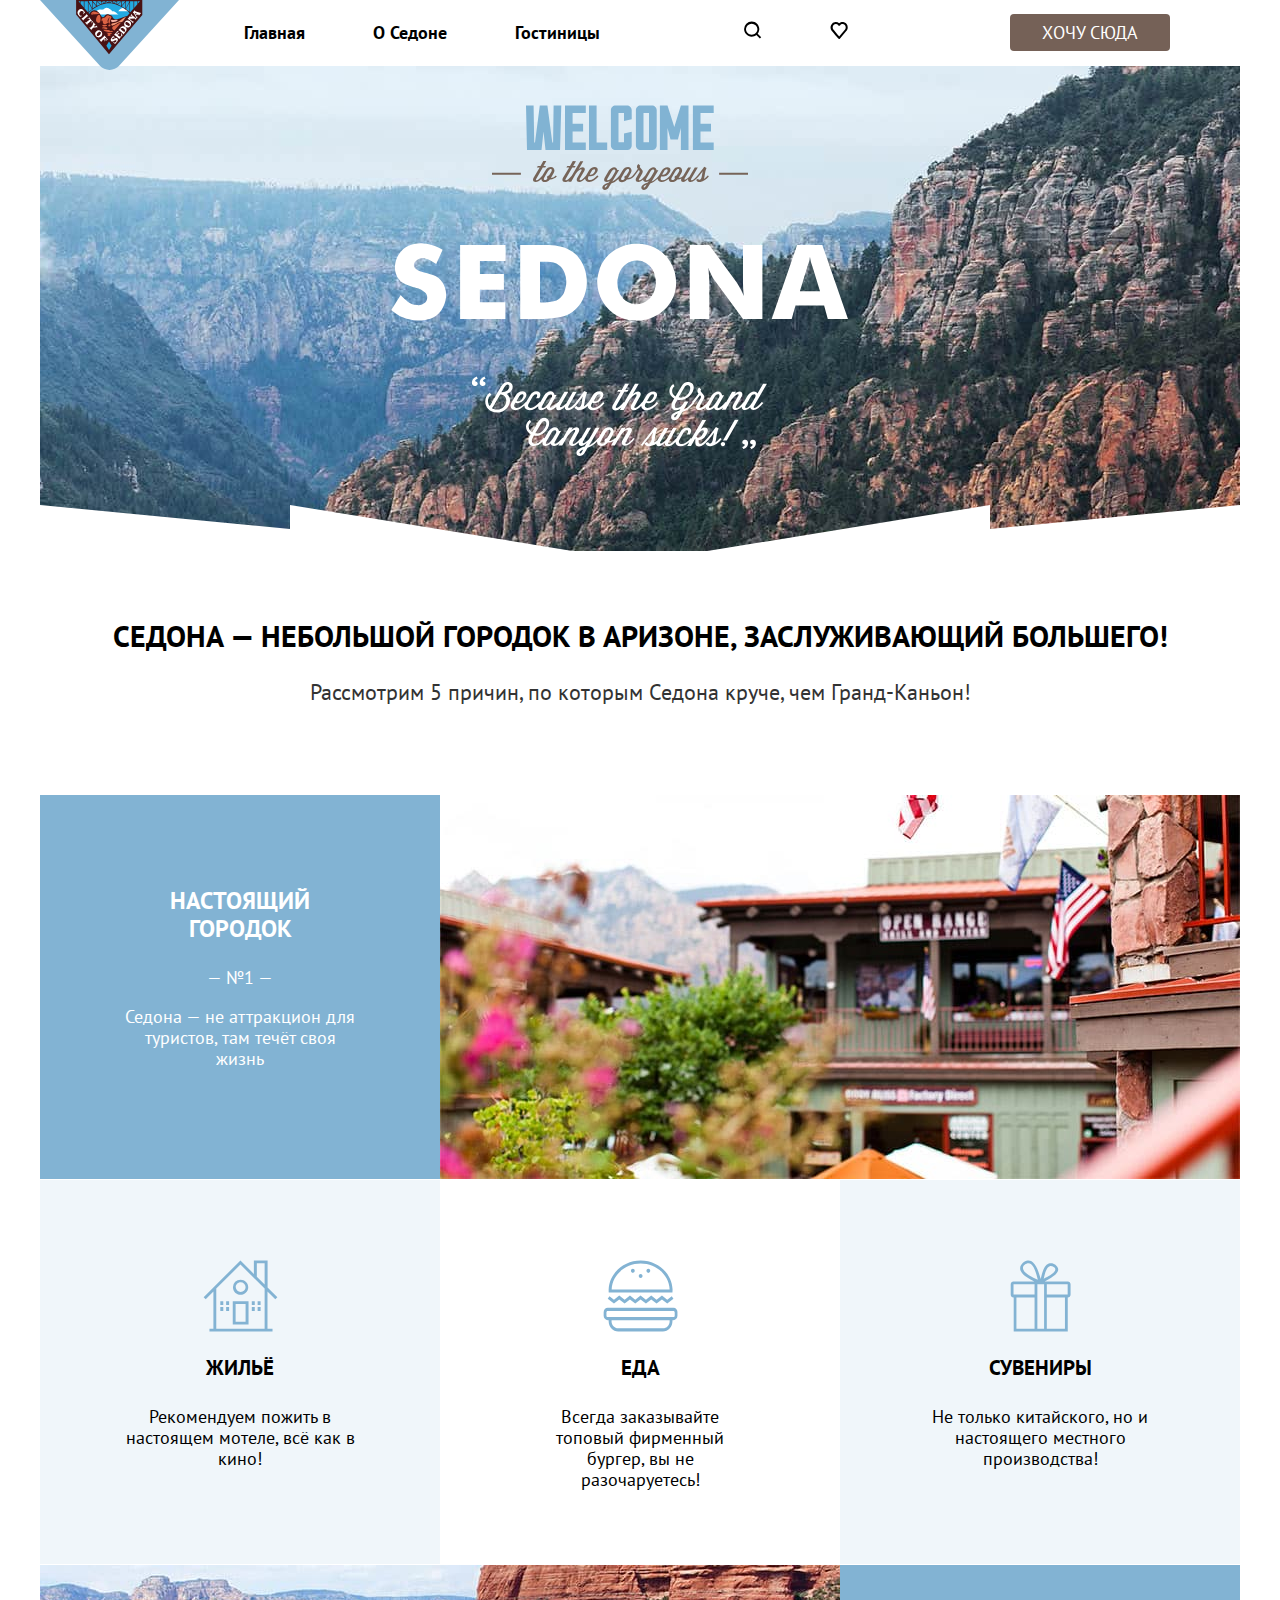
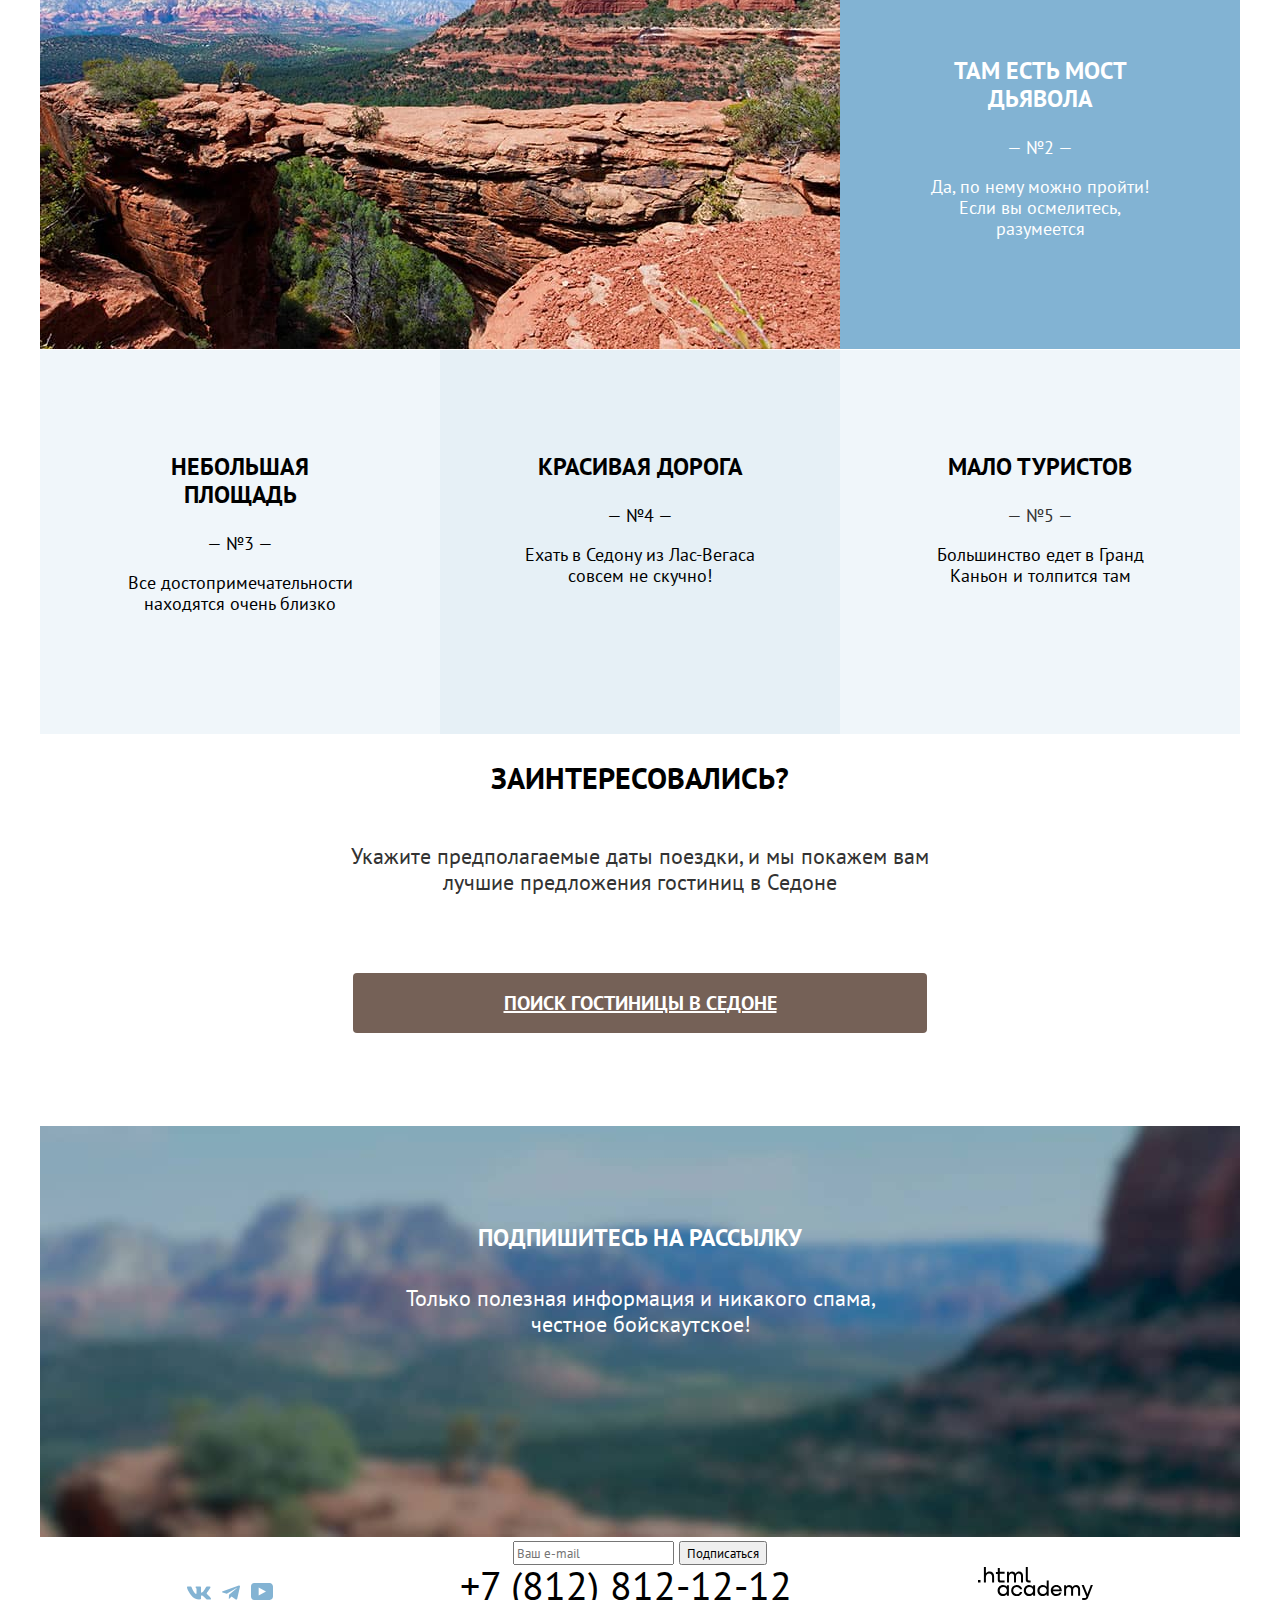
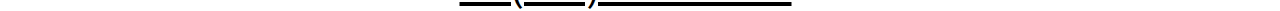
==== index.html @ 19964f7c "Добавляет недостающий alt  d index" ====
<!DOCTYPE html>
<html lang="ru">

<head>
  <meta charset="utf-8">
  <title>HTML Academy: Седона</title>

</head>
<body>
<header class="main-header">
  <link rel="stylesheet" href="./styles/styles.css">

  <nav class="navigation">
    <ul class="navigation-list">
      <li class="page-logo>"><a class="logo-link" href="./index.html">
        <img class="sedona-logo" src="./images/sedona-logo.svg" width="139"
             height="70" alt="Логотип сайта Седона">
      </a>
      </li>
      <li class="navigation-item">
        <a class=" navigation-link navigation-link-current" href="#">Главная</a>
      </li>
      <li class="navigation-item">
        <a class="navigation-link" href="#">О Седоне</a>
      </li>
      <li class="navigation-item">
        <a class="navigation-link" href="catalog.html">Гостиницы</a>
      </li>
    </ul>
    <ul class="navigation-list navigation-user">
      <li class="navigation-item">
        <a class="navigation-link" href="#">
          <span class="visually-hidden">Поиск</span>
          <img src="./images/search.svg" width="18" height="18" class="search"
               alt="Поиск">


        </a>
      </li>
      <li class="navigation-item">
        <span class="visually-hidden">Избранное</span>
        <a class="navigation-link" href="#">
          <img src="./images/favorite.svg" width="18"
               height="17" class="favorite" alt="Избранное">
          <span class="like-counter"></span>
        </a>
      </li>
    </ul>
    <a class="navigation-button" href="#"><span class="visually-hidden">Поиск гостиницы</span>
      Хочу сюда</a>


  </nav>

</header>
<div class="page-container">
  <main class="main-index">
    <h1 class="visually-hidden">Отдых в Седоне</h1>
    <section class="welcome">
      <section class="visually-hidden">Интро Hero</section>
      <img class="calltoaction" src="./images/canyon.jpg" width="1200"
           height="485" alt="Виды Седоны">
      <img class="welcome-text" src="./images/welcome.svg" width="458"
           height="352" alt="Добро пожаловать в Седону">
    </section>

    <section class="divider">
      <img src="./images/frame.svg" width="1200" height="57" alt="Вектор"
           class="frame">
    </section>

    <div class="about-sedona">
      <h2 class="heading"><strong>Седона — небольшой городок в Аризоне,
        заслуживающий большего!</strong></h2>
      <div class="text-basic"><p>Рассмотрим 5 причин, по которым Седона круче,
        чем Гранд-Каньон!</p></div>
    </div>


    <h2 class="visually-hidden">Преимущества</h2>

    <ul class="advantages-list">

      <div class="advantages-block-1">
        <li class="advantages-item-1">
          <div class="advandages-text"><h3 class="advantages-title main-title">
            Настоящий городок</h3>
            <p class="advantage-description-white">— №1 —</p>
            <p class="advantages-about">Седона — не аттракцион для туристов, там
              течёт своя жизнь</p>
          </div>
          <img class="sedona-city" src="./images/advantages/city.jpg"
               alt="Вид городка Седона">
        </li>
      </div>


      <div class="advantages-block-2">
        <li class="advantages-item-2">

          <div class="living"><img src="./images/advantages/house.svg"
                                   width="75" height="72"
                                   alt="Домик" class="advantages-house">
            <h3 class="advantages-title-square">Жильё</h3>
            <p class="advantage-description-square">Рекомендуем пожить в
              настоящем
              мотеле,
              всё как в кино!</p></div>
          <div class="eating"><img src="./images/advantages/food.svg" width="75"
                                   height="72"
                                   alt="Бургер" class="advantages-eat">
            <h3 class="advantages-title-square">Еда</h3>
            <p class="advantage-description-square">Всегда заказывайте
              топовый фирменный бургер, вы не разочаруетесь!</p></div>
          <div class="china"><img src="./images/advantages/souvenirs.svg"
                                  width="64" height="76"
                                  alt="Сувениры" class="advantages-souvenirs">
            <h3 class="advantages-title-square">Сувениры</h3>
            <p class="advantage-description-square">Не только китайского,
              но и настоящего местного производства!</p></div>
        </li>
      </div>

      <div class="advantages-block-3">
        <li class="advantages-item-3">
          <div class="canyon-view"><img class="sedona-canyon"
                                        src="./images/advantages/canyon-2.jpg"
                                        width="800" height="384"
                                        alt="Вид каньона Седона"></div>
          <div class="advandages-text">
            <h3 class="advantages-title main-title">Там есть
              мост дьявола</h3>
            <p class="advantage-description-white">— №2 —</p>
            <p class="advantages-about">Да, по нему можно пройти! Если вы
              осмелитесь, разумеется</p>
          </div>
        </li>
      </div>

      <div class="advantages-block-4">
        <li class="advantages-item-4">
          <div class="area"><h3
            class="advantages-title advantages-title-block2">Небольшая
            площадь</h3>
            <p class="advantage-description-block2">— №3 —</p>
            <p class="advantage-description-block2-about">Все
              достопримечательности находятся очень близко</p></div>

          <div class="road"><h3
            class="advantages-title advantages-title-block2">Красивая
            дорога</h3>
            <p class="advantage-description-block2">— №4 —</p>
            <p class="advantage-description-block2-about">Ехать в Седону из
              Лас-Вегаса совсем не скучно!</p></div>

          <div class="toutists"><h3
            class="advantages-title advantages-title-block2">Мало
            туристов</h3>
            <p class="advantage-description">— №5 —</p>
            <p class="advantage-description-block2-about">Большинство едет в
              Гранд Каньон и толпится там</p></div>
        </li>
      </div>

    </ul>

    <section class="visually-hidden">Поиск гостиницы</section>
    <div class="reservation-list"><h2 class="reservation-form">
      Заинтересовались?</h2>
      <div class="reservation-text"><p>Укажите предполагаемые даты поездки, и мы
        покажем вам лучшие предложения гостиниц в Седоне
      </p></div>
    </div>
    <a class="button button-all" href=" ./catalog.html"><p class="search-text">
      Поиск гостиницы в
      Седоне</p></a>


    <div class="subscribe">
      <div class="subcribtion-box"><h2 class="subscribe-email">Подпишитесь на
        рассылку</h2>
        <div class="sub-about"><p class="subscriber-text">Только полезная
          информация и никакого спама,
          честное бойскаутское!</p></div>
        <img src="./images/background.jpg" width="1200"
             height="411"
             alt="Заблюренное фото Седоны"
             class="background-down">
        <div class="sub-form">
          <form class="subsribe-form" action="https://echo.htmlacademy.ru/"
                method="post">
            <label for="subscribe-email" class="visually-hidden">Email</label>
            <input class="form-input" type="email" name="subscribe-email"
                   placeholder="Ваш e-mail" id="subscribe-email">
            <button class="form-button" type="submit">Подписаться</button>
          </form>
        </div>
      </div>
    </div>
  </main>
</div>

<footer class="page-footer">


  <div class="footer-social-list">
    <section class="visually-hidden">Соц сети</section>
    <li class="footer-social-item">
      <img src="./images/vk.svg" width="24" height="14" alt="Вконтакте">
      <a class="social-button" href="https://vk.com/htmlacademy">
        <span class="visually-hidden">Вконтакте</span>
      </a>
    </li>
    <li class="footer-social-item">
      <img src="./images/telegram.svg" width="18" height="15" alt="Телеграм">
      <a class="social-button" href="https://t.me/htmlacademy ">
        <span class="visually-hidden">Телеграм</span>
      </a>
    </li>
    <li class="footer-social-item">
      <img src="./images/youtube.svg" width="22" height="17" alt="Ютуб">
      <a class="social-button"
         href="https://www.youtube.com/user/htmlacademyru">
        <span class="visually-hidden">Ютуб</span>
      </a>
    </li>
  </div>

  <section class="visually-hidden">Телефон</section>
  <a class="contacts-phone" href="tel:+78128121212">+7 (812) 812-12-12</a>

  <section class="visually-hidden">Логотип</section>
  <a href="https://htmlacademy.ru/">
    <img class="footer-contacts-logo" src="./images/html-logo.svg" width="115"
         height="33" alt="Логотип Академии">
  </a>
</footer>
</body>
</html>
---- styles/styles.css ----
@font-face {
  font-family: "PT Sans";
  font-style: normal;
  font-weight: 400;
  src: url("../fonts/ptsans-400.woff2") format("woff2");
  font-display: swap;
}

@font-face {
  font-family: "PT Sans";
  font-style: normal;
  font-weight: 700;
  src: url("../fonts/ptsans-700.woff2") format("woff2");
  font-display: swap;
}

html {
  height: 100%;
}

body {
  margin: 0;
  display: flex;
  flex-direction: column;
  min-height: 100%;
  font-family: "PT Sans", sans-serif;
  font-size: 18px;
  line-height: 21px;
  color: #000000;
  background-color: #ffffff;
  text-align: center;
}

/* Pages */

.visually-hidden {
  display: none;
  position: absolute;
  width: 1px;
  height: 1px;
  margin: -1px;
  padding: 0;
  border: 0;
  overflow: hidden;
}

.navigation {
  display: flex;
  width: 1200px;
  margin: auto;
}

/*.page-logo {*/
/*  width: 140px;*/
/*  !*margin-left: 70px;*!*/
/*  margin-right: 30px;*/
/*  display: block;*/
/*  z-index: 1;*/
/*  position: relative;*/
/*  margin-bottom: -5px;*/
/*}*/


.sedona-logo {

  display: block;
  position: relative;
  z-index: 1;
}

.logo-link {

  display: block;
  margin-right: 30px;
  width: 140px;
  margin-bottom: -5px;
}

.navigation-list {
  display: flex;
  width: 600px;
  flex-wrap: wrap;
  margin: 0;
  padding: 0;
  list-style-type: none;
}

.navigation-user {
  max-width: 300px;
  margin-left: auto;
  min-height: 33px;
  min-width: 22px;
  padding: 0;
}

.main-header {
  color: #000000;
  background-color: #ffffff;
}

.page-container {
  width: 1200px;
  margin: 0 auto;
}

.navigation-link {
  display: block;
  padding: 20px 34px;
  font-family: "PT Sans", sans-serif;
  line-height: 26px;
  color: inherit;
  font-weight: 700;
  text-align: justify;
  background-color: #ffffff;
  text-decoration: none;
  text-transform: capitalize;
}

.main-container {
  flex-grow: 1;
  padding-top: 0;
}

.navigation-button {
  width: 160px;
  height: 37px;
  background-color: #756157;
  border-radius: 4px;
  text-decoration: none;
  color: #ffffff;
  text-transform: uppercase;
  margin-top: 14px;
  margin-right: 70px;
  line-height: 37px;
}

.main-index {
  color: #000000;
  background-color: #ffffff;
  background-image: url("../images/canyon.jpg");
  background-repeat: no-repeat;
  background-size: 100% auto;
}

.calltoaction {
  position: relative;
  text-align: center;
  background-repeat: no-repeat;
}

.welcome-text {
  position: absolute;
  display: block;
  margin-left: 351px;
  margin-top: -450px;

  /*display: inline-block;*/
  /*width: 458px;*/
  /*height: 352px;*/
  /*left: 0;*/
  /*right: 0;*/
  /*top: 0;*/
  /*bottom: 0;*/
  /*margin: auto;*/
}

.frame {
  position: absolute;
  display: block;
  margin-top: -50px;
  /*margin: auto;*/
  /*left: 0;*/
  /*right: 0;*/
  /*top: 428px;*/
  /*bottom: 0;*/

}

.about-sedona {
  margin-top: 63px;
  margin-bottom: 90px;
  display: block;
  padding: 0;

}

.heading {
  font-weight: 700;
  font-size: 30px;
  line-height: 36px;
  text-transform: uppercase;
}

.text-basic {
  font-weight: 400;
  font-size: 22px;
  line-height: 26px;
  color: #333333;
  background-color: #ffffff;
}

.advantages-list {
  margin: 0;
  padding: 0;
  list-style: none;
  display: flex;
  flex-wrap: wrap;
  flex-direction: column;
}


.advantages-title .main-title {
  color: #ffffff;
  text-align: center;
}

.advantages-block-1 {
  display: flex;
}

.advantages-item-1 {
  display: flex;
  max-width: 1200px;
  min-height: 385px;

}

.advandages-text {
  background-color: #82B3D3;
  width: 400px;
  height: 384px;
}

.advantages-block-2 {
  display: flex;
}

.advantages-item-2 {
  display: flex;
  max-width: 1200px;
  min-height: 385px;
}

.advantages-block-3 {
  display: flex;
  margin: 0;
}

.advantages-item-3 {
  display: flex;
  max-width: 1200px;
  min-height: 385px;
}

.sedona-canyon {
  width: 800px;
  height: 384px;
  margin: 0;
  padding: 0;
  display: block;
}

.sedona-city {
  width: 800px;
  height: 384px;
  margin: 0;
  padding: 0;
  display: block;
}

.living {
  width: 400px;
  height: 384px;
  background-color: rgba(131, 179, 211, 0.12)
}

.eating {
  width: 400px;
  height: 384px;
  background-color: #ffffff
}

.china {
  width: 400px;
  height: 384px;
  background-color: rgba(131, 179, 211, 0.12)
}

.advantages-block-4 {
  display: flex;
}

.advantages-item-4 {
  display: flex;
  max-width: 1200px;
  min-height: 385px;
}

.road {
  width: 400px;
  height: 384px;
  background-color: rgba(131, 179, 211, 0.2);
}

.area {
  width: 400px;
  height: 384px;
  background-color: rgba(131, 179, 211, 0.12);
}

.toutists {
  width: 400px;
  height: 384px;
  background-color: rgba(131, 179, 211, 0.12);
}

.advantages-title {
  font-size: 24px;
  font-weight: 700;
  line-height: 28px;
  text-transform: uppercase;
  /*margin-top: 102px;*/
  /*margin-bottom: 30px;*/
  width: 230px;
}

.advantages-title-square {
  width: 230px;
  height: 28px;
  text-transform: uppercase;
  margin-left: 85px;
}

.advantage-description-square {
  width: 230px;
  height: 63px;
  margin-left: 85px;
  margin-bottom: 82px;
}

.advantages-house {
  width: 75px;
  height: 72px;
  margin-top: 80px;
}

.advantages-eat {
  width: 75px;
  height: 72px;
  margin-top: 80px;
}

.advantages-souvenirs {
  width: 75px;
  height: 72px;
  margin-top: 80px;
}

.advantage-description {
  font-weight: 400;
  font-size: 18px;
  line-height: 21px;
  color: #333333;
}

.advantages-title-block2 {
  margin-left: 85px;
  margin-top: 103px;
}

.advantage-description-block2-about {
  width: 230px;
  height: 42px;
  margin-left: 85px;


}

.advantage-description-block2 {
  margin-left: auto;

}

.advantage-description-white {
  color: #ffffff;
}

.advantages-about {
  margin-bottom: 92px;
  margin-left: 85px;
  color: #ffffff;
  width: 230px;
  height: 64px;
}

.main-title {
  color: #ffffff;
  background-color: #82B3D3;
  margin-top: 92px;
  margin-left: 85px;

}

.reservation-list {
  display: flex;
  flex-direction: column;
}

.reservation-form {
  font-weight: 700;
  font-size: 30px;
  line-height: 36px;
  text-transform: uppercase;
}

.reservation-text {
  font-weight: 400;
  font-size: 22px;
  line-height: 26px;
  color: #333333;
  width: 592px;
  /*height: 52px;*/
  margin-left: 304px;

}


/* Catalog */

.catalog-products {
  display: flex;
}

.background-down {
  background-image: url("../images/background.jpg");
  background-repeat: no-repeat;
  background-size: 100% auto, cover;
}

/* Item */
.product-card {
  display: flex;
  flex-direction: column;
}

.product-card-content {
  display: flex;
  flex-direction: column;
  padding: 20px;
  flex-grow: 1;
}

.room-rate {
  display: flex;
  flex-direction: row;
  margin-bottom: 29px;
}

.subcribtion-box {
  position: relative;
  text-align: center;

}

.subscribe-email {
  color: #ffffff;
  font-size: 24px;
  font-weight: 700;
  line-height: 28px;
  text-transform: uppercase;
  margin-left: 398px;
  margin-top: 98px;
  position: absolute;
  width: 404px;
  height: 36px;
}

.subscriber-text {
  font-weight: 400;
  font-size: 22px;
  line-height: 26px;
  width: 475px;
  height: 52px;
  position: absolute;
  margin-top: 159px;
  margin-left: 363px;
  color: #ffffff;
  font-style: inherit;
}


.button-all {
  font-family: "PT Sans", sans-serif;
  font-style: normal;
  /*text-align: center;*/
  align-items: center;
  text-transform: uppercase;
  background-color: #756157;
  color: #ffffff;
  font-weight: 700;
  font-size: 20px;
  line-height: 36px;
  border-radius: 4px;
  width: 574px;
  height: 60px;
  margin-top: 56px;
  margin-bottom: 93px;
  margin-left: 313px;
  display: flex;
}

.search-text {
  text-align: center;
  margin: 0 auto;
  text-decoration: none;
  text-transform: uppercase;
}

.form-input {
  font-family: inherit;
}

.form-button {
  font-family: inherit;
}

.page-footer {
  font-style: normal;
  font-weight: 400;
  font-size: 40px;
  line-height: 40px;
  color: #000000;
  background-color: #ffffff;
  display: flex;
  flex-direction: row;
  justify-content: space-evenly;
  align-items: center;
}

.footer-social-item {
  list-style: none;
  display: inline;
}

.contacts-phone {
  font-style: normal;
  font-weight: 400;
  font-size: 40px;
  line-height: 40px;
  color: #000000;
  background-color: #ffffff;
}

/* catalog */
.image-container {
  position: relative;
  text-align: center;
}

.menu-crumbs {
  position: absolute;
  width: 111px;
  height: 21px;
  left: 2px;
  top: 88px;
  margin-left: 70px;
}

.home {
  position: absolute;
  width: 12px;
  height: 12px;
}

.reset-list {
  margin: 0;
  padding: 0;
  list-style: none;
}

.search-background {
  position: relative;
  background-repeat: no-repeat;
  text-align: center;
}

.catalog-filter {
  display: flex;
  position: absolute;
  top: 254px;
  margin-left: 70px;
}

.inner-header-title {
  font-weight: 700;
  font-size: 60px;
  line-height: 78px;
  width: 494px;
  height: 78px;
  color: #ffffff;
  position: absolute;
  margin-top: 35px;
  margin-bottom: 290px;
  margin-left: 50px;
}

.header-text {
  position: absolute;
  width: 494px;
  height: 78px;
  /*left: 0px;*/
  /*top: 0px;*/
  margin-top: 0px;
  margin-left: 70px;
}

.breadcrumbs {
  display: flex;
  position: absolute;
  margin-left: 70px;
  margin-top: 123px;
  color: #ffffff;
}

/*.breadcrumbs-item {*/
/*  margin-top: 123px;*/
/*  margin-left: 72px;*/
/*}*/

.select-area {
  display: flex;
  background-color: #ffffff;
  color: #000000;
}

.select-area .button {
  width: 48px;
  height: 48px;
  align-items: flex-start;
  padding: 0px;
  gap: 8px;
}

.pagination-container {
  display: flex;
  width: 1056px;
  height: 60px;
  margin-left: 73px;
}

.pagination {
  display: flex;
  margin: 0;
  padding: 0;
}

.pagination-item:not(:last-child) {
  margin-right: 8px;
}

.pagination-link {
  display: block;
  box-sizing: border-box;
  width: 60px;
  height: 60px;
  padding: 12px 24px;
  font-weight: 700;
  font-size: 20px;
  line-height: 36px;
  color: #ffffff;
  background-color: #82B3D3;
  text-decoration: none;
}

.pagination-current {
  background-color: #F2F2F2;
  color: #000000;

}

.item-count {
  margin-left: auto;
}


.product-list {
  display: grid;
  grid-template-columns: 340px 340px 340px;
  gap: 18px;
  padding: 0;
  margin-bottom: 60px;
}

.product-card-image {
  display: block;
}

.product-title {
  font-weight: 700;
  font-size: 24px;
  line-height: 28px;
  color: #000000;
  background-color: #ffffff;
  margin: 0;
  padding: 0;
}

.hotel-name {
  margin-top: 20px;
  margin-bottom: 20px;
}

.hotel {
  font-style: inherit;
  color: #333333;
  margin: 0;
  padding: 0;
  width: 140px;
  height: 21px;
}

.price {
  font-style: inherit;
  color: #333333;
  margin: 0;
  padding: 0;
  width: 140px;
  height: 21px;
}

.product-card-button {
  width: 140px;
  height: 37px;
  color: #F2F2F2;
  background-color: #756157;
  border-radius: 4px;
  text-decoration: none;
  text-transform: uppercase;
  padding: 9px 15px;
}

.product-card-button-like {
  width: 140px;
  height: 37px;
  color: #F2F2F2;
  background-color: #82B3D3;
  border-radius: 4px;
  text-decoration: none;
  text-transform: uppercase;
  padding: 9px 15px;
  margin-left: 20px;
}

.my-rating {
  display: flex;
  flex-direction: row;
  align-items: center;
  margin-top: 29px;
  justify-content: space-between;
}

.rating {
  font-style: inherit;
  text-transform: uppercase;
  width: 140px;
  height: 37px;
  color: #333333;
  background-color: #F2F2F2;
  border-radius: 4px;
  font-weight: 400;
  font-size: 16px;
  line-height: 37px;
  text-decoration: none;
  text-transform: uppercase;
  padding: 0 15px;
}

.item-count {
  font-style: inherit;
  color: #333333;
}
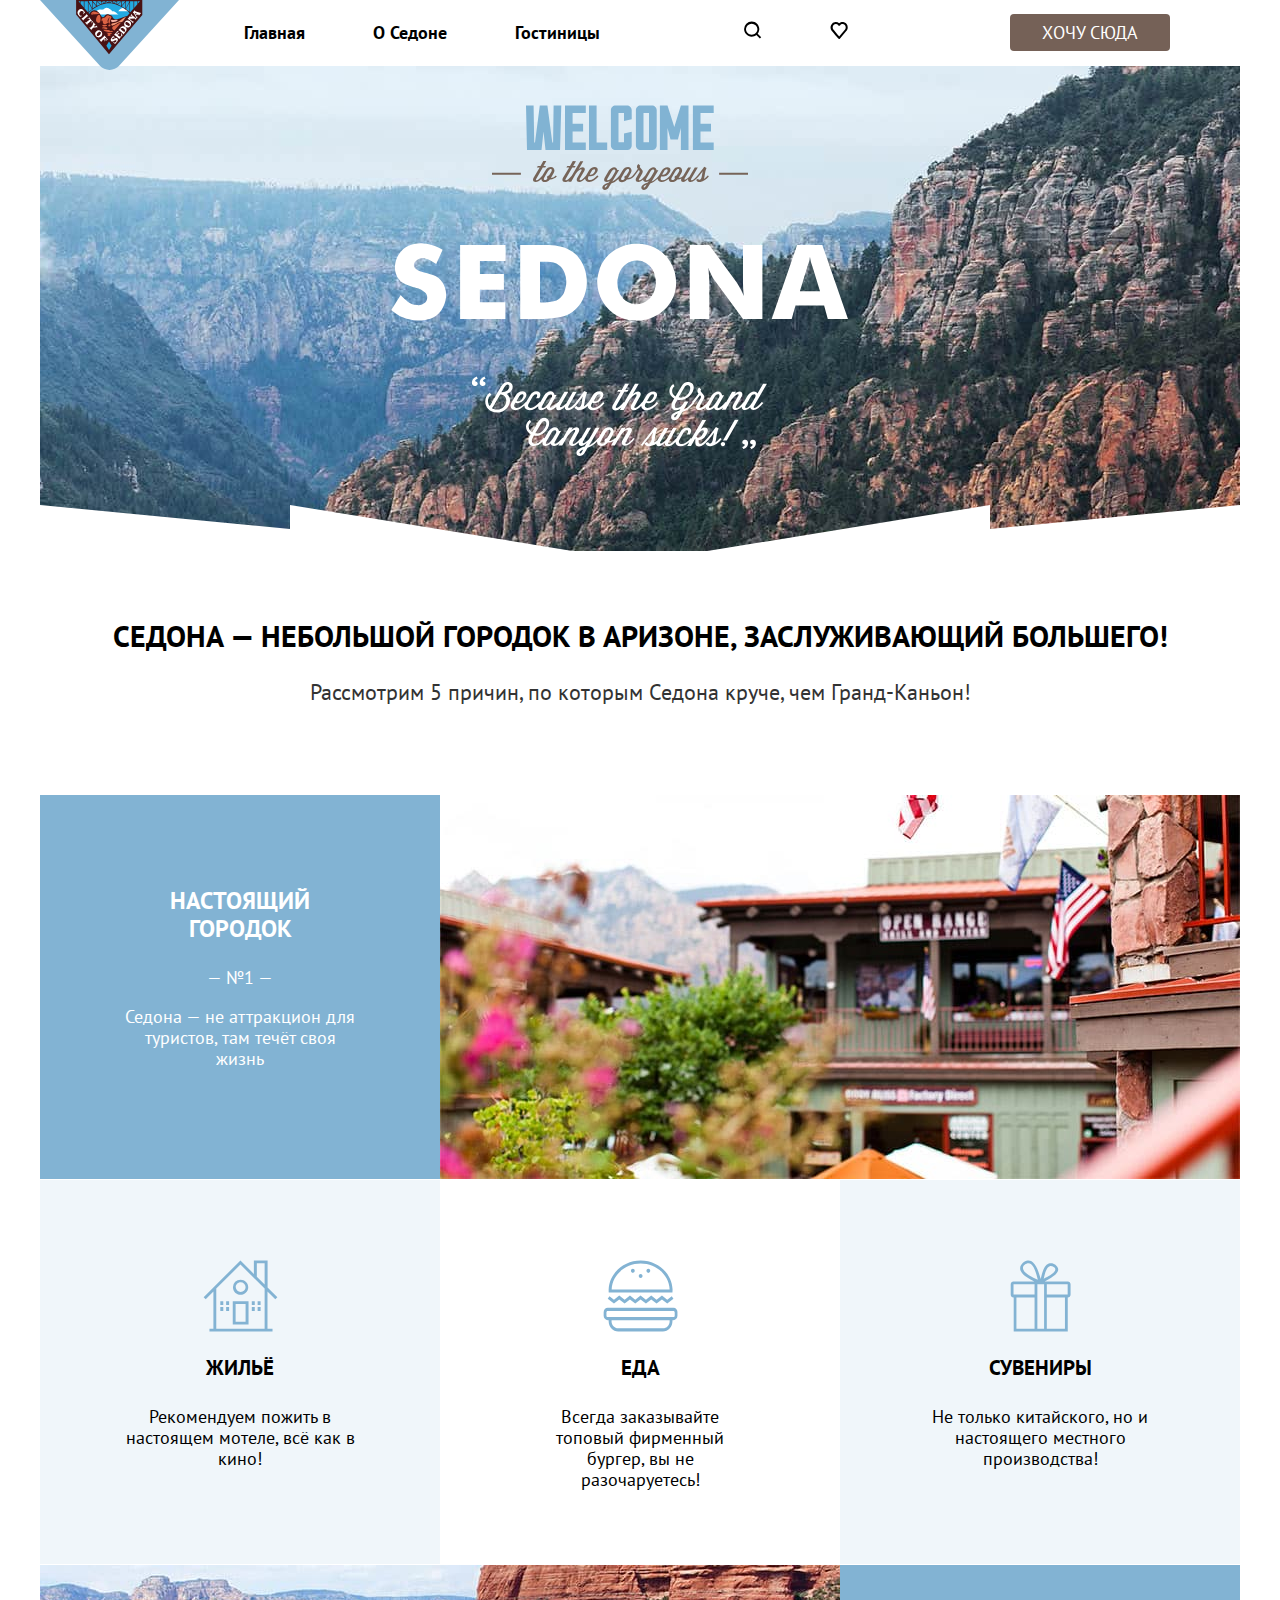
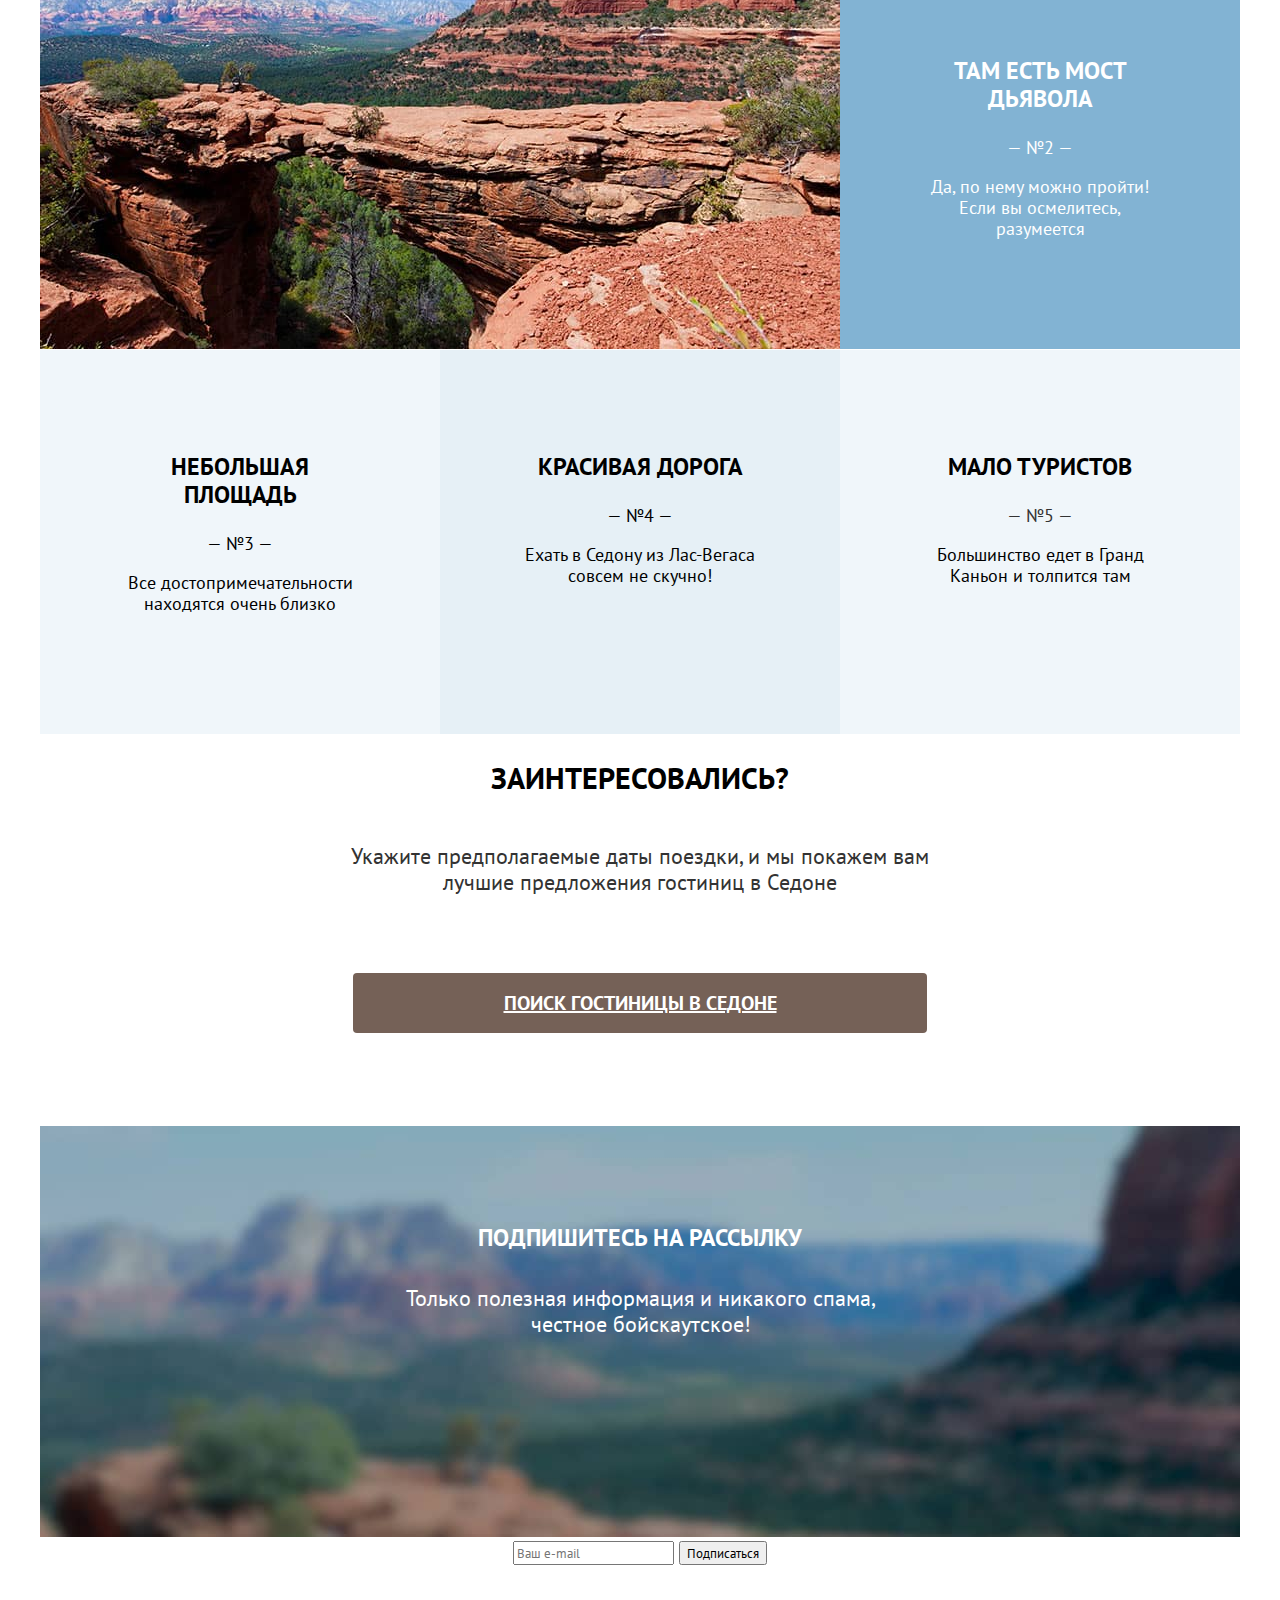
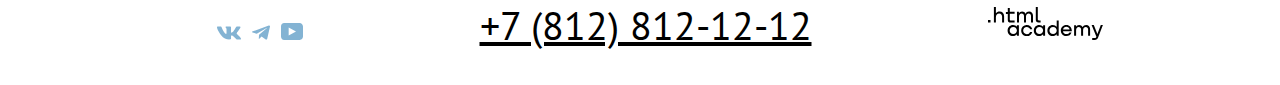
==== commit 15c37b19: "Merge pull request #7 from AnLeoLeo/master" ====
--- a/index.html
+++ b/index.html
@@ -81,7 +81,6 @@
 
     <ul class="advantages-list">
 
-      <div class="advantages-block-1">
         <li class="advantages-item-1">
           <div class="advandages-text"><h3 class="advantages-title main-title">
             Настоящий городок</h3>
@@ -92,10 +91,8 @@
           <img class="sedona-city" src="./images/advantages/city.jpg"
                alt="Вид городка Седона">
         </li>
-      </div>
-
-
-      <div class="advantages-block-2">
+
+
         <li class="advantages-item-2">
 
           <div class="living"><img src="./images/advantages/house.svg"
@@ -119,9 +116,7 @@
             <p class="advantage-description-square">Не только китайского,
               но и настоящего местного производства!</p></div>
         </li>
-      </div>
-
-      <div class="advantages-block-3">
+
         <li class="advantages-item-3">
           <div class="canyon-view"><img class="sedona-canyon"
                                         src="./images/advantages/canyon-2.jpg"
@@ -135,9 +130,7 @@
               осмелитесь, разумеется</p>
           </div>
         </li>
-      </div>
-
-      <div class="advantages-block-4">
+
         <li class="advantages-item-4">
           <div class="area"><h3
             class="advantages-title advantages-title-block2">Небольшая
@@ -160,7 +153,6 @@
             <p class="advantage-description-block2-about">Большинство едет в
               Гранд Каньон и толпится там</p></div>
         </li>
-      </div>
 
     </ul>
 
@@ -205,25 +197,27 @@
 
   <div class="footer-social-list">
     <section class="visually-hidden">Соц сети</section>
-    <li class="footer-social-item">
-      <img src="./images/vk.svg" width="24" height="14" alt="Вконтакте">
-      <a class="social-button" href="https://vk.com/htmlacademy">
-        <span class="visually-hidden">Вконтакте</span>
-      </a>
-    </li>
-    <li class="footer-social-item">
-      <img src="./images/telegram.svg" width="18" height="15" alt="Телеграм">
-      <a class="social-button" href="https://t.me/htmlacademy ">
-        <span class="visually-hidden">Телеграм</span>
-      </a>
-    </li>
-    <li class="footer-social-item">
-      <img src="./images/youtube.svg" width="22" height="17" alt="Ютуб">
-      <a class="social-button"
-         href="https://www.youtube.com/user/htmlacademyru">
-        <span class="visually-hidden">Ютуб</span>
-      </a>
-    </li>
+    <ul>
+      <li class="footer-social-item">
+        <img src="./images/vk.svg" width="24" height="14" alt="Вконтакте">
+        <a class="social-button" href="https://vk.com/htmlacademy">
+          <span class="visually-hidden">Вконтакте</span>
+        </a>
+      </li>
+      <li class="footer-social-item">
+        <img src="./images/telegram.svg" width="18" height="15" alt="Телеграм">
+        <a class="social-button" href="https://t.me/htmlacademy ">
+          <span class="visually-hidden">Телеграм</span>
+        </a>
+      </li>
+      <li class="footer-social-item">
+        <img src="./images/youtube.svg" width="22" height="17" alt="Ютуб">
+        <a class="social-button"
+           href="https://www.youtube.com/user/htmlacademyru">
+          <span class="visually-hidden">Ютуб</span>
+        </a>
+      </li>
+    </ul>
   </div>
 
   <section class="visually-hidden">Телефон</section>
--- a/styles/styles.css
+++ b/styles/styles.css
@@ -231,8 +231,8 @@
   height: 384px;
 }
 
-.advantages-block-2 {
-  display: flex;
+.advantages-block {
+  /*display: flex;*/
 }
 
 .advantages-item-2 {
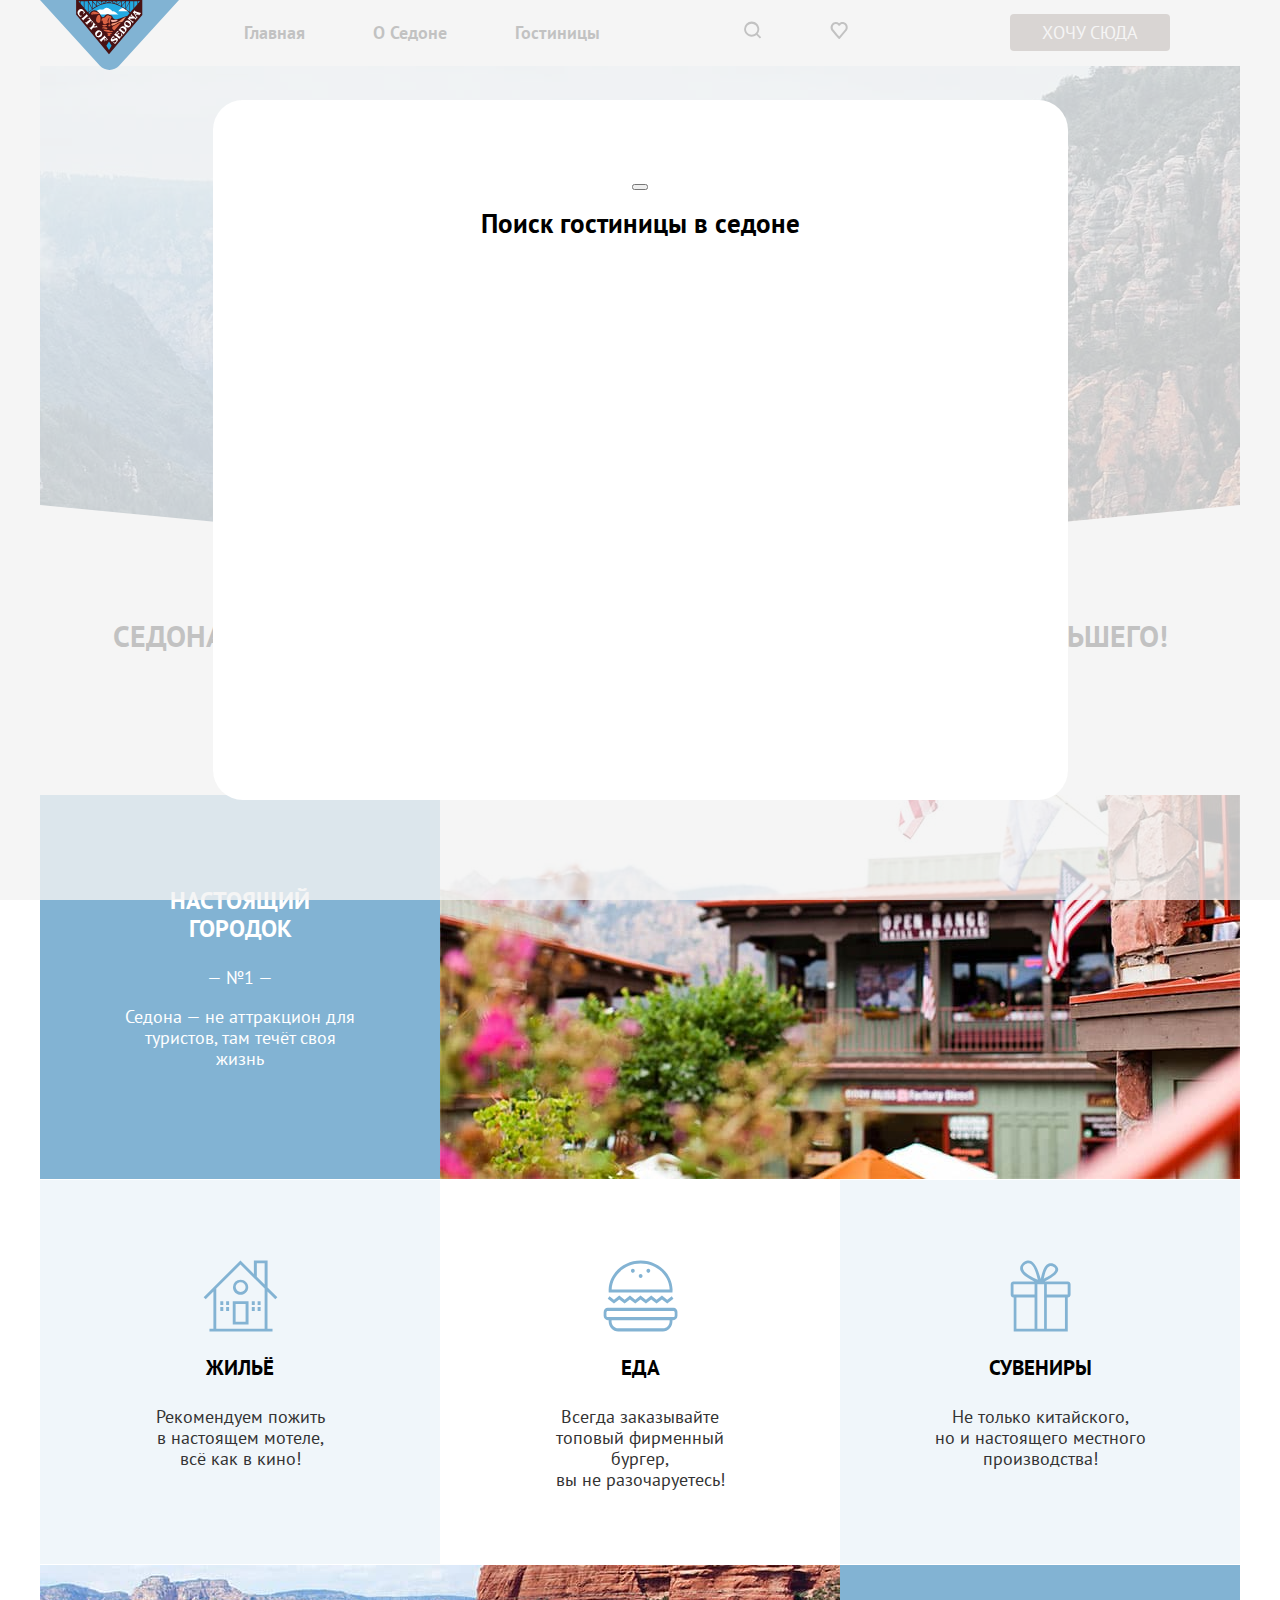
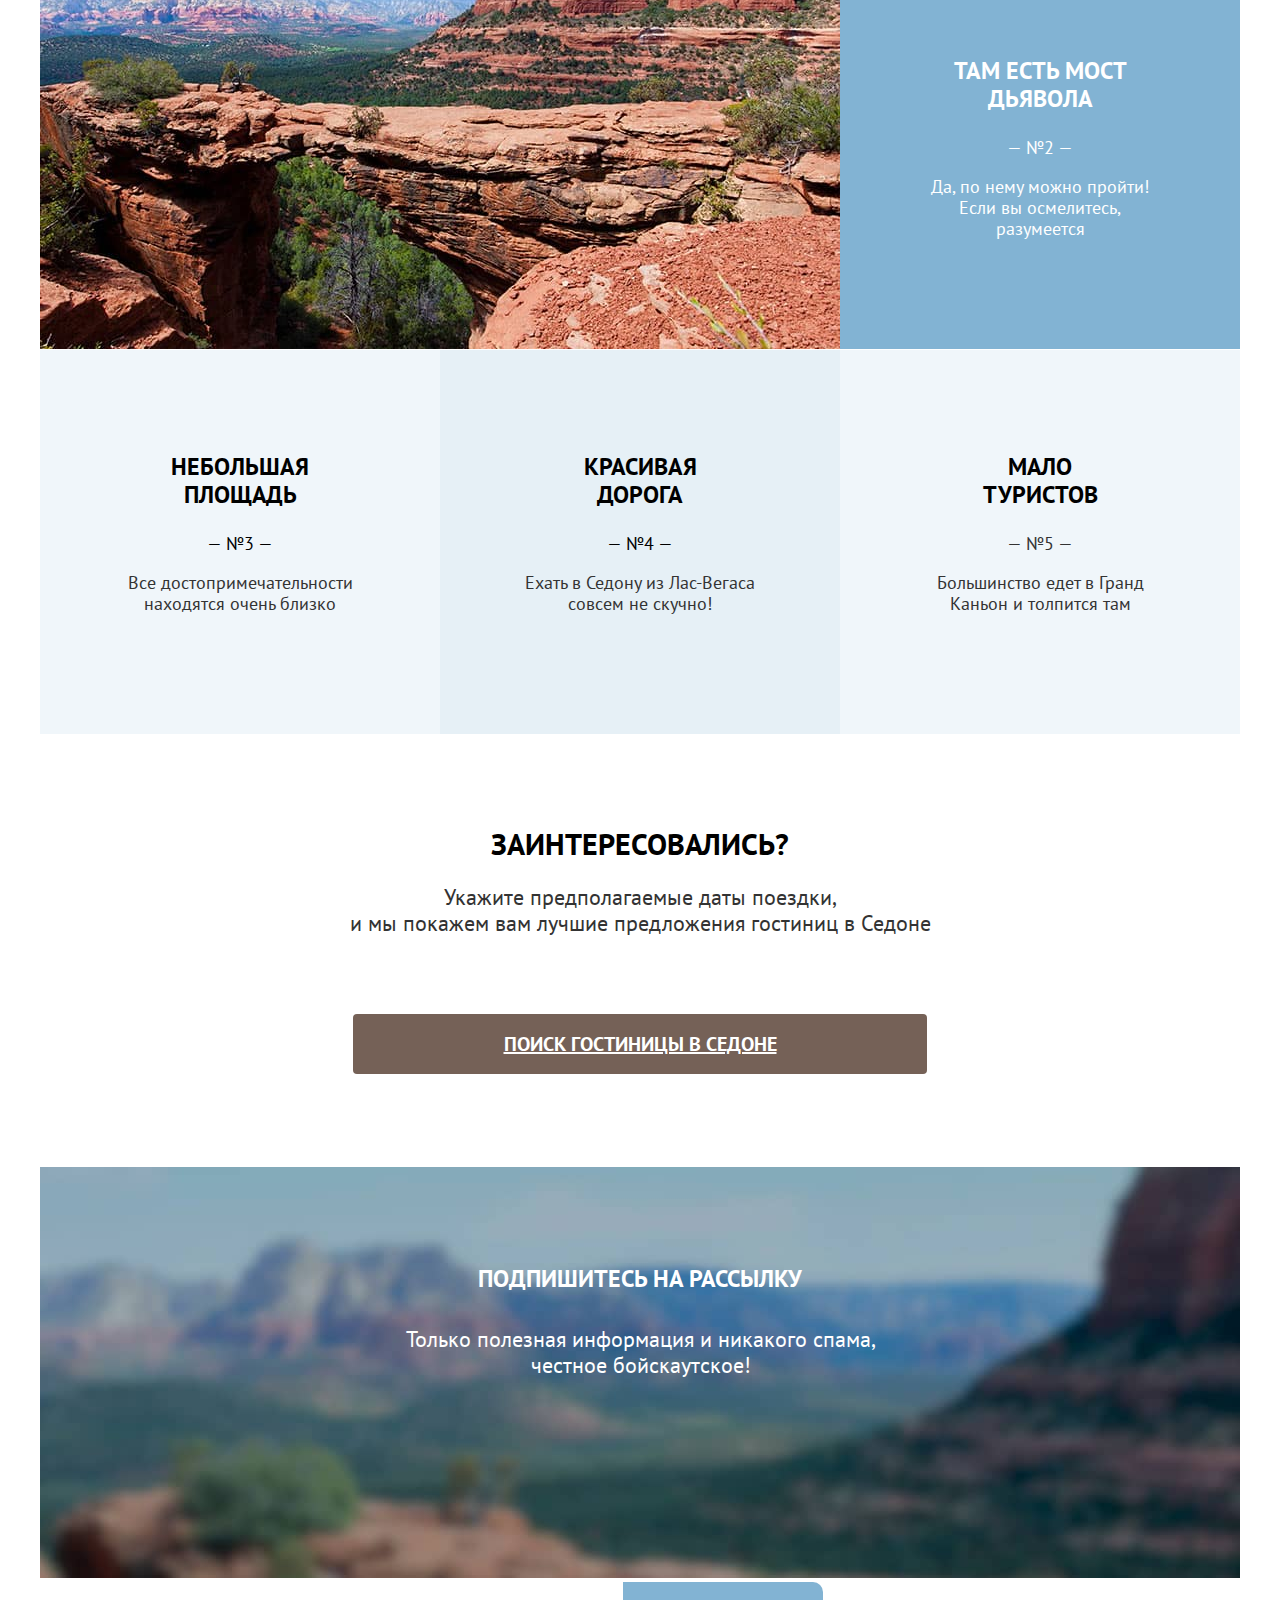
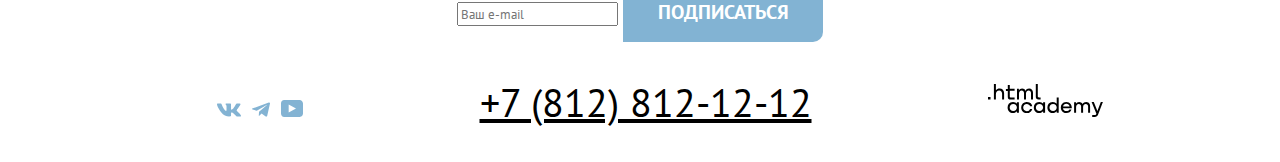
==== commit 343293ca: "Добавляет модальноеокно - 1" ====
--- a/index.html
+++ b/index.html
@@ -4,13 +4,16 @@
 <head>
   <meta charset="utf-8">
   <title>HTML Academy: Седона</title>
+  <link rel="icon" href="favicon.ico">
+  <link rel="icon" type="image/png" href="images/favicon.png">
+  <link rel="stylesheet" href="./styles/styles.css">
 
 </head>
 <body>
 <header class="main-header">
-  <link rel="stylesheet" href="./styles/styles.css">
-
-  <nav class="navigation">
+
+
+<nav class="navigation">
     <ul class="navigation-list">
       <li class="page-logo>"><a class="logo-link" href="./index.html">
         <img class="sedona-logo" src="./images/sedona-logo.svg" width="139"
@@ -89,6 +92,7 @@
               течёт своя жизнь</p>
           </div>
           <img class="sedona-city" src="./images/advantages/city.jpg"
+               width="800" height="384"
                alt="Вид городка Седона">
         </li>
 
@@ -99,22 +103,22 @@
                                    width="75" height="72"
                                    alt="Домик" class="advantages-house">
             <h3 class="advantages-title-square">Жильё</h3>
-            <p class="advantage-description-square">Рекомендуем пожить в
+            <p class="advantage-description-square">Рекомендуем пожить<br> в
               настоящем
-              мотеле,
+              мотеле,<br>
               всё как в кино!</p></div>
           <div class="eating"><img src="./images/advantages/food.svg" width="75"
                                    height="72"
                                    alt="Бургер" class="advantages-eat">
             <h3 class="advantages-title-square">Еда</h3>
-            <p class="advantage-description-square">Всегда заказывайте
-              топовый фирменный бургер, вы не разочаруетесь!</p></div>
+            <p class="advantage-description-square">Всегда заказывайте<br>
+              топовый фирменный бургер,<br> вы не разочаруетесь!</p></div>
           <div class="china"><img src="./images/advantages/souvenirs.svg"
                                   width="64" height="76"
                                   alt="Сувениры" class="advantages-souvenirs">
             <h3 class="advantages-title-square">Сувениры</h3>
-            <p class="advantage-description-square">Не только китайского,
-              но и настоящего местного производства!</p></div>
+            <p class="advantage-description-square">Не только китайского,<br>
+              но и настоящего местного<br> производства!</p></div>
         </li>
 
         <li class="advantages-item-3">
@@ -140,14 +144,14 @@
               достопримечательности находятся очень близко</p></div>
 
           <div class="road"><h3
-            class="advantages-title advantages-title-block2">Красивая
+            class="advantages-title advantages-title-block2">Красивая<br>
             дорога</h3>
             <p class="advantage-description-block2">— №4 —</p>
             <p class="advantage-description-block2-about">Ехать в Седону из
               Лас-Вегаса совсем не скучно!</p></div>
 
           <div class="toutists"><h3
-            class="advantages-title advantages-title-block2">Мало
+            class="advantages-title advantages-title-block2">Мало<br>
             туристов</h3>
             <p class="advantage-description">— №5 —</p>
             <p class="advantage-description-block2-about">Большинство едет в
@@ -159,7 +163,8 @@
     <section class="visually-hidden">Поиск гостиницы</section>
     <div class="reservation-list"><h2 class="reservation-form">
       Заинтересовались?</h2>
-      <div class="reservation-text"><p>Укажите предполагаемые даты поездки, и мы
+      <div class="reservation-text"><p>Укажите предполагаемые даты поездки,<br>
+        и мы
         покажем вам лучшие предложения гостиниц в Седоне
       </p></div>
     </div>
@@ -229,5 +234,15 @@
          height="33" alt="Логотип Академии">
   </a>
 </footer>
+
+<div class="modal-container">
+  <div class="modal modal-auth">
+    <button class="modal-class-button">
+      <span class="visually-hidden" Закрыть></span></button>
+    <section class="modal-content">
+      <h2 class="modal-title">Поиск гостиницы в седоне</h2>
+    </section>
+  </div>
+</div>
 </body>
 </html>
--- a/styles/styles.css
+++ b/styles/styles.css
@@ -336,6 +336,7 @@
   height: 63px;
   margin-left: 85px;
   margin-bottom: 82px;
+  color: #333333;
 }
 
 .advantages-house {
@@ -372,8 +373,7 @@
   width: 230px;
   height: 42px;
   margin-left: 85px;
-
-
+  color: #333333;
 }
 
 .advantage-description-block2 {
@@ -411,6 +411,8 @@
   font-size: 30px;
   line-height: 36px;
   text-transform: uppercase;
+  margin-top: 91px;
+  margin-bottom: 0;
 }
 
 .reservation-text {
@@ -419,7 +421,6 @@
   line-height: 26px;
   color: #333333;
   width: 592px;
-  /*height: 52px;*/
   margin-left: 304px;
 
 }
@@ -521,7 +522,22 @@
 }
 
 .form-button {
-  font-family: inherit;
+  background-color: #82B3D3;
+  border-radius: 0 10px 10px 0;
+  font-family: PT Sans, sans-serif;
+  font-weight: 700;
+  font-size: 20px;
+  line-height: 36px;
+  text-align: center;
+  color: #ffffff;
+  text-transform: uppercase;
+  text-decoration: none;
+  cursor: pointer;
+  display: inline-block;
+  border: none;
+  width: 200px;
+  height: 60px;
+
 }
 
 .page-footer {
@@ -551,6 +567,30 @@
   background-color: #ffffff;
 }
 
+.modal-container {
+  position: fixed;
+  top: 0;
+  left: 0;
+  display: flex;
+  width: 100%;
+  height: 100%;
+  background-color: rgba(242, 242, 242, 0.8);
+}
+
+.modal {
+  position: relative;
+  margin: auto;
+  padding: 70px;
+  background-color: #ffffff;
+}
+
+.modal-auth {
+  width: 715px;
+  height: 560px;
+  border-radius: 30px;
+
+}
+
 /* catalog */
 .image-container {
   position: relative;
@@ -584,6 +624,12 @@
   text-align: center;
 }
 
+.catalog-container {
+  margin: 0 auto;
+  width: 1200px;
+}
+
+
 .catalog-filter {
   display: flex;
   position: absolute;
@@ -610,7 +656,7 @@
   height: 78px;
   /*left: 0px;*/
   /*top: 0px;*/
-  margin-top: 0px;
+  margin-top: 0;
   margin-left: 70px;
 }
 
@@ -637,7 +683,7 @@
   width: 48px;
   height: 48px;
   align-items: flex-start;
-  padding: 0px;
+  padding: 0;
   gap: 8px;
 }
 
@@ -771,7 +817,6 @@
   font-size: 16px;
   line-height: 37px;
   text-decoration: none;
-  text-transform: uppercase;
   padding: 0 15px;
 }
 
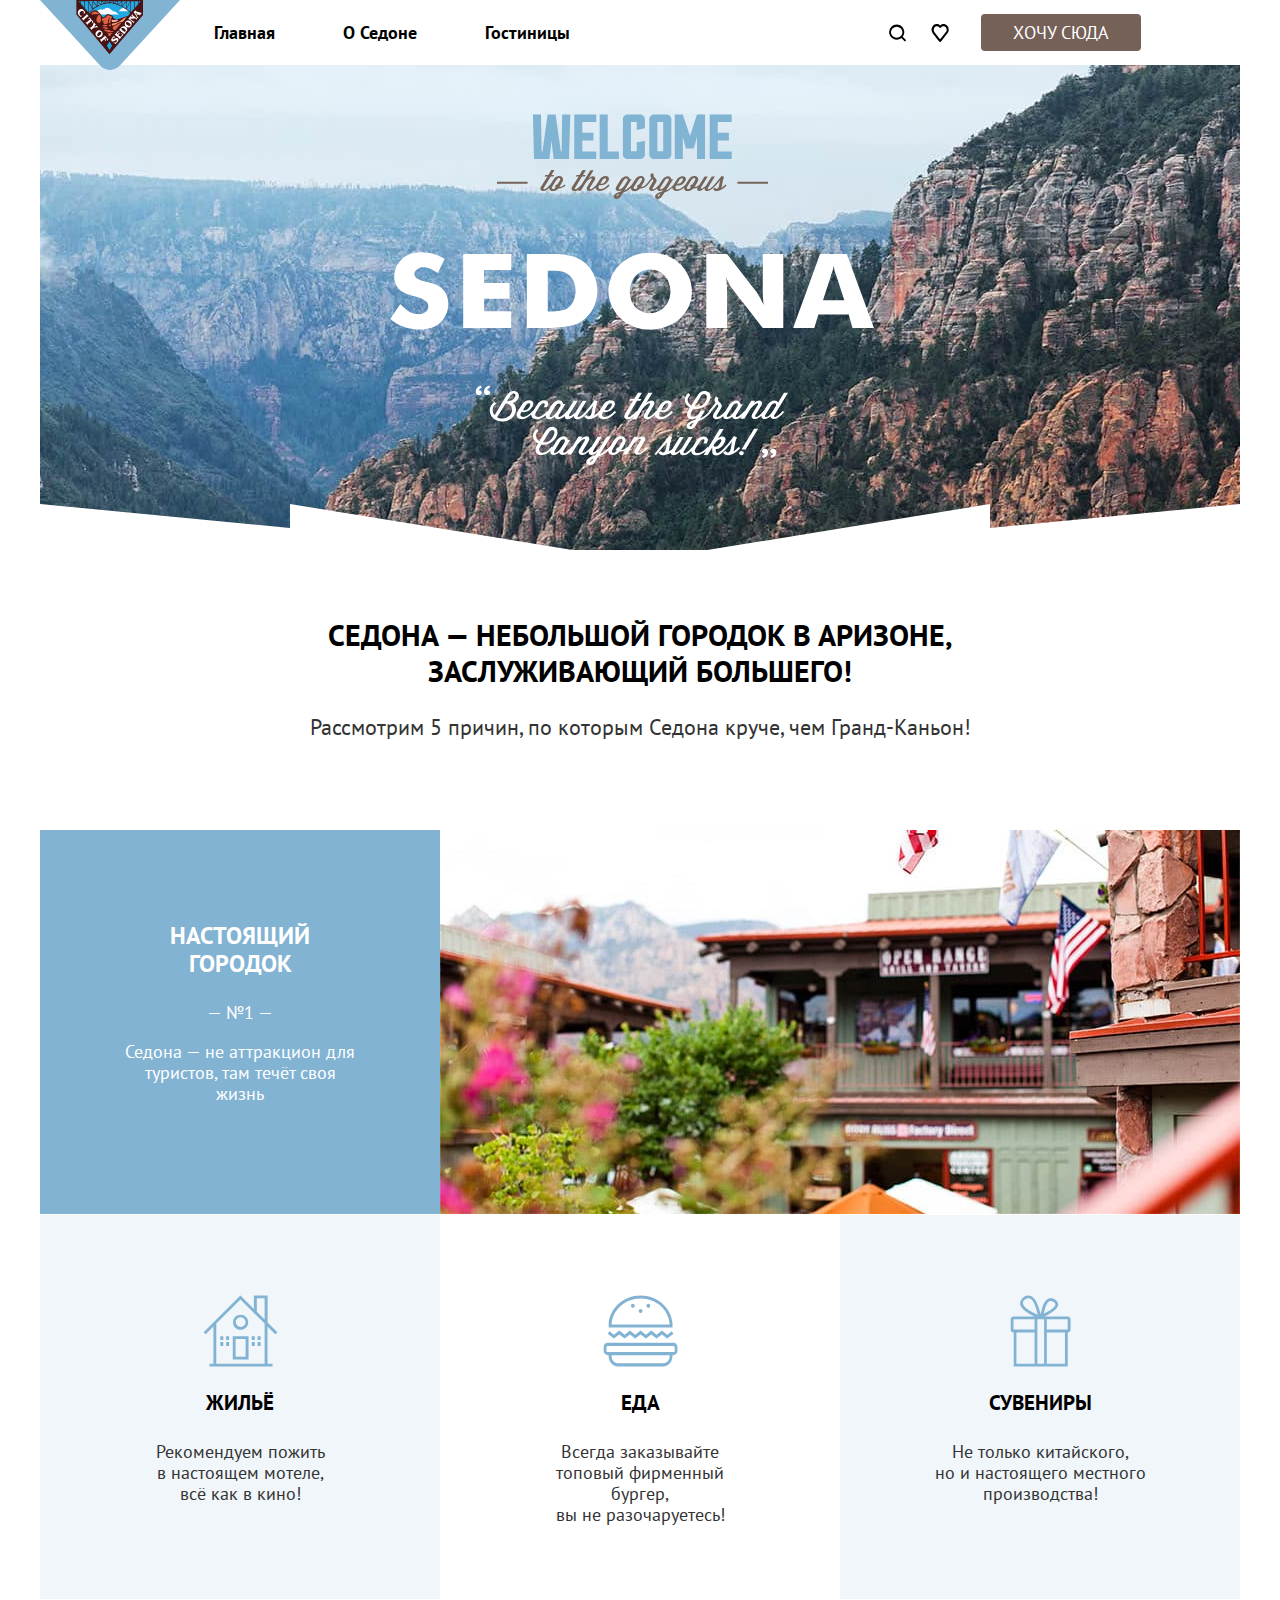
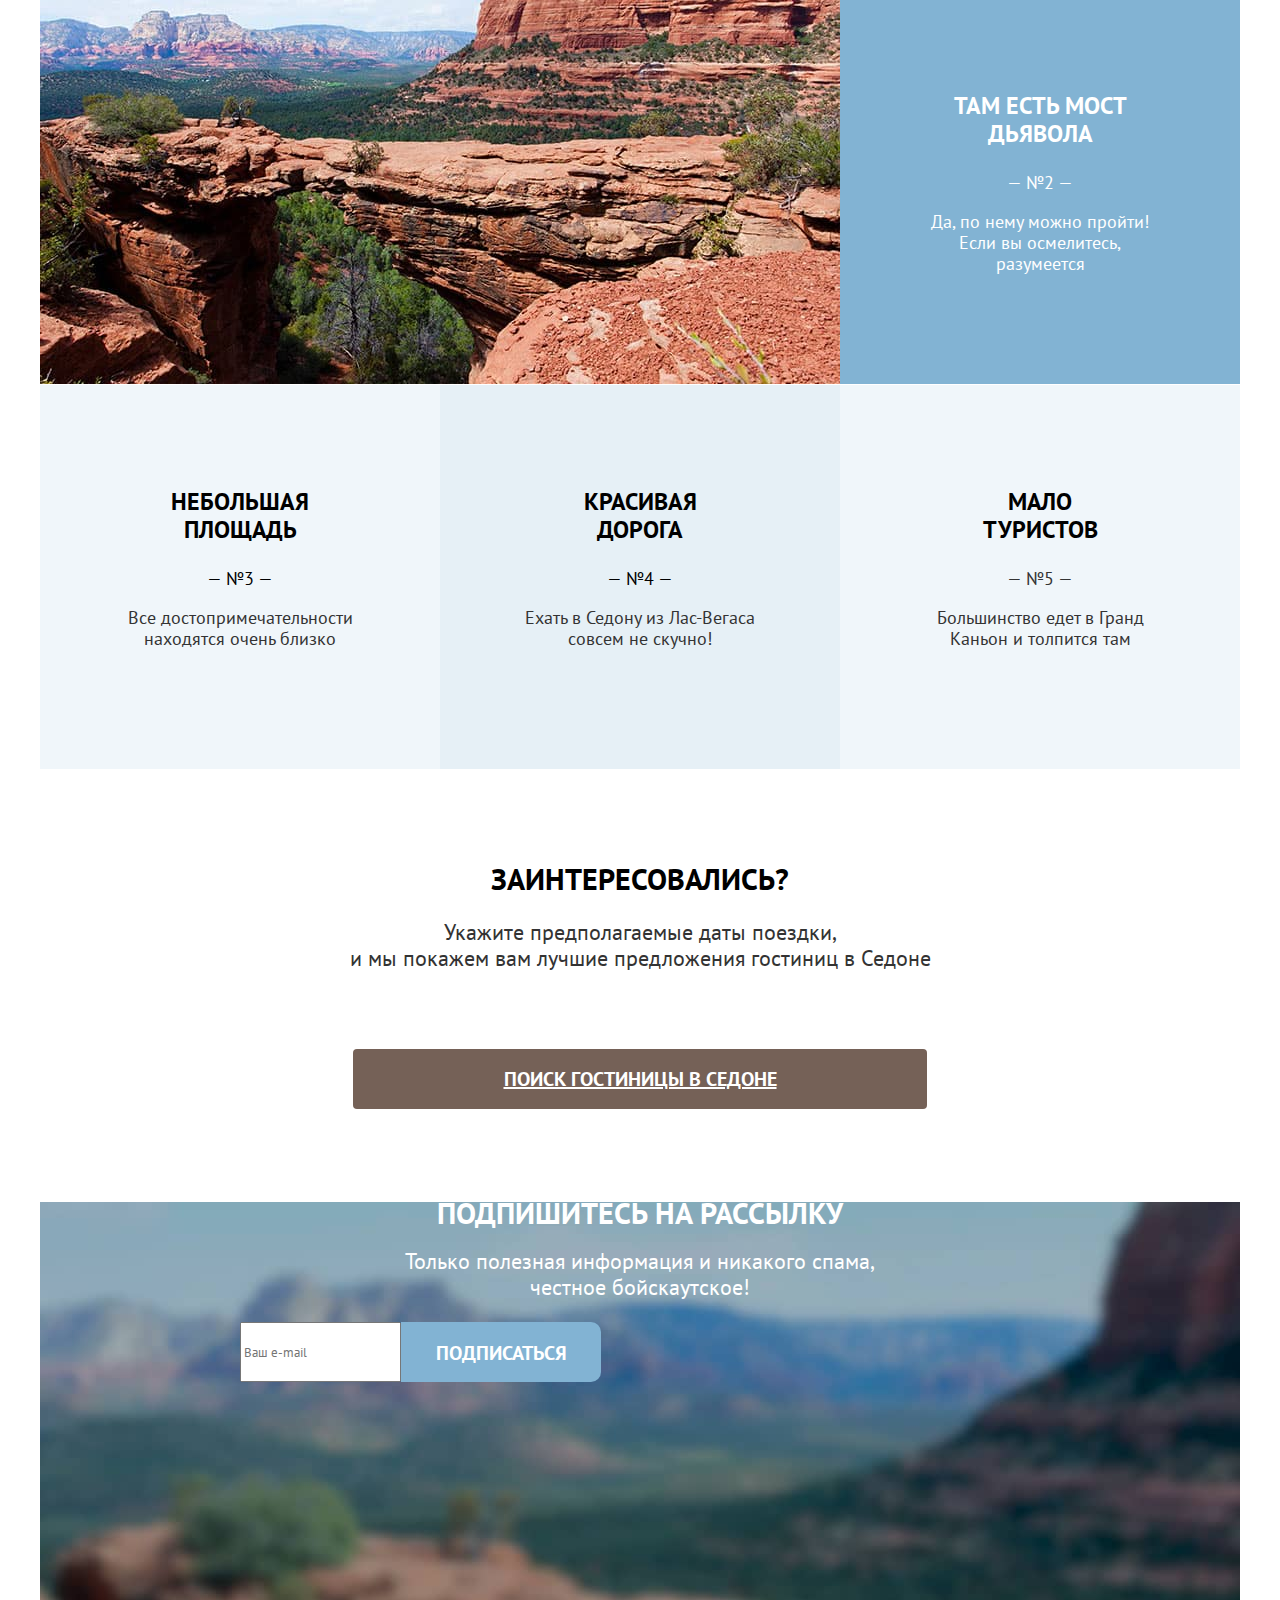
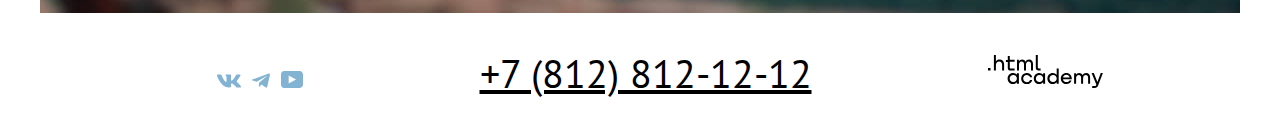
==== commit cc235861: "Исппавляет нижний блок с подпиской" ====
--- a/index.html
+++ b/index.html
@@ -15,8 +15,8 @@
 
 <nav class="navigation">
     <ul class="navigation-list">
-      <li class="page-logo>"><a class="logo-link" href="./index.html">
-        <img class="sedona-logo" src="./images/sedona-logo.svg" width="139"
+      <li class="page-logo"><a class="logo-link" href="./index.html">
+        <img class="sedona-logo" src="./images/sedona-logo.svg" width="140"
              height="70" alt="Логотип сайта Седона">
       </a>
       </li>
@@ -30,30 +30,29 @@
         <a class="navigation-link" href="catalog.html">Гостиницы</a>
       </li>
     </ul>
-    <ul class="navigation-list navigation-user">
-      <li class="navigation-item">
-        <a class="navigation-link" href="#">
-          <span class="visually-hidden">Поиск</span>
-          <img src="./images/search.svg" width="18" height="18" class="search"
-               alt="Поиск">
-
-
-        </a>
-      </li>
-      <li class="navigation-item">
-        <span class="visually-hidden">Избранное</span>
-        <a class="navigation-link" href="#">
-          <img src="./images/favorite.svg" width="18"
-               height="17" class="favorite" alt="Избранное">
-          <span class="like-counter"></span>
-        </a>
-      </li>
-    </ul>
-    <a class="navigation-button" href="#"><span class="visually-hidden">Поиск гостиницы</span>
-      Хочу сюда</a>
-
-
-  </nav>
+  <ul class="navigation-user-right">
+    <li class="navigation-item">
+      <a class="navigation-user-link" href="#">
+        <span class="visually-hidden">Поиск</span>
+        <img src="./images/search.svg" width="18" height="18" class="search"
+             alt="Поиск" class="search-icon">
+      </a>
+    </li>
+
+    <li class="navigation-item">
+      <span class="visually-hidden">Избранное</span>
+      <a class="navigation-user-link" href="#">
+        <img src="./images/favorite.svg" width="18"
+             height="18" class="favorite" alt="Избранное">
+        <span class="like-counter"></span>
+      </a>
+    </li>
+  </ul>
+  <a class="navigation-button" href="#"><span class="visually-hidden">Поиск гостиницы</span>
+    Хочу сюда</a>
+
+
+</nav>
 
 </header>
 <div class="page-container">
@@ -63,7 +62,7 @@
       <section class="visually-hidden">Интро Hero</section>
       <img class="calltoaction" src="./images/canyon.jpg" width="1200"
            height="485" alt="Виды Седоны">
-      <img class="welcome-text" src="./images/welcome.svg" width="458"
+      <img class="welcome-text" src="./images/welcome.svg" width="485"
            height="352" alt="Добро пожаловать в Седону">
     </section>
 
@@ -73,7 +72,7 @@
     </section>
 
     <div class="about-sedona">
-      <h2 class="heading"><strong>Седона — небольшой городок в Аризоне,
+      <h2 class="heading"><strong>Седона — небольшой городок в Аризоне,<br>
         заслуживающий большего!</strong></h2>
       <div class="text-basic"><p>Рассмотрим 5 причин, по которым Седона круче,
         чем Гранд-Каньон!</p></div>
@@ -173,27 +172,22 @@
       Седоне</p></a>
 
 
-    <div class="subscribe">
-      <div class="subcribtion-box"><h2 class="subscribe-email">Подпишитесь на
-        рассылку</h2>
-        <div class="sub-about"><p class="subscriber-text">Только полезная
-          информация и никакого спама,
-          честное бойскаутское!</p></div>
-        <img src="./images/background.jpg" width="1200"
-             height="411"
-             alt="Заблюренное фото Седоны"
-             class="background-down">
-        <div class="sub-form">
-          <form class="subsribe-form" action="https://echo.htmlacademy.ru/"
-                method="post">
-            <label for="subscribe-email" class="visually-hidden">Email</label>
-            <input class="form-input" type="email" name="subscribe-email"
-                   placeholder="Ваш e-mail" id="subscribe-email">
-            <button class="form-button" type="submit">Подписаться</button>
-          </form>
-        </div>
+    <div class="subscribe background-down">
+      <div class="subscription-box">
+        <h2 class="subscribe-email">Подпишитесь на рассылку</h2>
+        <p class="subscriber-text">Только полезная информация и никакого спама,
+          <br>честное бойскаутское!</p>
+        <form class="subscribe-form" action="https://echo.htmlacademy.ru/"
+              method="post">
+          <label for="subscribe-email" class="visually-hidden">Email</label>
+          <input class="form-input" type="email" name="subscribe-email"
+                 placeholder="Ваш e-mail" id="subscribe-email">
+          <button class="form-button" type="submit">Подписаться</button>
+        </form>
       </div>
     </div>
+
+
   </main>
 </div>
 
@@ -235,14 +229,14 @@
   </a>
 </footer>
 
-<div class="modal-container">
-  <div class="modal modal-auth">
-    <button class="modal-class-button">
-      <span class="visually-hidden" Закрыть></span></button>
-    <section class="modal-content">
-      <h2 class="modal-title">Поиск гостиницы в седоне</h2>
-    </section>
-  </div>
-</div>
+<!--<div class="modal-container">-->
+<!--  <div class="modal modal-auth">-->
+<!--    <button class="modal-close-button">-->
+<!--      <span class="visually-hidden" Закрыть></span></button>-->
+<!--    <section class="modal-content">-->
+<!--      <h2 class="modal-title">Поиск гостиницы в седоне</h2>-->
+<!--    </section>-->
+<!--  </div>-->
+<!--</div>-->
 </body>
 </html>
--- a/styles/styles.css
+++ b/styles/styles.css
@@ -47,6 +47,7 @@
 .navigation {
   display: flex;
   width: 1200px;
+  height: 65px;
   margin: auto;
 }
 
@@ -62,10 +63,15 @@
 
 
 .sedona-logo {
-
   display: block;
   position: relative;
   z-index: 1;
+}
+
+.page-logo {
+  width: 140px;
+  height: 70px;
+
 }
 
 .logo-link {
@@ -79,23 +85,47 @@
 .navigation-list {
   display: flex;
   width: 600px;
-  flex-wrap: wrap;
+  flex-wrap: nowrap;
   margin: 0;
   padding: 0;
   list-style-type: none;
 }
 
 .navigation-user {
-  max-width: 300px;
-  margin-left: auto;
+  display: flex;
+  justify-content: end;
+  flex-wrap: nowrap;
+  max-width: 100px;
   min-height: 33px;
   min-width: 22px;
   padding: 0;
+  margin-left: 291px;
+  margin-right: 20px;
+  height: 66px;
+  /*margin-top: auto;*/
+  list-style-type: none;
+}
+
+.navigation-user-right {
+  display: flex;
+  justify-content: end;
+  flex-wrap: nowrap;
+  max-width: 100px;
+  min-height: 33px;
+  min-width: 22px;
+  padding: 0;
+  list-style-type: none;
+  margin-left: 237px;
+  margin-right: 20px;
+  margin-top: 24px;
 }
 
 .main-header {
   color: #000000;
   background-color: #ffffff;
+  width: 1200px;
+  height: 65px;
+  margin: 0 auto;
 }
 
 .page-container {
@@ -119,6 +149,17 @@
 .main-container {
   flex-grow: 1;
   padding-top: 0;
+}
+
+.navigation-user-link {
+  width: 18px;
+  height: 18px;
+  padding: 24px 12px;
+
+}
+
+.search-icon {
+  padding: 0;
 }
 
 .navigation-button {
@@ -151,8 +192,8 @@
 .welcome-text {
   position: absolute;
   display: block;
-  margin-left: 351px;
-  margin-top: -450px;
+  margin-left: 350px;
+  margin-top: -440px;
 
   /*display: inline-block;*/
   /*width: 458px;*/
@@ -425,6 +466,14 @@
 
 }
 
+.subscribe-form {
+  display: flex;
+  flex-grow: 1;
+  /*position: absolute;*/
+  /*margin-bottom: 94px;*/
+
+
+}
 
 /* Catalog */
 
@@ -433,9 +482,12 @@
 }
 
 .background-down {
+  width: 1200px;
+  height: 411px;
   background-image: url("../images/background.jpg");
   background-repeat: no-repeat;
   background-size: 100% auto, cover;
+  background-position: center;
 }
 
 /* Item */
@@ -457,38 +509,27 @@
   margin-bottom: 29px;
 }
 
-.subcribtion-box {
-  position: relative;
+.subscription-box {
+  width: 800px;
+  height: 223px;
+  margin: auto;
   text-align: center;
-
 }
 
 .subscribe-email {
   color: #ffffff;
-  font-size: 24px;
-  font-weight: 700;
-  line-height: 28px;
-  text-transform: uppercase;
-  margin-left: 398px;
-  margin-top: 98px;
-  position: absolute;
-  width: 404px;
-  height: 36px;
+  font-size: 30px;
+  font-weight: 700;
+  text-transform: uppercase;
 }
 
 .subscriber-text {
   font-weight: 400;
   font-size: 22px;
   line-height: 26px;
-  width: 475px;
-  height: 52px;
-  position: absolute;
-  margin-top: 159px;
-  margin-left: 363px;
   color: #ffffff;
   font-style: inherit;
 }
-
 
 .button-all {
   font-family: "PT Sans", sans-serif;
@@ -514,7 +555,9 @@
   text-align: center;
   margin: 0 auto;
   text-decoration: none;
-  text-transform: uppercase;
+  text-decoration-line: none;
+  text-transform: uppercase;
+  line-height: 36px;
 }
 
 .form-input {
@@ -527,13 +570,12 @@
   font-family: PT Sans, sans-serif;
   font-weight: 700;
   font-size: 20px;
-  line-height: 36px;
+  line-height: 60px;
   text-align: center;
   color: #ffffff;
   text-transform: uppercase;
   text-decoration: none;
   cursor: pointer;
-  display: inline-block;
   border: none;
   width: 200px;
   height: 60px;
@@ -588,6 +630,24 @@
   width: 715px;
   height: 560px;
   border-radius: 30px;
+}
+
+.modal-close-button {
+  position: absolute;
+  padding: 0;
+  top: 0;
+  right: 0;
+  width: 53px;
+  height: 53px;
+  background-color: #F2F2F2;
+  border: none;
+  background-repeat: no-repeat;
+  background-position: center;
+  cursor: pointer;
+  background-image: url("../images/close.svg");
+  border-radius: 50%;
+  margin-right: 70px;
+  margin-top: 54px;
 
 }
 
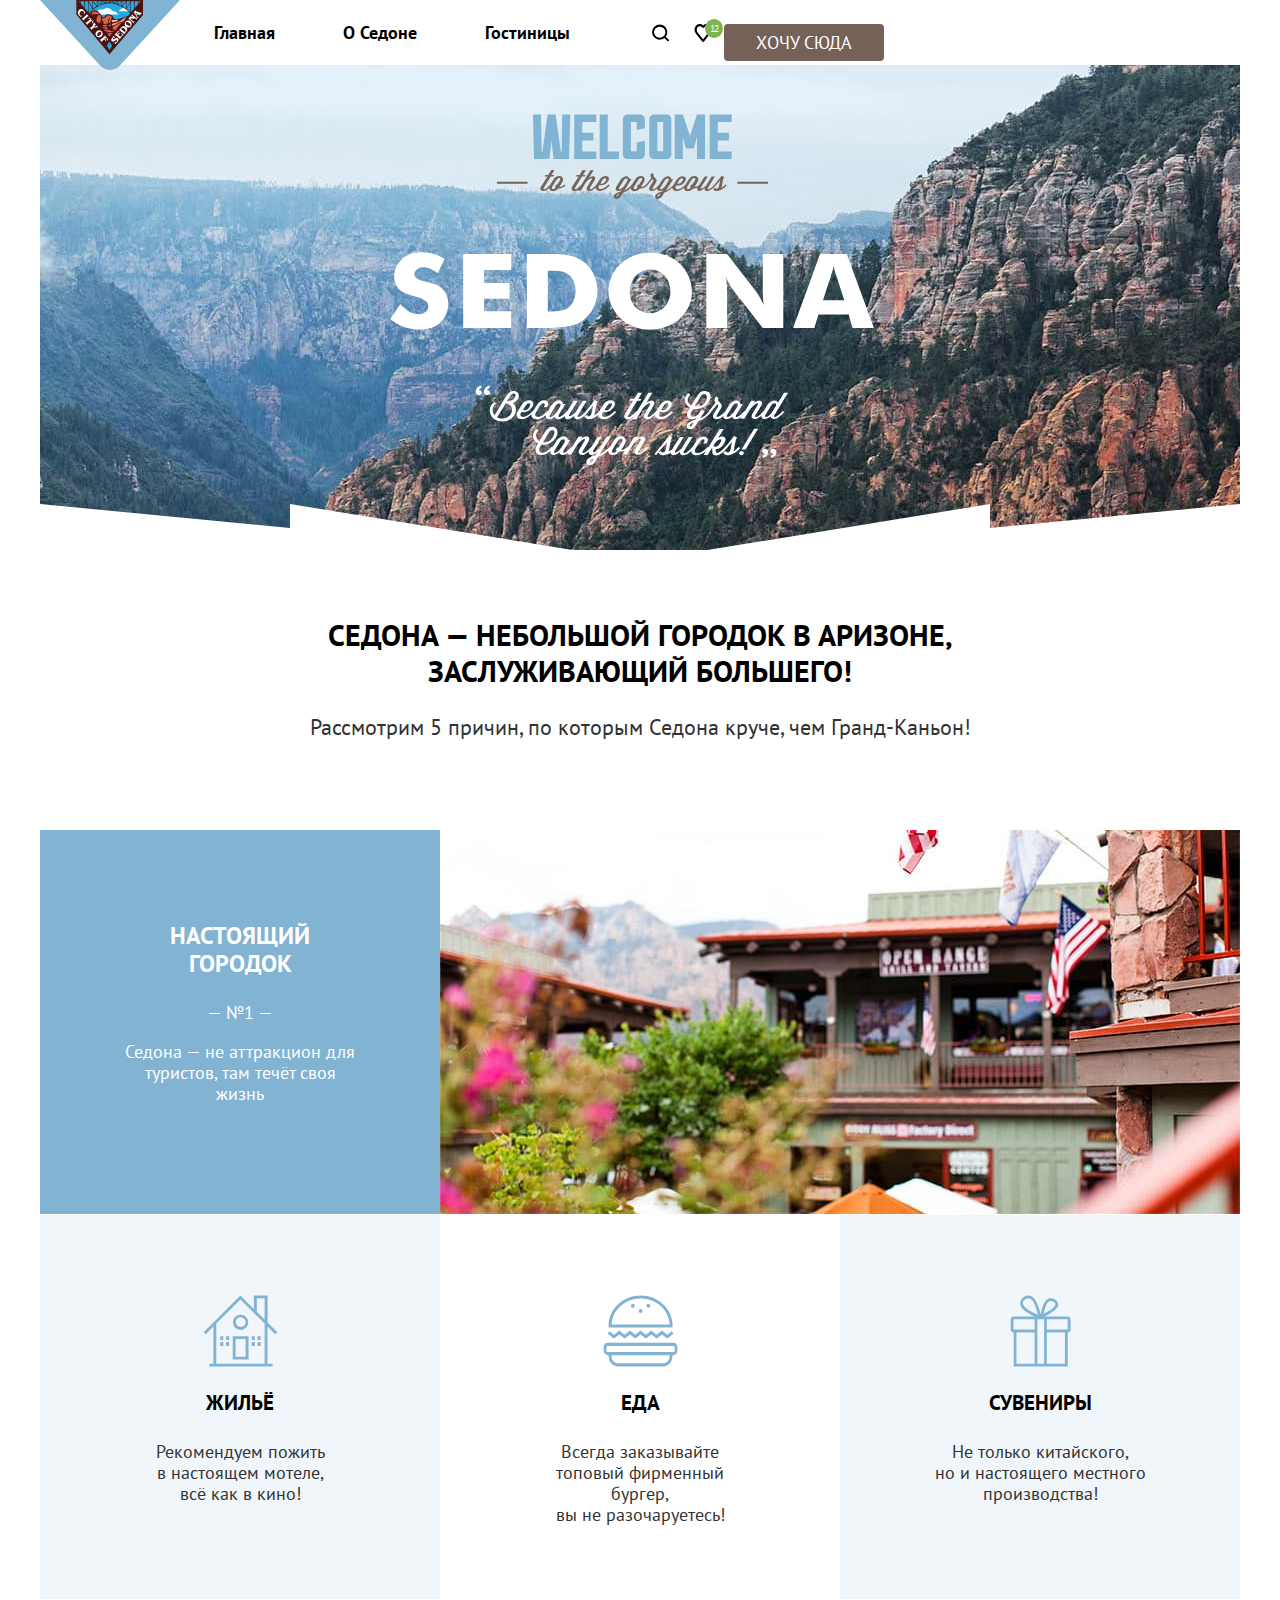
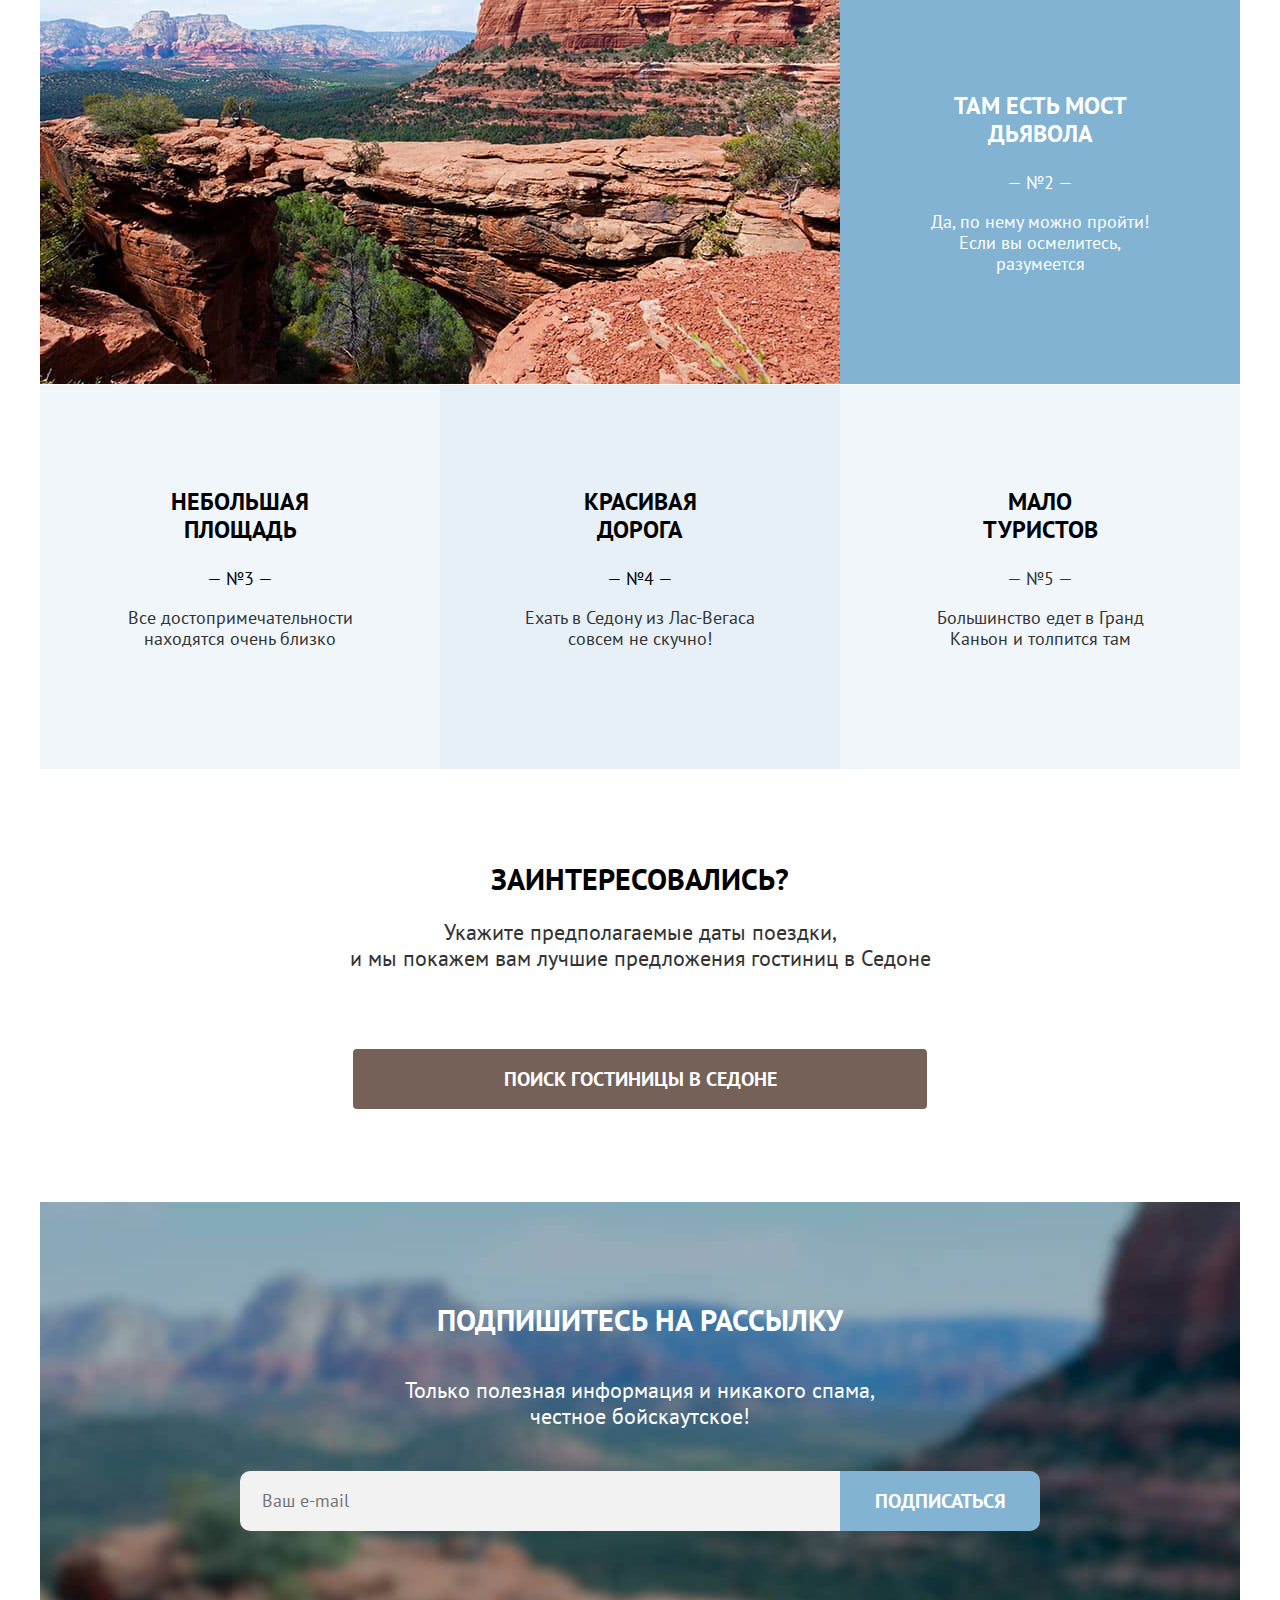
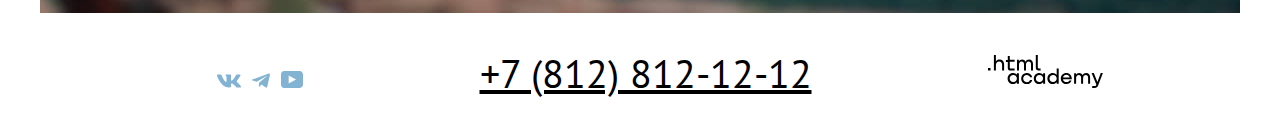
==== commit 5b7ff6f2: "ставит счетчик избранного" ====
--- a/index.html
+++ b/index.html
@@ -30,6 +30,7 @@
         <a class="navigation-link" href="catalog.html">Гостиницы</a>
       </li>
     </ul>
+
   <ul class="navigation-user-right">
     <li class="navigation-item">
       <a class="navigation-user-link" href="#">
@@ -44,12 +45,13 @@
       <a class="navigation-user-link" href="#">
         <img src="./images/favorite.svg" width="18"
              height="18" class="favorite" alt="Избранное">
-        <span class="like-counter"></span>
+        <span class="like-counter">12</span>
       </a>
     </li>
+
+    <a class="navigation-button" href="#"><span class="visually-hidden">Поиск гостиницы</span>Хочу
+      сюда</a>
   </ul>
-  <a class="navigation-button" href="#"><span class="visually-hidden">Поиск гостиницы</span>
-    Хочу сюда</a>
 
 
 </nav>
--- a/styles/styles.css
+++ b/styles/styles.css
@@ -51,17 +51,6 @@
   margin: auto;
 }
 
-/*.page-logo {*/
-/*  width: 140px;*/
-/*  !*margin-left: 70px;*!*/
-/*  margin-right: 30px;*/
-/*  display: block;*/
-/*  z-index: 1;*/
-/*  position: relative;*/
-/*  margin-bottom: -5px;*/
-/*}*/
-
-
 .sedona-logo {
   display: block;
   position: relative;
@@ -71,11 +60,9 @@
 .page-logo {
   width: 140px;
   height: 70px;
-
 }
 
 .logo-link {
-
   display: block;
   margin-right: 30px;
   width: 140px;
@@ -95,29 +82,47 @@
   display: flex;
   justify-content: end;
   flex-wrap: nowrap;
-  max-width: 100px;
+  /*max-width: 100px;*/
   min-height: 33px;
   min-width: 22px;
   padding: 0;
-  margin-left: 291px;
+  /*margin-left: 291px;*/
   margin-right: 20px;
   height: 66px;
-  /*margin-top: auto;*/
   list-style-type: none;
+  align-items: baseline;
 }
 
 .navigation-user-right {
   display: flex;
   justify-content: end;
   flex-wrap: nowrap;
-  max-width: 100px;
+  /*max-width: 100px;*/
   min-height: 33px;
   min-width: 22px;
   padding: 0;
   list-style-type: none;
-  margin-left: 237px;
+  /*margin-left: 237px;*/
   margin-right: 20px;
   margin-top: 24px;
+}
+
+.favorite {
+  position: relative;
+}
+
+.like-counter {
+  position: absolute;
+  font-weight: 400;
+  font-size: 10px;
+  line-height: 13px;
+  border-radius: 50%;
+  background-color: #7DB54F;
+  color: #ffffff;
+  letter-spacing: -0.1em;
+  margin-top: -5px;
+  margin-left: -7px;
+  padding: 3px 5px;
 }
 
 .main-header {
@@ -151,11 +156,11 @@
   padding-top: 0;
 }
 
+
 .navigation-user-link {
   width: 18px;
   height: 18px;
   padding: 24px 12px;
-
 }
 
 .search-icon {
@@ -170,7 +175,7 @@
   text-decoration: none;
   color: #ffffff;
   text-transform: uppercase;
-  margin-top: 14px;
+  margin-bottom: 14px;
   margin-right: 70px;
   line-height: 37px;
 }
@@ -195,26 +200,12 @@
   margin-left: 350px;
   margin-top: -440px;
 
-  /*display: inline-block;*/
-  /*width: 458px;*/
-  /*height: 352px;*/
-  /*left: 0;*/
-  /*right: 0;*/
-  /*top: 0;*/
-  /*bottom: 0;*/
-  /*margin: auto;*/
 }
 
 .frame {
   position: absolute;
   display: block;
   margin-top: -50px;
-  /*margin: auto;*/
-  /*left: 0;*/
-  /*right: 0;*/
-  /*top: 428px;*/
-  /*bottom: 0;*/
-
 }
 
 .about-sedona {
@@ -468,11 +459,7 @@
 
 .subscribe-form {
   display: flex;
-  flex-grow: 1;
-  /*position: absolute;*/
-  /*margin-bottom: 94px;*/
-
-
+  margin-top: 20px;
 }
 
 /* Catalog */
@@ -488,6 +475,9 @@
   background-repeat: no-repeat;
   background-size: 100% auto, cover;
   background-position: center;
+  display: flex;
+  align-items: center;
+  justify-content: center;
 }
 
 /* Item */
@@ -512,8 +502,10 @@
 .subscription-box {
   width: 800px;
   height: 223px;
-  margin: auto;
-  text-align: center;
+  display: flex;
+  flex-direction: column;
+  justify-content: center;
+  align-items: center;
 }
 
 .subscribe-email {
@@ -524,19 +516,17 @@
 }
 
 .subscriber-text {
-  font-weight: 400;
   font-size: 22px;
   line-height: 26px;
   color: #ffffff;
-  font-style: inherit;
 }
 
 .button-all {
   font-family: "PT Sans", sans-serif;
   font-style: normal;
-  /*text-align: center;*/
   align-items: center;
   text-transform: uppercase;
+  text-decoration: none;
   background-color: #756157;
   color: #ffffff;
   font-weight: 700;
@@ -562,6 +552,14 @@
 
 .form-input {
   font-family: inherit;
+  border-radius: 10px 0 0 10px;
+  width: 576px;
+  padding-left: 22px;
+  font-size: 18px;
+  font-weight: 400;
+  line-height: 21px;
+  border: none;
+  background-color: #F2F2F2;
 }
 
 .form-button {
@@ -579,7 +577,7 @@
   border: none;
   width: 200px;
   height: 60px;
-
+  padding: 0;
 }
 
 .page-footer {
@@ -653,23 +651,31 @@
 
 /* catalog */
 .image-container {
-  position: relative;
+  background-image: url("../images/catalog-background.jpg");
+  background-repeat: no-repeat;
+  background-size: 100% auto, cover;
+  background-position: center;
   text-align: center;
-}
-
-.menu-crumbs {
-  position: absolute;
-  width: 111px;
-  height: 21px;
-  left: 2px;
-  top: 88px;
-  margin-left: 70px;
-}
+  width: 1200px;
+  height: 408px;
+  display: flex;
+  flex-direction: column;
+
+}
+
+/*.menu-crumbs {*/
+/*  position: absolute;*/
+/*  width: 111px;*/
+/*  height: 21px;*/
+/*  left: 2px;*/
+/*  top: 88px;*/
+/*  margin-left: 70px;*/
+/*}*/
 
 .home {
-  position: absolute;
   width: 12px;
   height: 12px;
+  color: #ffffff;
 }
 
 .reset-list {
@@ -704,10 +710,8 @@
   width: 494px;
   height: 78px;
   color: #ffffff;
-  position: absolute;
-  margin-top: 35px;
-  margin-bottom: 290px;
-  margin-left: 50px;
+  margin-left: 70px;
+  margin-bottom: 10px;
 }
 
 .header-text {
@@ -720,18 +724,33 @@
   margin-left: 70px;
 }
 
-.breadcrumbs {
-  display: flex;
-  position: absolute;
+.breadcrumbs-item-list {
+  display: flex;
   margin-left: 70px;
-  margin-top: 123px;
-  color: #ffffff;
-}
-
-/*.breadcrumbs-item {*/
-/*  margin-top: 123px;*/
-/*  margin-left: 72px;*/
-/*}*/
+}
+
+.breadcrumbs-item {
+  margin-right: 10px;
+}
+
+.after {
+  margin-right: 10px;
+}
+
+.breadcrumbs-link {
+  color: #ffffff;
+
+}
+
+.breadcrumbs-item li {
+  display: inline;
+}
+
+.breadcrumbs-item li + li:before {
+  padding: 0;
+  margin-right: 10px;
+  content: "";
+}
 
 .select-area {
   display: flex;
@@ -745,6 +764,149 @@
   align-items: flex-start;
   padding: 0;
   gap: 8px;
+}
+
+.range-wrapper-inputs {
+  display: flex;
+  justify-content: center
+}
+
+.catalog-filter-label {
+  display: flex;
+  margin-left: 14px;
+}
+
+.catalog-filter-group {
+  margin: 0;
+  padding: 0;
+  border: none;
+}
+
+.range-scale {
+  position: relative;
+  height: 4px;
+  width: 288px;
+  margin-bottom: 32px;
+  background-color: rgba(225, 255, 255, 0.3);
+}
+
+.range-bar {
+  /*position: absolute;*/
+  height: 4px;
+  background-color: #ffffff;
+  position: relative;
+}
+
+.range-toggle {
+  width: 20px;
+  height: 20px;
+  border-radius: 5px;
+  background: #ffffff;
+  border: none;
+  cursor: pointer;
+}
+
+.range-toggle:hover {
+  border: 3px solid #83B3D3;
+  box-shadow: 0 4px 10px rgba(0, 0, 0, 0.25);
+}
+
+.range-toggle:active
+.range-toggle:focus {
+  border: 2px solid #83B3D3;
+  box-shadow: 0 7px 15px rgba(0, 0, 0, 0.4);
+}
+
+.control {
+  position: relative;
+  display: block;
+  padding-left: 36px;
+}
+
+.control:hover .control-mark {
+  background: rgba(255, 255, 255, 0.6);
+}
+
+.control-input:disabled + .control-mark {
+  border: 3px solid #83B3D3;
+}
+
+.control-input[type="checkbox"]:checked + .control-mark::before,
+.control-input[type="checkbox"]:checked + .control-mark::after {
+  position: absolute;
+  top: 5px;
+  left: 4px;
+  width: 12px;
+  height: 10px;
+  content: "";
+  background-image: url("../images/tick.svg");
+}
+
+.sorting {
+  display: flex;
+  justify-content: space-between;
+  width: 1057px;
+  margin-right: auto;
+}
+
+.select-area {
+  position: relative;
+  display: flex;
+  align-items: center;
+  width: 290px;
+}
+
+.select-control {
+  width: 290px;
+  padding: 14px 20px;
+  padding-right: 48px;
+  font: inherit;
+  font-weight: 400;
+  color: #333333;
+  background-color: #ffffff;
+  background-repeat: no-repeat;
+  background-image: url("../images/arrow-1.svg");
+  background-position: right 16px center;
+  appearance: none;
+}
+
+.catalog-filter-list {
+  margin: 0;
+  padding: 0;
+  list-style-type: none;
+  color: #ffffff;
+}
+
+.catalog-filter-item:not(:last-child) {
+  margin-bottom: 16px;
+}
+
+.control-mark {
+  border-radius: 4px;
+  background-color: #ffffff;
+  width: 20px;
+  height: 20px;
+  left: 1px;
+  position: absolute;
+
+}
+
+.toggle-min {
+  top: -8px;
+  left: -10px;
+  position: absolute;
+}
+
+.toggle-max {
+  top: -8px;
+  right: -10px;
+  position: absolute;
+}
+
+.range-input::-webkit-outer-spin-button
+.range-input::-webkit-inner-spin-button {
+  appearance: none;
+  margin: 0;
 }
 
 .pagination-container {
@@ -785,7 +947,12 @@
 }
 
 .item-count {
+  font-weight: 400;
+  font-size: 18px;
+  line-height: 21px;
   margin-left: auto;
+  font-style: inherit;
+  color: #333333;
 }
 
 
@@ -795,6 +962,7 @@
   gap: 18px;
   padding: 0;
   margin-bottom: 60px;
+  justify-content: center;
 }
 
 .product-card-image {
@@ -880,9 +1048,5 @@
   padding: 0 15px;
 }
 
-.item-count {
-  font-style: inherit;
-  color: #333333;
-}
-
-
+
+
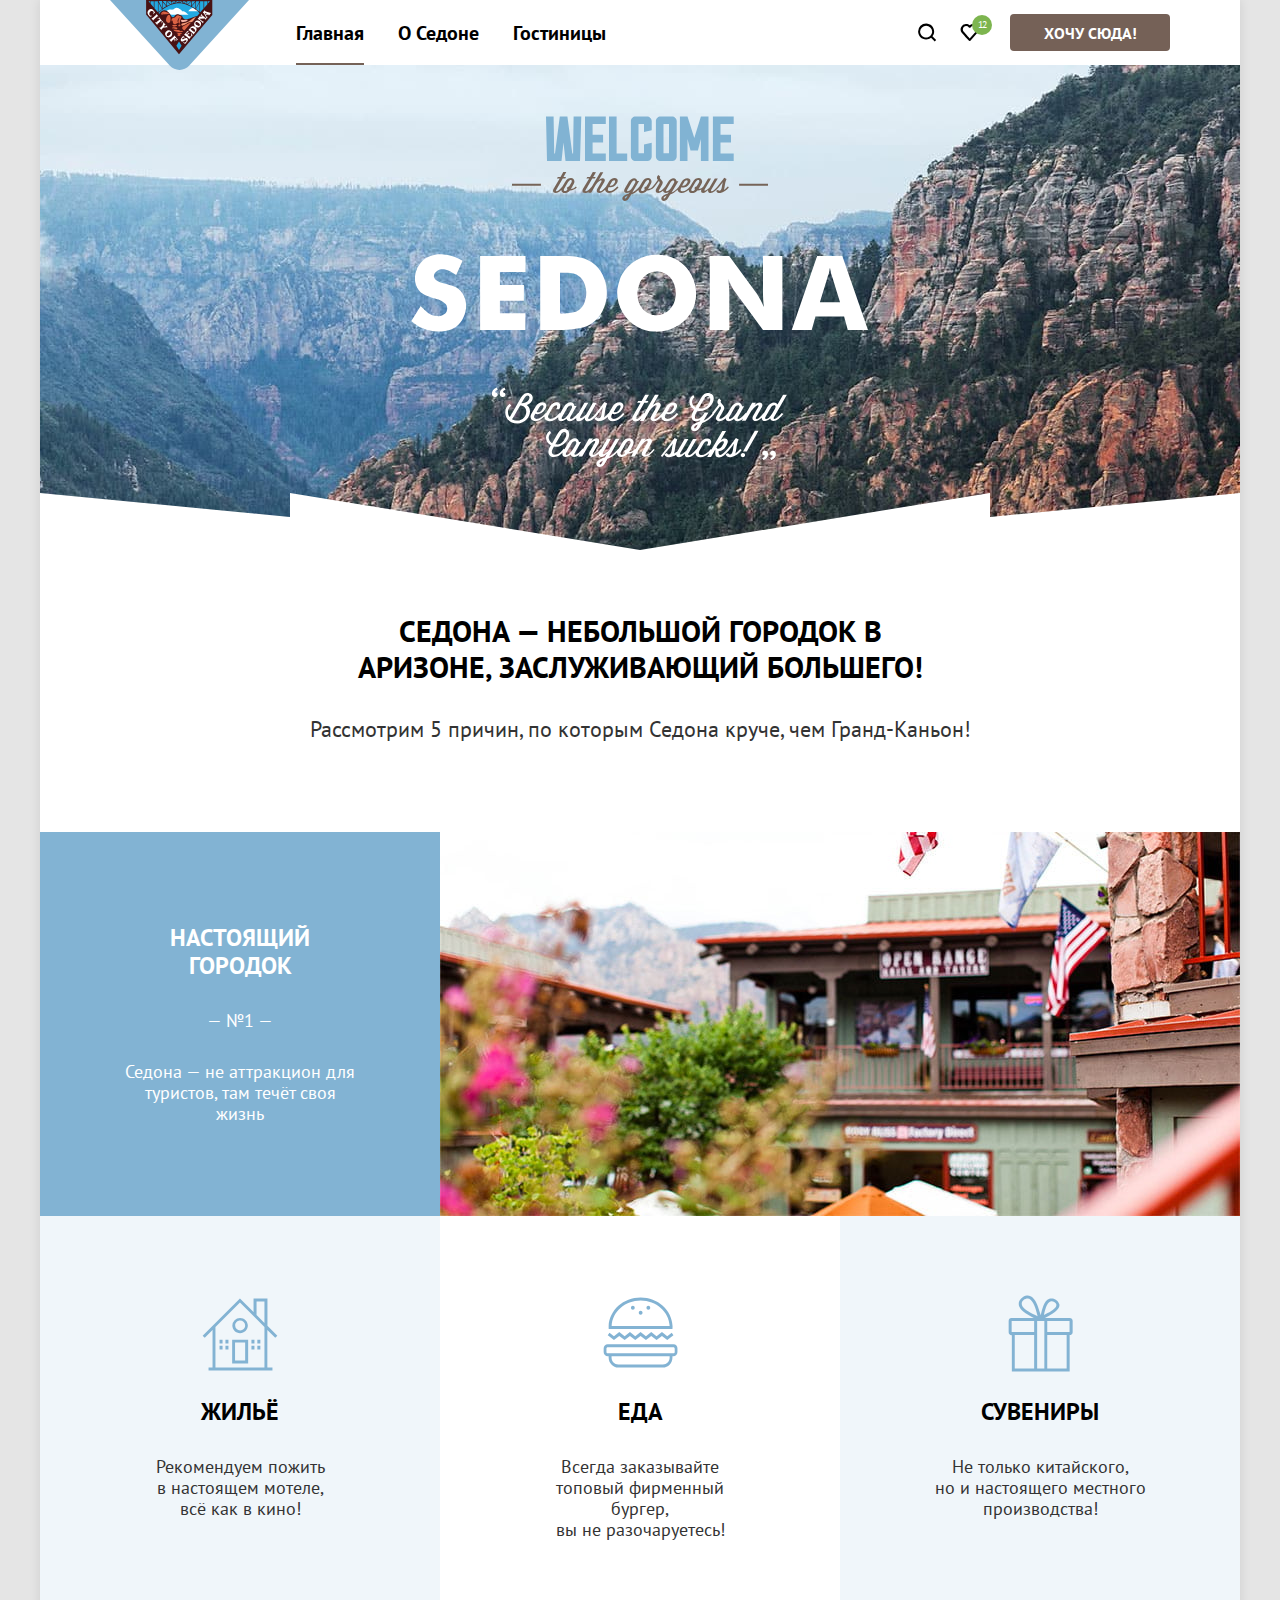
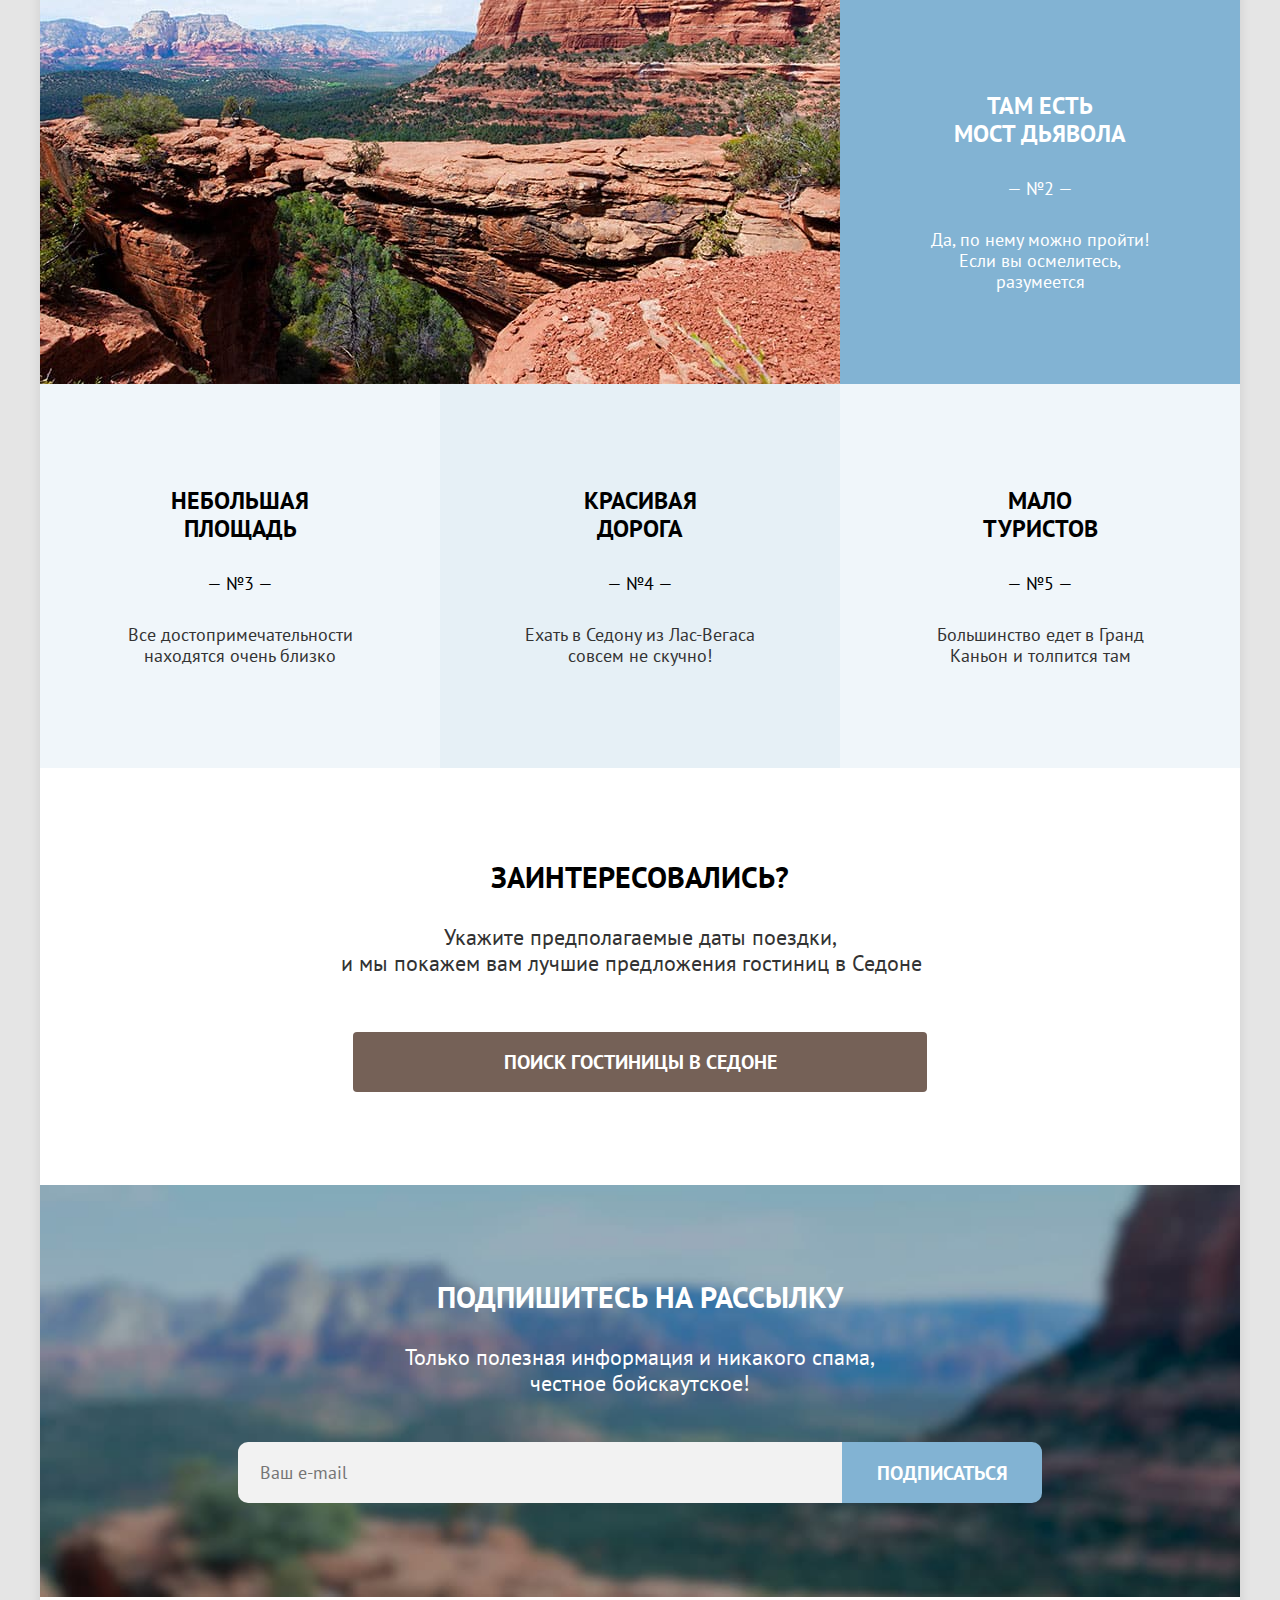
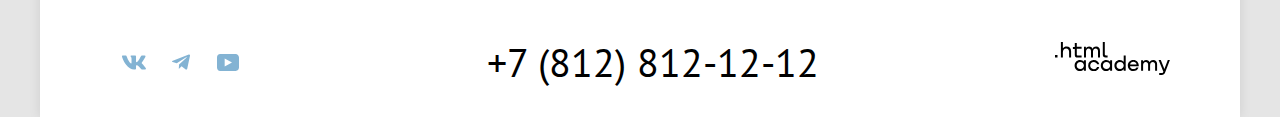
==== commit 0c825af9: "Merge pull request #8 from AnLeoLeo/master" ====
--- a/index.html
+++ b/index.html
@@ -3,242 +3,408 @@
 
 <head>
   <meta charset="utf-8">
+  <link rel="stylesheet" href="styles/styles.css">
   <title>HTML Academy: Седона</title>
   <link rel="icon" href="favicon.ico">
-  <link rel="icon" type="image/png" href="images/favicon.png">
-  <link rel="stylesheet" href="./styles/styles.css">
-
 </head>
+
 <body>
-<header class="main-header">
-
-
-<nav class="navigation">
-    <ul class="navigation-list">
-      <li class="page-logo"><a class="logo-link" href="./index.html">
-        <img class="sedona-logo" src="./images/sedona-logo.svg" width="140"
-             height="70" alt="Логотип сайта Седона">
+<div class="index-container">
+
+  <!--Шапка-->
+
+  <header class="main-header">
+    <nav class="navigation">
+      <a class="navigation-logo" href="#">
+        <img class="main-header-logo" src="images/logo-sedona.svg" width="139"
+             height="70"
+             alt="Логотип сайта городка Седона.">
       </a>
-      </li>
-      <li class="navigation-item">
-        <a class=" navigation-link navigation-link-current" href="#">Главная</a>
-      </li>
-      <li class="navigation-item">
-        <a class="navigation-link" href="#">О Седоне</a>
-      </li>
-      <li class="navigation-item">
-        <a class="navigation-link" href="catalog.html">Гостиницы</a>
-      </li>
-    </ul>
-
-  <ul class="navigation-user-right">
-    <li class="navigation-item">
-      <a class="navigation-user-link" href="#">
-        <span class="visually-hidden">Поиск</span>
-        <img src="./images/search.svg" width="18" height="18" class="search"
-             alt="Поиск" class="search-icon">
+      <ul class="navigation-list reset-list">
+        <li class="navigation-item">
+          <a class="navigation-link navigation-link-current-page"
+             href="index.html">Главная</a>
+        </li>
+        <li class="navigation-item">
+          <a class="navigation-link" href="#index-anchor">О Седоне</a>
+        </li>
+        <li class="navigation-item">
+          <a class="navigation-link" href="catalog.html">Гостиницы</a>
+        </li>
+      </ul>
+      <ul class="navigation-user reset-list">
+        <li class="navigation-item">
+          <a class="navigation-link" href="#">
+            <svg class="navigation-icon" aria-hidden="true" focusable="false"
+                 width="19" height="19"
+                 viewBox="0 0 19 19" fill="none"
+                 xmlns="http://www.w3.org/2000/svg">
+              <path
+                d="m18.16 17.05-3.71-3.7c1-1.3 1.7-3 1.7-4.9 0-4.4-3.6-8-8.02-8a8.12 8.12 0 0 0-8.02 8.1c0 4.4 3.6 8 8.02 8 1.8 0 3.51-.6 4.91-1.7l3.71 3.7 1.4-1.5Zm-10.03-2.5c-3.3 0-6.02-2.7-6.02-6a6.03 6.03 0 0 1 12.04 0c0 3.3-2.71 6-6.02 6Z"
+                fill="#000"/>
+            </svg>
+            <span class="visually-hidden">
+                  Поиск.
+                </span>
+          </a>
+        </li>
+        <li class="navigation-item item-favorites">
+          <a class="navigation-link" href="#">
+            <svg class="navigation-icon" aria-hidden="true" focusable="false"
+                 width="19" height="17"
+                 viewBox="0 0 19 17" fill="none"
+                 xmlns="http://www.w3.org/2000/svg">
+              <path
+                d="M9.58 17c-.3 0-.6-.1-.8-.4-5.42-6.1-6.72-7.5-7.03-7.9A5.4 5.4 0 0 1 6.16 0c1.31 0 2.51.5 3.52 1.3a5.47 5.47 0 0 1 9.03 4.1c0 1.3-.5 2.5-1.31 3.4l-7.02 7.9c-.2.2-.4.3-.8.3ZM3.56 7.5c.3.4 3.51 4 6.12 6.9l6.21-7c.5-.5.7-1.2.7-2 0-1.8-1.5-3.3-3.3-3.3-1 0-2 .5-2.71 1.3-.3.3-.6.4-.9.4-.3 0-.6-.2-.8-.4a3.7 3.7 0 0 0-2.71-1.3c-1.8 0-3.31 1.5-3.31 3.3-.1.9.3 1.6.7 2.1-.1 0-.1 0 0 0Z"
+                fill="#000"/>
+            </svg>
+            <span class="visually-hidden">
+                  Избранное.
+                </span>
+          </a>
+        </li>
+        <li class="navigation-item navigation-item-button">
+          <button class="button navigation-button button-type-1" type="button">
+            Хочу сюда!
+          </button>
+        </li>
+      </ul>
+    </nav>
+  </header>
+
+  <main class="main-container main-index">
+
+    <!--Приветственное изображение SEDONA-->
+    <div class="welcome-picture">
+      <img class="welcome-picture-text" src="images/welcome.svg" width="458"
+           height="352"
+           alt="Welcome to the gorgeous Sedona 'because the Grand canyon sucks!'.">
+      <svg class="divider-pic" width="1200" height="57" viewBox="0 0 1200 57"
+           aria-hidden="true" focusable="false"
+           fill="none" xmlns="http://www.w3.org/2000/svg">
+        <path d="M0 57V0l250 24V0l350 57L950 0v24l250-24v57H0Z" fill="#fff"/>
+      </svg>
+    </div>
+
+    <!--Приветственной текст SEDONA-->
+
+    <section class="welcome-hero">
+      <h1 class="welcome-hero-title">Седона — небольшой городок в Аризоне,
+        заслуживающий большего!</h1>
+      <p class="welcome-hero-subtitle">Рассмотрим 5 причин, по которым Седона
+        круче, чем Гранд-Каньон!</p>
+    </section>
+
+    <h2 id="index-anchor" class="visually-hidden">Преимущества.</h2>
+
+    <!--Преимущество №1 Настоящий городок-->
+
+    <section class="advantage-true-city">
+      <div class="advantage-true-city-wrapper">
+        <h3 class="advantage-true-city-title">Настоящий городок</h3>
+        <p class="advantage-true-city-number">— №1 —</p>
+        <p class="advantage-true-city-subtitle">Седона — не аттракцион для
+          туристов, там течёт своя жизнь</p>
+      </div>
+      <img class="advantage-true-city-hotel-pic"
+           src="images/index/sedona-photo.jpg" width="800" height="384"
+           alt="Отель с рестораном в городе Седона.">
+    </section>
+
+    <!--Преимущества: Жилье Еда Сувениры-->
+
+    <section class="advantages-accommodation-food-souvenir">
+      <ul class="advantages-accommodation-food-souvenir-list reset-list">
+        <li class="advantages-accommodation-food-souvenir-item">
+          <svg class="accommodation-svg" aria-hidden="true" focusable="false"
+               width="76" height="73"
+               viewBox="0 0 76 73" fill="none"
+               xmlns="http://www.w3.org/2000/svg">
+            <path d="M30.15 65.5h16V41.7h-16v23.8Zm2.9-20.9h10.1v18h-10.1v-18Z"
+                  fill="#83B3D3"/>
+            <path
+              d="m73.25 39.8 2.1-2.1-9.9-9.9V.5h-13.9v13.6L37.95.5.65 37.7l2.1 2.1 7.8-7.8v37.6h-4v2.9h63.9v-2.9h-5.1V32l7.9 7.8Zm-10.8 29.8h-49V29l24.5-24.4L62.45 29v40.6Zm0-44.7-7.9-7.9V3.4h7.9v21.5Z"
+              fill="#83B3D3"/>
+            <path
+              d="M30.35 27.6c0 4.3 3.5 7.7 7.7 7.7 4.3 0 7.8-3.5 7.8-7.7 0-4.3-3.5-7.7-7.8-7.7a7.7 7.7 0 0 0-7.7 7.7Zm7.8-5a5 5 0 0 1 5 4.9c0 2.7-2.2 4.9-5 4.9a5 5 0 0 1-5-4.9c0-2.7 2.2-4.9 5-4.9ZM20.55 41.7h-3v3.9h3v-3.9ZM26.45 41.7h-3v3.9h3v-3.9ZM20.55 47.7h-3v3.9h3v-3.9ZM26.45 47.7h-3v3.9h3v-3.9ZM52.45 41.7h-3v3.9h3v-3.9ZM58.35 41.7h-3v3.9h3v-3.9ZM52.45 47.7h-3v3.9h3v-3.9ZM58.35 47.7h-3v3.9h3v-3.9Z"
+              fill="#83B3D3"/>
+          </svg>
+          <h3 class="advantages-accommodation-food-souvenir-title">Жильё</h3>
+          <p class="advantages-accommodation-food-souvenir-subtitle">Рекомендуем
+            пожить<br> в настоящем мотеле,<br>
+            всё как
+            в кино!</p>
+        </li>
+        <li class="advantages-accommodation-food-souvenir-item">
+          <svg class="food-svg" aria-hidden="true" focusable="false" width="75"
+               height="71" viewBox="0 0 75 71"
+               xmlns="http://www.w3.org/2000/svg">
+            <path
+              d="M70.55 47.2H4.75c-2.3 0-4.1 1.9-4.1 4.3V55c0 2.4 1.9 4.3 4.1 4.3h.9v1.1c0 5.5 4.3 10.1 9.6 10.1h44.6c5.3 0 9.6-4.5 9.6-10.1v-1.1h.9c2.3 0 4.1-1.9 4.1-4.3v-3.5a4 4 0 0 0-3.9-4.3Zm-3.9 13.2c0 3.9-3 7-6.7 7h-44.7c-3.7 0-6.7-3.2-6.7-7v-1.1h58.1v1.1Zm5.1-5.4c0 .7-.6 1.3-1.2 1.3H4.65c-.7 0-1.2-.6-1.2-1.3v-3.5c0-.7.6-1.3 1.2-1.3h65.8c.7 0 1.2.6 1.2 1.3.1 0 .1 3.5.1 3.5ZM16.25 38.9l5.4 4.1 5.3-4.1 5.3 4.1 5.3-4.1 5.4 4.1 5.3-4.1 5.3 4.1 5.4-4.1 5.3 4.1 6.2-4.7-1.7-2.5-4.5 3.4-5.3-4.1-5.4 4.1-5.3-4.1-5.3 4.1-5.4-4.1-5.3 4.1-5.3-4.1-5.3 4.1-5.4-4.1-5.3 4.1-4.5-3.4-1.7 2.5 6.2 4.7 5.3-4.1ZM8.65 32h60.8c0-.6.1-1.2.1-1.9v-1.2C68.85 13.2 54.85.5 37.65.5c-17.3 0-31.3 12.7-32 28.5v1.2c0 .6 0 1.3.1 1.9h2.9V32Zm29-28.5c15.6 0 28.4 11.3 29 25.5h-58c.6-14.1 13.4-25.5 29-25.5Z"/>
+            <path
+              d="M37.65 17.8c1.05 0 1.9-.9 1.9-2s-.85-2-1.9-2c-1.05 0-1.9.9-1.9 2s.85 2 1.9 2ZM29.85 12.7c1.05 0 1.9-.9 1.9-2s-.85-2-1.9-2c-1.05 0-1.9.9-1.9 2s.85 2 1.9 2ZM45.35 12.7c1.05 0 1.9-.9 1.9-2s-.85-2-1.9-2c-1.05 0-1.9.9-1.9 2s.85 2 1.9 2Z"/>
+          </svg>
+          <h3 class="advantages-accommodation-food-souvenir-title">Еда</h3>
+          <p class="advantages-accommodation-food-souvenir-subtitle">Всегда
+            заказывайте<br> топовый фирменный
+            бургер,<br> вы
+            не разочаруетесь!</p>
+        </li>
+        <li class="advantages-accommodation-food-souvenir-item">
+          <svg class="souvenir-svg" aria-hidden="true" focusable="false"
+               width="65" height="77" viewBox="0 0 65 77"
+               fill="none" xmlns="http://www.w3.org/2000/svg">
+            <path
+              d="M61.75 22.95h-24.8c13.8-6.9 14.9-11.3 14.4-13.7-1.2-4-5.7-7-10-5.4-5.6 2.1-7.1 10.4-8.6 16.4-2-6.1-3.8-13.8-8.2-17.7-1.3-1.1-3.1-2.3-5.8-2-4 .4-9.8 5.4-7.5 11 2.3 5.4 9.7 8.8 14.6 11.5H3.55a2.9 2.9 0 0 0-2.9 2.9v11.3c0 1.6 1.3 2.9 2.9 2.9h.3v36.3h57.8v-36.4h.1c1.6 0 2.9-1.3 2.9-2.9v-11.3c0-1.6-1.3-2.9-2.9-2.9Zm-18.7-16.6c2.1-.3 5 1.3 5.3 3.2.4 2.8-3.4 5.3-5.1 6.4-2.5 1.7-4.9 2.6-7.3 4.1.9-3.7 2.5-13 7.1-13.7Zm-22.9 10c-2.2-1.5-6.5-4.4-6.4-7.8.1-3.6 5.7-6.6 8.8-3.9 3.9 3.4 5.7 11.1 7.1 16.6-3.2-1.5-6.3-2.8-9.5-4.9Zm6 57.1H6.75v-33.4h19.4v33.4Zm0-36.5H3.65v-11h22.5v11Zm10.2 0v36.5h-7.2v-47.4h7.2v10.9Zm22.3 36.5h-19.4v-33.4h19.4v33.4Zm2.9-36.5h-22.3v-11h22.3v11Z"
+              fill="#83B3D3"/>
+          </svg>
+          <h3 class="advantages-accommodation-food-souvenir-title">Сувениры</h3>
+          <p class="advantages-accommodation-food-souvenir-subtitle">Не только
+            китайского,<br> но и настоящего
+            местного<br>
+            производства!</p>
+        </li>
+      </ul>
+    </section>
+
+
+    <!--Преимущества: Мост дьявола-->
+
+    <section class="advantage-devils-bridge">
+      <div class="advantage-devils-bridge-wrapper">
+        <h3 class="advantage-devils-bridge-title">Там есть<br> мост дьявола</h3>
+        <p class="advantage-devils-bridge-number">— №2 —</p>
+        <p class="advantage-devils-bridge-subtitle">Да, по нему можно пройти!
+          Если вы осмелитесь, разумеется</p>
+      </div>
+      <img class="advantage-devils-bridge-pic"
+           src="images/index/devils-bridge-photo.jpg" width="800" height="384"
+           alt="Пейзаж с видом на Мост Дьявола в Седоне.">
+    </section>
+
+    <!--Преимущества: Площадь Дорога Туристы-->
+
+    <section class="advantages-square-road-tourists">
+      <ul class="advantages-square-road-tourists-list reset-list">
+        <li class="advantages-square-road-tourists-item">
+          <h3 class="advantages-square-road-tourists-title">Небольшая<br>
+            площадь</h3>
+          <p class="advantages-square-road-tourists-number">— №3 —</p>
+          <p class="advantages-square-road-tourists-subtitle">Все
+            достопримечательности находятся очень близко</p>
+        </li>
+        <li class="advantages-square-road-tourists-item">
+          <h3 class="advantages-square-road-tourists-title">Красивая<br> дорога
+          </h3>
+          <p class="advantages-square-road-tourists-number">— №4 —</p>
+          <p class="advantages-square-road-tourists-subtitle">Ехать в Седону из
+            Лас-Вегаса совсем не скучно!</p>
+        </li>
+        <li class="advantages-square-road-tourists-item">
+          <h3 class="advantages-square-road-tourists-title">Мало<br> туристов
+          </h3>
+          <p class="advantages-square-road-tourists-number">— №5 —</p>
+          <p class="advantages-square-road-tourists-subtitle">Большинство едет в
+            Гранд Каньон и толпится там</p>
+        </li>
+      </ul>
+    </section>
+
+    <!--Поиск гостиницы: Заинтересовались?-->
+    <section class="accommodation-search">
+      <h2 class="visually-hidden">Поиск гостиницы в Седоне.</h2>
+      <p class="accommodation-search-title">Заинтересовались?</p>
+      <p class="accommodation-search-subtitle">Укажите предполагаемые даты
+        поездки,<br> и мы покажем вам лучшие
+        предложения гостиниц в Седоне &nbsp;&nbsp;</p>
+      <button class="button accommodation-search-button button-type-1"
+              type="button">Поиск гостиницы в
+        Седоне
+      </button>
+    </section>
+
+    <!--Подписка-->
+
+    <section class="subscription">
+      <h2 class="visually-hidden">Подписка.</h2>
+      <p class="subscription-title">Подпишитесь на рассылку</p>
+      <p class="subscription-subtitle">Только полезная информация и никакого
+        спама, честное бойскаутское!</p>
+      <form class="newsletter-form" action="https://echo.htmlacademy.ru/"
+            method="post">
+        <input class="field" placeholder="Ваш e-mail" type="email"
+               name="newsletter-email" required>
+        <button class="button newsletter-button button-type-2" type="submit">
+          Подписаться
+        </button>
+      </form>
+    </section>
+  </main>
+
+  <!--Футер-->
+
+  <footer class="footer">
+
+    <!--Социальные сети-->
+
+    <section class="footer-social">
+      <h2 class="visually-hidden">Социальные сети.</h2>
+      <ul class="footer-social-list reset-list">
+        <li class="footer-social-item">
+          <a class="social-icons" href="https://vk.com/htmlacademy">
+            <svg class="social-media" width="24" height="15" aria-hidden="true"
+                 focusable="false"
+                 viewBox="0 0 24 15" fill="none"
+                 xmlns="http://www.w3.org/2000/svg">
+              <path fill-rule="evenodd" clip-rule="evenodd"
+                    d="M23.45 1.45c.17-.55 0-.95-.8-.95h-2.62c-.67 0-.98.35-1.14.73 0 0-1.34 3.2-3.23 5.27-.61.6-.89.8-1.22.8-.17 0-.42-.2-.42-.74V1.45c0-.66-.18-.95-.74-.95H9.15c-.42 0-.67.3-.67.6 0 .61.95.76 1.05 2.5v3.8c0 .84-.16.99-.5.99-.88 0-3.05-3.21-4.33-6.89-.25-.71-.5-1-1.17-1H.9c-.75 0-.9.35-.9.73 0 .68.89 4.07 4.14 8.55 2.18 3.06 5.23 4.72 8.01 4.72 1.67 0 1.88-.37 1.88-1v-2.32c0-.73.16-.88.69-.88.38 0 1.05.2 2.61 1.67 1.78 1.75 2.07 2.53 3.08 2.53h2.62c.75 0 1.13-.37.91-1.1-.24-.72-1.09-1.77-2.21-3.02-.62-.7-1.54-1.47-1.81-1.86-.4-.49-.28-.7 0-1.14 0 0 3.2-4.43 3.53-5.93Z"/>
+            </svg>
+            <span class="visually-hidden">Vkontakte.</span>
+          </a>
+        </li>
+        <li class="footer-social-item">
+          <a class="social-icons" href="https://t.me/htmlacademy">
+            <svg class="social-media" width="18" height="16" aria-hidden="true"
+                 focusable="false"
+                 viewBox="0 0 18 16" fill="none"
+                 xmlns="http://www.w3.org/2000/svg">
+              <path
+                d="M16.79.6.84 6.75c-1.09.43-1.08 1.04-.2 1.31l4.1 1.28 9.47-5.98c.44-.27.85-.12.52.18l-7.68 6.92-.28 4.22c.41 0 .6-.19.83-.41l1.99-1.93 4.13 3.05c.77.42 1.31.2 1.5-.7l2.72-12.8C18.22.77 17.5.27 16.79.59Z"/>
+            </svg>
+            <span class="visually-hidden">Telegram.</span>
+          </a>
+        </li>
+        <li class="footer-social-item">
+          <a class="social-icons"
+             href="https://www.youtube.com/user/htmlacademyru">
+            <svg class="social-media" width="22" height="17" aria-hidden="true"
+                 focusable="false"
+                 viewBox="0 0 22 17" fill="none"
+                 xmlns="http://www.w3.org/2000/svg">
+              <path
+                d="M18.6 0H3.18C1.31 0 0 1.6 0 3.4v10.1C0 15.4 1.31 17 3.17 17h15.66c1.64 0 3.17-1.6 3.17-3.4V3.4C21.78 1.6 20.47 0 18.6 0ZM7.67 12.54V4.46L15 8.5l-7.33 4.04Z"/>
+            </svg>
+            <span class="visually-hidden">Youtube.</span>
+          </a>
+        </li>
+      </ul>
+    </section>
+
+    <!--Контакты - Телефон-->
+
+    <section class="footer-contacts">
+      <h2 class="visually-hidden">Контакты.</h2>
+      <a class="footer-contacts-phone" href="tel:+78128121212">+7 (812)
+        812-12-12</a>
+    </section>
+
+    <!--Лого Html Academy-->
+
+    <section class="footer-logo">
+      <a class="footer-logo-htmlacademy" href="https://htmlacademy.ru/">
+        <svg class="html-logo" width="115" height="33" aria-hidden="true"
+             focusable="false" viewBox="0 0 115 33"
+             fill="none" xmlns="http://www.w3.org/2000/svg">
+          <path
+            d="M0 12.9v2.6h2.5v-2.6H0ZM11.6 4.5c-1.6 0-2.8.7-3.6 1.7h-.1V0h-2v15.5h2v-5.3c0-2.1 1.3-3.6 3.3-3.6 1.8 0 2.9 1.4 2.9 3.2v5.7h2V9.4c.1-3-1.8-4.9-4.5-4.9ZM26.6 4.8h-4.8V1.1h-2v3.8h-1.9v2h1.9v6c0 1.7 1 2.7 2.7 2.7h4.1v-2h-3.7c-.7 0-1.1-.4-1.1-1.1V6.8h4.8v-2ZM41.1 4.6c-1.6 0-2.9.8-3.5 2.1h-.1c-.6-1.2-1.8-2.1-3.4-2.1-1.4 0-2.5.8-3.1 1.8h-.1V4.8H29v10.6h2V10c0-2 1-3.5 2.6-3.5 1.5 0 2.4 1 2.4 2.6v6.3h2V9.8c0-2.4 1.4-3.3 2.6-3.3 1.5 0 2.4 1 2.4 2.6v6.3h2V8.9c.1-2.5-1.4-4.3-3.9-4.3ZM47.8 12.7c0 1.7 1 2.7 2.8 2.7h2v-2h-1.7c-.7 0-1.1-.4-1.1-1.1V0h-2v12.7ZM28.9 19.7c-.9-1.1-2.2-1.8-3.9-1.8-3.1 0-5.4 2.3-5.4 5.6s2.3 5.6 5.4 5.6c1.8 0 3-.8 3.8-1.9h.1v1.6h2V18.2h-2v1.5Zm-3.6 7.4c-2.2 0-3.6-1.6-3.6-3.6s1.4-3.6 3.6-3.6 3.6 1.6 3.6 3.6c0 1.9-1.4 3.6-3.6 3.6ZM44.2 22c-.5-2.4-2.6-4.1-5.4-4.1a5.4 5.4 0 0 0-5.6 5.6c0 3.1 2.2 5.6 5.6 5.6 2.8 0 4.9-1.8 5.4-4.2h-2.1a3.4 3.4 0 0 1-3.3 2.3c-2.2 0-3.6-1.6-3.6-3.6s1.4-3.6 3.6-3.6c1.6 0 2.8 1 3.3 2.2h2.1V22ZM55.1 19.7c-.9-1.1-2.2-1.8-3.9-1.8-3.1 0-5.4 2.3-5.4 5.6s2.3 5.6 5.4 5.6c1.8 0 3-.8 3.8-1.9h.1v1.6h2V18.2h-2v1.5Zm-3.6 7.4c-2.2 0-3.6-1.6-3.6-3.6s1.4-3.6 3.6-3.6 3.6 1.6 3.6 3.6c0 1.9-1.5 3.6-3.6 3.6ZM68.7 19.8c-.9-1.1-2.2-1.9-3.9-1.9-3.1 0-5.4 2.3-5.4 5.6s2.2 5.6 5.4 5.6c1.7 0 3-.8 3.8-1.8h.1v1.5h2V13.4h-2v6.4Zm-3.6 7.3c-2.2 0-3.6-1.6-3.6-3.6s1.4-3.6 3.6-3.6 3.6 1.6 3.6 3.6c-.1 2-1.5 3.6-3.6 3.6ZM78.3 17.9c-3.3 0-5.5 2.5-5.5 5.6 0 3 2.1 5.6 5.5 5.6 2.5 0 4.5-1.3 5.2-3.6h-2.1c-.5 1-1.6 1.6-3 1.6-1.9 0-3.3-1.3-3.4-2.9h8.8c.2-3.6-2-6.3-5.5-6.3Zm0 1.9c1.7 0 3 1 3.3 2.6h-6.5c.3-1.5 1.5-2.6 3.2-2.6ZM98.2 17.9c-1.6 0-2.9.8-3.6 2h-.1c-.6-1.2-1.8-2-3.4-2-1.4 0-2.5.7-3.1 1.8v-1.5h-1.9v10.6h2v-5.4c0-2 1-3.4 2.6-3.5 1.5 0 2.4 1 2.4 2.6v6.3h2v-5.6c0-2.4 1.4-3.3 2.6-3.3 1.5 0 2.4 1 2.4 2.6v6.3h2v-6.5c.1-2.6-1.4-4.4-3.9-4.4ZM109.4 27l-3.6-8.9h-2.2l4.8 11.6c-.3.9-.7 1.2-1.7 1.2h-2.5v2h2.5c1.8 0 2.8-.8 3.5-2.6l4.7-12.2h-2.1l-3.4 8.9Z"/>
+        </svg>
+        <span class="visually-hidden">Логотип htmlacadem.</span>
       </a>
-    </li>
-
-    <li class="navigation-item">
-      <span class="visually-hidden">Избранное</span>
-      <a class="navigation-user-link" href="#">
-        <img src="./images/favorite.svg" width="18"
-             height="18" class="favorite" alt="Избранное">
-        <span class="like-counter">12</span>
-      </a>
-    </li>
-
-    <a class="navigation-button" href="#"><span class="visually-hidden">Поиск гостиницы</span>Хочу
-      сюда</a>
-  </ul>
-
-
-</nav>
-
-</header>
-<div class="page-container">
-  <main class="main-index">
-    <h1 class="visually-hidden">Отдых в Седоне</h1>
-    <section class="welcome">
-      <section class="visually-hidden">Интро Hero</section>
-      <img class="calltoaction" src="./images/canyon.jpg" width="1200"
-           height="485" alt="Виды Седоны">
-      <img class="welcome-text" src="./images/welcome.svg" width="485"
-           height="352" alt="Добро пожаловать в Седону">
-    </section>
-
-    <section class="divider">
-      <img src="./images/frame.svg" width="1200" height="57" alt="Вектор"
-           class="frame">
-    </section>
-
-    <div class="about-sedona">
-      <h2 class="heading"><strong>Седона — небольшой городок в Аризоне,<br>
-        заслуживающий большего!</strong></h2>
-      <div class="text-basic"><p>Рассмотрим 5 причин, по которым Седона круче,
-        чем Гранд-Каньон!</p></div>
-    </div>
-
-
-    <h2 class="visually-hidden">Преимущества</h2>
-
-    <ul class="advantages-list">
-
-        <li class="advantages-item-1">
-          <div class="advandages-text"><h3 class="advantages-title main-title">
-            Настоящий городок</h3>
-            <p class="advantage-description-white">— №1 —</p>
-            <p class="advantages-about">Седона — не аттракцион для туристов, там
-              течёт своя жизнь</p>
-          </div>
-          <img class="sedona-city" src="./images/advantages/city.jpg"
-               width="800" height="384"
-               alt="Вид городка Седона">
-        </li>
-
-
-        <li class="advantages-item-2">
-
-          <div class="living"><img src="./images/advantages/house.svg"
-                                   width="75" height="72"
-                                   alt="Домик" class="advantages-house">
-            <h3 class="advantages-title-square">Жильё</h3>
-            <p class="advantage-description-square">Рекомендуем пожить<br> в
-              настоящем
-              мотеле,<br>
-              всё как в кино!</p></div>
-          <div class="eating"><img src="./images/advantages/food.svg" width="75"
-                                   height="72"
-                                   alt="Бургер" class="advantages-eat">
-            <h3 class="advantages-title-square">Еда</h3>
-            <p class="advantage-description-square">Всегда заказывайте<br>
-              топовый фирменный бургер,<br> вы не разочаруетесь!</p></div>
-          <div class="china"><img src="./images/advantages/souvenirs.svg"
-                                  width="64" height="76"
-                                  alt="Сувениры" class="advantages-souvenirs">
-            <h3 class="advantages-title-square">Сувениры</h3>
-            <p class="advantage-description-square">Не только китайского,<br>
-              но и настоящего местного<br> производства!</p></div>
-        </li>
-
-        <li class="advantages-item-3">
-          <div class="canyon-view"><img class="sedona-canyon"
-                                        src="./images/advantages/canyon-2.jpg"
-                                        width="800" height="384"
-                                        alt="Вид каньона Седона"></div>
-          <div class="advandages-text">
-            <h3 class="advantages-title main-title">Там есть
-              мост дьявола</h3>
-            <p class="advantage-description-white">— №2 —</p>
-            <p class="advantages-about">Да, по нему можно пройти! Если вы
-              осмелитесь, разумеется</p>
-          </div>
-        </li>
-
-        <li class="advantages-item-4">
-          <div class="area"><h3
-            class="advantages-title advantages-title-block2">Небольшая
-            площадь</h3>
-            <p class="advantage-description-block2">— №3 —</p>
-            <p class="advantage-description-block2-about">Все
-              достопримечательности находятся очень близко</p></div>
-
-          <div class="road"><h3
-            class="advantages-title advantages-title-block2">Красивая<br>
-            дорога</h3>
-            <p class="advantage-description-block2">— №4 —</p>
-            <p class="advantage-description-block2-about">Ехать в Седону из
-              Лас-Вегаса совсем не скучно!</p></div>
-
-          <div class="toutists"><h3
-            class="advantages-title advantages-title-block2">Мало<br>
-            туристов</h3>
-            <p class="advantage-description">— №5 —</p>
-            <p class="advantage-description-block2-about">Большинство едет в
-              Гранд Каньон и толпится там</p></div>
-        </li>
-
-    </ul>
-
-    <section class="visually-hidden">Поиск гостиницы</section>
-    <div class="reservation-list"><h2 class="reservation-form">
-      Заинтересовались?</h2>
-      <div class="reservation-text"><p>Укажите предполагаемые даты поездки,<br>
-        и мы
-        покажем вам лучшие предложения гостиниц в Седоне
-      </p></div>
-    </div>
-    <a class="button button-all" href=" ./catalog.html"><p class="search-text">
-      Поиск гостиницы в
-      Седоне</p></a>
-
-
-    <div class="subscribe background-down">
-      <div class="subscription-box">
-        <h2 class="subscribe-email">Подпишитесь на рассылку</h2>
-        <p class="subscriber-text">Только полезная информация и никакого спама,
-          <br>честное бойскаутское!</p>
-        <form class="subscribe-form" action="https://echo.htmlacademy.ru/"
-              method="post">
-          <label for="subscribe-email" class="visually-hidden">Email</label>
-          <input class="form-input" type="email" name="subscribe-email"
-                 placeholder="Ваш e-mail" id="subscribe-email">
-          <button class="form-button" type="submit">Подписаться</button>
-        </form>
-      </div>
-    </div>
-
-
-  </main>
+    </section>
+  </footer>
 </div>
 
-<footer class="page-footer">
-
-
-  <div class="footer-social-list">
-    <section class="visually-hidden">Соц сети</section>
-    <ul>
-      <li class="footer-social-item">
-        <img src="./images/vk.svg" width="24" height="14" alt="Вконтакте">
-        <a class="social-button" href="https://vk.com/htmlacademy">
-          <span class="visually-hidden">Вконтакте</span>
-        </a>
-      </li>
-      <li class="footer-social-item">
-        <img src="./images/telegram.svg" width="18" height="15" alt="Телеграм">
-        <a class="social-button" href="https://t.me/htmlacademy ">
-          <span class="visually-hidden">Телеграм</span>
-        </a>
-      </li>
-      <li class="footer-social-item">
-        <img src="./images/youtube.svg" width="22" height="17" alt="Ютуб">
-        <a class="social-button"
-           href="https://www.youtube.com/user/htmlacademyru">
-          <span class="visually-hidden">Ютуб</span>
-        </a>
-      </li>
-    </ul>
+
+<!-- Модальное окно -->
+
+<div class="modal-container modal-container-close">
+  <div class="modal modal-booking">
+    <button class="modal-close-button" type="button">
+      <svg class="modal-close-cross" width="13" height="13" viewBox="0 0 13 13"
+           xmlns="http://www.w3.org/2000/svg">
+        <path
+          d="M13 1.2 11.8 0 6.5 5.3 1.2 0 0 1.2l5.3 5.3L0 11.8 1.2 13l5.3-5.3 5.3 5.3 1.2-1.2-5.3-5.3L13 1.2Z"/>
+      </svg>
+      <span class="visually-hidden">Закрыть.</span>
+    </button>
+    <section class="modal-content">
+      <h2 class="modal-title">Поиск гостиницы в Седоне</h2>
+      <form class="booking-date" action="https://echo.htmlacademy.ru/"
+            method="post">
+        <p class="field-group">
+          <label class="date-from" for="booking-date-from">Дата Заезда:</label>
+          <input class="date-form-field" required type="text"
+                 id="booking-date-from" name="booking-date-from"
+                 placeholder="27 апреля 2020">
+        </p>
+        <span
+          class="modal-message-warning">Мы не можем отправить вас в прошлое.</span>
+        <p class="field-group">
+          <label class="date-to" for="booking-date-to">Дата Выезда:</label>
+          <input class="date-form-field" required type="text"
+                 id="booking-date-to" name="booking-date-to"
+                 placeholder="1 сентября 2021">
+        </p>
+        <span class="modal-message">На эти даты есть свободные номера. Пока есть.</span>
+        <p class="field-group">
+          <label class="people-counter-adult" for="people-counter-from-adults">Взрослые:</label>
+          <button class="people-counter-button minus-adults" type="button">
+            <span class="visually-hidden">Уменьшить количество взрослых.</span>
+            <svg class="modal-counter-icon" width="13" height="1"
+                 viewBox="0 0 13 1" xmlns="http://www.w3.org/2000/svg">
+              <path d="M0 0v1h13V0H0Z"/>
+            </svg>
+          </button>
+          <input class="people-counter-form-field" required type="number"
+                 id="people-counter-from-adults"
+                 name="people-counter-from-adults"
+                 placeholder="2">
+          <button class="people-counter-button plus-adults" type="button">
+            <span class="visually-hidden">Увеличить количество взрослых.</span>
+            <svg class="modal-counter-icon" width="13" height="13"
+                 viewBox="0 0 13 13" xmlns="http://www.w3.org/2000/svg">
+              <path d="M13 6H7V0H6v6H0v1h6v6h1V7h6V6Z"/>
+            </svg>
+          </button>
+          <span class="people-counter-children">
+                <label class="people-counter-children"
+                       for="people-counter-from-children">Дети:</label>
+                <span class="tooltip">
+                  <button class="tooltip-toggle" type="button">
+                    <svg class="tooltip-icon" width="25" height="25"
+                         viewBox="0 0 25 25" xmlns="http://www.w3.org/2000/svg"><circle
+                      cx="12.5" cy="12.5" r="12.5"/><g clip-path="url(#a)"
+                                                       fill="#fff"><path
+                      d="M12 17h1v-6h-1v6ZM13 8h-1v1h1V8Z"/></g><defs><clipPath
+                      id="a"><path fill="#fff" transform="translate(12 8)"
+                                   d="M0 0h1v9H0z"/></clipPath></defs></svg>
+                  </button>
+                  <span class="tooltip-text" role="tooltip" id="tooltip-label">Укажите количество детей, которые будут с вами, возраст которых от 6 до 18 лет. Дети до 6 лет размещаются бесплатно.</span>
+                  </span>
+              </span>
+          <button class="people-counter-button minus-children" type="button">
+            <span class="visually-hidden">Уменьшить количество детей.</span>
+            <svg class="modal-counter-icon" width="13" height="1"
+                 viewBox="0 0 13 1" xmlns="http://www.w3.org/2000/svg">
+              <path d="M0 0v1h13V0H0Z"/>
+            </svg>
+          </button>
+          <input class="people-counter-form-field" required type="number"
+                 id="people-counter-from-children"
+                 name="people-counter-from-children"
+                 placeholder="1">
+          <button class="people-counter-button plus-children" type="button">
+            <span class="visually-hidden">Увеличить количество детей.</span>
+            <svg class="modal-counter-icon" width="13" height="13"
+                 viewBox="0 0 13 13" xmlns="http://www.w3.org/2000/svg">
+              <path d="M13 6H7V0H6v6H0v1h6v6h1V7h6V6Z"/>
+            </svg>
+          </button>
+        </p>
+        <button class="button modal-search-button" type="submit">Найти</button>
+      </form>
+    </section>
   </div>
-
-  <section class="visually-hidden">Телефон</section>
-  <a class="contacts-phone" href="tel:+78128121212">+7 (812) 812-12-12</a>
-
-  <section class="visually-hidden">Логотип</section>
-  <a href="https://htmlacademy.ru/">
-    <img class="footer-contacts-logo" src="./images/html-logo.svg" width="115"
-         height="33" alt="Логотип Академии">
-  </a>
-</footer>
-
-<!--<div class="modal-container">-->
-<!--  <div class="modal modal-auth">-->
-<!--    <button class="modal-close-button">-->
-<!--      <span class="visually-hidden" Закрыть></span></button>-->
-<!--    <section class="modal-content">-->
-<!--      <h2 class="modal-title">Поиск гостиницы в седоне</h2>-->
-<!--    </section>-->
-<!--  </div>-->
-<!--</div>-->
+</div>
 </body>
 </html>
--- a/styles/styles.css
+++ b/styles/styles.css
@@ -19,593 +19,590 @@
 }
 
 body {
-  margin: 0;
   display: flex;
   flex-direction: column;
+  margin: 0;
   min-height: 100%;
   font-family: "PT Sans", sans-serif;
   font-size: 18px;
   line-height: 21px;
   color: #000000;
+  background-color: #E5E5E5;
+}
+
+.button {
+  display: inline-block;
+  box-sizing: border-box;
+  font-family: inherit;
+  border: none;
+  cursor: pointer;
+  color: #000000;
   background-color: #ffffff;
-  text-align: center;
-}
-
-/* Pages */
-
-.visually-hidden {
-  display: none;
-  position: absolute;
-  width: 1px;
-  height: 1px;
-  margin: -1px;
-  padding: 0;
-  border: 0;
-  overflow: hidden;
+  text-decoration: none;
+  text-transform: uppercase;
+  border-radius: 4px;
+}
+
+.button-type-1:hover {
+  background-color: #615048;
+}
+
+.button-type-2:hover {
+  background-color: #68A2CA;
+}
+
+.button-type-3:hover {
+  background-color: #6C9E42;
+}
+
+.button-type-1:active,
+.button-type-2:active,
+.button-type-3:active {
+  color: rgba(255, 255, 255, 0.3);
+}
+
+.button-type-1:focus {
+  background-color: #615048;
+}
+
+.button-type-2:focus {
+  background-color: #68A2CA;
+}
+
+.button-type-3:focus {
+  background-color: #6C9E42;
+}
+
+.button-type-1:disabled,
+.button-type-2:disabled,
+.button-type-3:disabled,
+.newsletter-button:disabled,
+.accept-button:disabled {
+  background-color: #E5E5E5;
+}
+
+/* Шапка - index, catalog */
+
+.main-header {
+  background-color: var(--background-color);
 }
 
 .navigation {
   display: flex;
   width: 1200px;
-  height: 65px;
+  min-height: 70px;
+  margin: 0 auto;
+}
+
+.navigation-list {
+  display: flex;
+  flex-wrap: wrap;
+  width: 500px;
+}
+
+.navigation-user {
+  display: flex;
+  justify-content: flex-end;
+  align-items: center;
+  flex-wrap: wrap;
+  min-width: 391px;
+}
+
+.navigation-icon {
+  position: absolute;
+  top: 0;
+  right: 0;
+  bottom: 0;
+  left: 0;
   margin: auto;
 }
 
-.sedona-logo {
-  display: block;
-  position: relative;
-  z-index: 1;
-}
-
-.page-logo {
-  width: 140px;
-  height: 70px;
-}
-
-.logo-link {
-  display: block;
-  margin-right: 30px;
-  width: 140px;
-  margin-bottom: -5px;
-}
-
-.navigation-list {
-  display: flex;
-  width: 600px;
-  flex-wrap: nowrap;
-  margin: 0;
-  padding: 0;
-  list-style-type: none;
-}
-
-.navigation-user {
-  display: flex;
-  justify-content: end;
-  flex-wrap: nowrap;
-  /*max-width: 100px;*/
-  min-height: 33px;
-  min-width: 22px;
-  padding: 0;
-  /*margin-left: 291px;*/
-  margin-right: 20px;
-  height: 66px;
-  list-style-type: none;
-  align-items: baseline;
-}
-
-.navigation-user-right {
-  display: flex;
-  justify-content: end;
-  flex-wrap: nowrap;
-  /*max-width: 100px;*/
-  min-height: 33px;
-  min-width: 22px;
-  padding: 0;
-  list-style-type: none;
-  /*margin-left: 237px;*/
-  margin-right: 20px;
-  margin-top: 24px;
-}
-
-.favorite {
-  position: relative;
-}
-
-.like-counter {
-  position: absolute;
-  font-weight: 400;
+.item-favorites {
+  position: relative
+}
+
+.item-favorites::before {
+  position: absolute;
+  display: flex;
+  justify-content: center;
+  align-items: center;
+  right: -2px;
+  bottom: -2px;
+  content: "12";
+  width: 20px;
+  height: 20px;
   font-size: 10px;
   line-height: 13px;
+  letter-spacing: -0.1em;
   border-radius: 50%;
+  color: #ffffff;
   background-color: #7DB54F;
-  color: #ffffff;
-  letter-spacing: -0.1em;
-  margin-top: -5px;
-  margin-left: -7px;
-  padding: 3px 5px;
-}
-
-.main-header {
+  z-index: 2;
+}
+
+.navigation-link {
+  position: relative;
+  display: block;
+  padding: 20px 17px 19px 17px;
+  font-size: 20px;
+  line-height: 26px;
+  font-weight: 700;
+  text-align: center;
   color: #000000;
-  background-color: #ffffff;
-  width: 1200px;
-  height: 65px;
-  margin: 0 auto;
-}
-
-.page-container {
-  width: 1200px;
-  margin: 0 auto;
-}
-
-.navigation-link {
-  display: block;
-  padding: 20px 34px;
-  font-family: "PT Sans", sans-serif;
-  line-height: 26px;
-  color: inherit;
-  font-weight: 700;
-  text-align: justify;
-  background-color: #ffffff;
+  background-color: var(--background-color);
   text-decoration: none;
-  text-transform: capitalize;
-}
-
-.main-container {
-  flex-grow: 1;
-  padding-top: 0;
-}
-
-
-.navigation-user-link {
-  width: 18px;
-  height: 18px;
-  padding: 24px 12px;
-}
-
-.search-icon {
+}
+
+.navigation-link-current-page::before {
+  position: absolute;
+  right: 17px;
+  bottom: 0;
+  left: 17px;
+  height: 2px;
+  background-color: #756257;
+  content: "";
+}
+
+.navigation-user .navigation-link {
   padding: 0;
+  min-width: 42px;
+}
+
+.navigation-user.navigation-user {
+  padding-bottom: 5px;
 }
 
 .navigation-button {
-  width: 160px;
-  height: 37px;
-  background-color: #756157;
-  border-radius: 4px;
-  text-decoration: none;
-  color: #ffffff;
-  text-transform: uppercase;
-  margin-bottom: 14px;
-  margin-right: 70px;
-  line-height: 37px;
-}
-
-.main-index {
-  color: #000000;
-  background-color: #ffffff;
-  background-image: url("../images/canyon.jpg");
-  background-repeat: no-repeat;
-  background-size: 100% auto;
-}
-
-.calltoaction {
-  position: relative;
-  text-align: center;
-  background-repeat: no-repeat;
-}
-
-.welcome-text {
-  position: absolute;
-  display: block;
-  margin-left: 350px;
-  margin-top: -440px;
-
-}
-
-.frame {
-  position: absolute;
-  display: block;
-  margin-top: -50px;
-}
-
-.about-sedona {
-  margin-top: 63px;
-  margin-bottom: 90px;
   display: block;
   padding: 0;
-
-}
-
-.heading {
-  font-weight: 700;
+  margin: 0;
+  margin-left: 20px;
+  min-height: 37px;
+  width: 160px;
+  font-size: 16px;
+  line-height: 20px;
+  font-weight: 700;
+  color: #ffffff;
+  background-color: var(--Background-color-button-v1);
+}
+
+.main-header-logo {
+  position: relative;
+  display: block;
+  margin-left: 70px;
+  margin-right: 30px;
+  width: 139px;
+  z-index: 1;
+}
+
+/* Приветственное изображение SEDONA - index */
+
+.welcome-picture {
+  position: relative;
+  display: flex;
+  color: #000000;
+  background-color: var(--background-color);
+  background-image: url("../images/index/background-welcome.jpg");
+  background-repeat: no-repeat;
+  width: 1200px;
+}
+
+.welcome-picture-text {
+  display: block;
+  margin: 51px auto 82px;
+
+}
+
+.welcome-hero {
+  display: flex;
+  flex-direction: column;
+  flex-wrap: wrap;
+  align-items: center;
+  padding-top: 63px;
+  background-color: var(--background-color);
+}
+
+.welcome-hero-title {
+  margin: 0;
+  margin-bottom: 31px;
+  width: 620px;
   font-size: 30px;
   line-height: 36px;
+  font-weight: 700;
+  text-align: center;
   text-transform: uppercase;
 }
 
-.text-basic {
-  font-weight: 400;
+.welcome-hero-subtitle {
+  margin: 0;
+  margin-bottom: 90px;
+  padding-left: 40px;
+  padding-right: 40px;
   font-size: 22px;
   line-height: 26px;
+  font-weight: 400;
   color: #333333;
-  background-color: #ffffff;
-}
-
-.advantages-list {
-  margin: 0;
-  padding: 0;
-  list-style: none;
+  text-align: center;
+}
+
+.divider-pic {
+  position: absolute;
+  bottom: 0;
+}
+
+/* Сектор "Преимущества" - index */
+
+.advantage-true-city,
+.advantage-devils-bridge {
+  display: flex;
+  font-weight: 400;
+  text-align: center;
+}
+
+.advantage-devils-bridge {
+  flex-direction: row-reverse;
+}
+
+.advantage-devils-bridge-wrapper,
+.advantage-true-city-wrapper {
+  display: flex;
+  flex-direction: column;
+  padding: 92px 80px 0 80px;
+  color: #ffffff;
+  background-color: #82B3D3;
+}
+
+.advantage-true-city-title,
+.advantage-devils-bridge-title {
+  margin: 0 auto;
+  margin-bottom: 30px;
+  font-size: 24px;
+  line-height: 28px;
+  font-weight: 700;
+  text-transform: uppercase;
+}
+
+.advantage-true-city-number,
+.advantage-devils-bridge-number {
+  margin: 0;
+  margin-bottom: 30px;
+}
+
+.advantage-true-city-subtitle,
+.advantage-devils-bridge-subtitle {
+  margin: 0;
+  margin-bottom: 92px;
+}
+
+.advantages-accommodation-food-souvenir-list,
+.advantages-square-road-tourists-list {
+  display: flex;
+  justify-content: space-between;
+}
+
+
+.advantages-accommodation-food-souvenir-item,
+.advantages-square-road-tourists-item {
+  display: flex;
+  flex-direction: column;
+  width: 400px;
+  min-height: 384px;
+  padding: 0 85px;
+  position: relative;
+}
+
+.accommodation-svg {
+  background-repeat: no-repeat;
+  position: absolute;
+  top: 82px;
+  right: 0;
+  left: 0;
+  margin: auto;
+}
+
+.food-svg {
+  background-repeat: no-repeat;
+  position: absolute;
+  fill: #83B3D3;
+  top: 81px;
+  right: 0;
+  left: 0;
+  margin: auto;
+}
+
+.souvenir-svg {
+  background-repeat: no-repeat;
+  position: absolute;
+  top: 79px;
+  right: 0;
+  left: 0;
+  margin: auto;
+}
+
+.advantages-accommodation-food-souvenir,
+.advantages-square-road-tourists {
+  font-weight: 400;
+  text-align: center;
+}
+
+.advantages-accommodation-food-souvenir-title,
+.advantages-square-road-tourists-title {
+  font-size: 24px;
+  line-height: 28px;
+  font-weight: 700;
+  text-transform: uppercase;
+}
+
+.advantages-accommodation-food-souvenir-title {
+  margin-top: 182px;
+  margin-bottom: 30px;
+}
+
+.advantages-square-road-tourists-title {
+  margin-top: 103px;
+  margin-bottom: 30px;
+}
+
+.advantages-accommodation-food-souvenir-subtitle,
+.advantages-square-road-tourists-subtitle {
+  color: #333333;
+  margin: 0;
+  padding-bottom: 40px;
+}
+
+.advantages-square-road-tourists-number {
+  margin: 0;
+  margin-bottom: 30px;
+}
+
+.advantages-accommodation-food-souvenir-item:nth-child(2) {
+  background-color: var(--background-color);
+}
+
+.advantages-accommodation-food-souvenir-item:first-child,
+.advantages-accommodation-food-souvenir-item:last-child,
+.advantages-square-road-tourists-item:first-child,
+.advantages-square-road-tourists-item:last-child {
+  color: #000000;
+  background-color: rgba(131, 179, 211, 0.12);
+}
+
+.advantages-square-road-tourists-item:nth-child(2) {
+  background-color: rgba(131, 179, 211, 0.2);
+}
+
+/* Сектор "Поиск гостиниц в седоне" - index */
+
+.accommodation-search {
   display: flex;
   flex-wrap: wrap;
   flex-direction: column;
-}
-
-
-.advantages-title .main-title {
-  color: #ffffff;
+  align-items: center;
+  padding: 91px 0 93px;
   text-align: center;
-}
-
-.advantages-block-1 {
-  display: flex;
-}
-
-.advantages-item-1 {
-  display: flex;
-  max-width: 1200px;
-  min-height: 385px;
-
-}
-
-.advandages-text {
-  background-color: #82B3D3;
-  width: 400px;
-  height: 384px;
-}
-
-.advantages-block {
-  /*display: flex;*/
-}
-
-.advantages-item-2 {
-  display: flex;
-  max-width: 1200px;
-  min-height: 385px;
-}
-
-.advantages-block-3 {
-  display: flex;
-  margin: 0;
-}
-
-.advantages-item-3 {
-  display: flex;
-  max-width: 1200px;
-  min-height: 385px;
-}
-
-.sedona-canyon {
-  width: 800px;
-  height: 384px;
-  margin: 0;
-  padding: 0;
-  display: block;
-}
-
-.sedona-city {
-  width: 800px;
-  height: 384px;
-  margin: 0;
-  padding: 0;
-  display: block;
-}
-
-.living {
-  width: 400px;
-  height: 384px;
-  background-color: rgba(131, 179, 211, 0.12)
-}
-
-.eating {
-  width: 400px;
-  height: 384px;
-  background-color: #ffffff
-}
-
-.china {
-  width: 400px;
-  height: 384px;
-  background-color: rgba(131, 179, 211, 0.12)
-}
-
-.advantages-block-4 {
-  display: flex;
-}
-
-.advantages-item-4 {
-  display: flex;
-  max-width: 1200px;
-  min-height: 385px;
-}
-
-.road {
-  width: 400px;
-  height: 384px;
-  background-color: rgba(131, 179, 211, 0.2);
-}
-
-.area {
-  width: 400px;
-  height: 384px;
-  background-color: rgba(131, 179, 211, 0.12);
-}
-
-.toutists {
-  width: 400px;
-  height: 384px;
-  background-color: rgba(131, 179, 211, 0.12);
-}
-
-.advantages-title {
-  font-size: 24px;
-  font-weight: 700;
-  line-height: 28px;
-  text-transform: uppercase;
-  /*margin-top: 102px;*/
-  /*margin-bottom: 30px;*/
-  width: 230px;
-}
-
-.advantages-title-square {
-  width: 230px;
-  height: 28px;
-  text-transform: uppercase;
-  margin-left: 85px;
-}
-
-.advantage-description-square {
-  width: 230px;
-  height: 63px;
-  margin-left: 85px;
-  margin-bottom: 82px;
-  color: #333333;
-}
-
-.advantages-house {
-  width: 75px;
-  height: 72px;
-  margin-top: 80px;
-}
-
-.advantages-eat {
-  width: 75px;
-  height: 72px;
-  margin-top: 80px;
-}
-
-.advantages-souvenirs {
-  width: 75px;
-  height: 72px;
-  margin-top: 80px;
-}
-
-.advantage-description {
-  font-weight: 400;
-  font-size: 18px;
-  line-height: 21px;
-  color: #333333;
-}
-
-.advantages-title-block2 {
-  margin-left: 85px;
-  margin-top: 103px;
-}
-
-.advantage-description-block2-about {
-  width: 230px;
-  height: 42px;
-  margin-left: 85px;
-  color: #333333;
-}
-
-.advantage-description-block2 {
-  margin-left: auto;
-
-}
-
-.advantage-description-white {
-  color: #ffffff;
-}
-
-.advantages-about {
-  margin-bottom: 92px;
-  margin-left: 85px;
-  color: #ffffff;
-  width: 230px;
-  height: 64px;
-}
-
-.main-title {
-  color: #ffffff;
-  background-color: #82B3D3;
-  margin-top: 92px;
-  margin-left: 85px;
-
-}
-
-.reservation-list {
-  display: flex;
-  flex-direction: column;
-}
-
-.reservation-form {
-  font-weight: 700;
+  background-color: var(--background-color);
+  width: 100%;
+}
+
+.accommodation-search-title {
+  margin: 0;
+  margin-bottom: 29px;
   font-size: 30px;
   line-height: 36px;
+  font-weight: 700;
   text-transform: uppercase;
-  margin-top: 91px;
-  margin-bottom: 0;
-}
-
-.reservation-text {
-  font-weight: 400;
+}
+
+.accommodation-search-subtitle {
+  margin: 0;
+  margin-bottom: 56px;
+  padding-left: 40px;
+  padding-right: 40px;
   font-size: 22px;
   line-height: 26px;
+  font-weight: 400;
   color: #333333;
-  width: 592px;
-  margin-left: 304px;
-
-}
-
-.subscribe-form {
-  display: flex;
-  margin-top: 20px;
-}
-
-/* Catalog */
-
-.catalog-products {
-  display: flex;
-}
-
-.background-down {
-  width: 1200px;
-  height: 411px;
-  background-image: url("../images/background.jpg");
+}
+
+.accommodation-search-button {
+  width: 574px;
+  min-height: 60px;
+  font-size: 20px;
+  line-height: 36px;
+  font-weight: 700;
+  color: #ffffff;
+  background-color: var(--Background-color-button-v1);
+  border-radius: 4px;
+}
+
+/* Сектор "подписка" - index */
+
+.subscription {
+  display: flex;
+  flex-wrap: wrap;
+  flex-direction: column;
+  align-items: center;
+  padding: 94px 0 94px;
+  text-align: center;
+  color: #ffffff;
+  background-color: #000000;
+  background-image: url("../images/index/background-index.jpg");
   background-repeat: no-repeat;
-  background-size: 100% auto, cover;
-  background-position: center;
+  background-size: cover;
+}
+
+.subscription-title {
+  margin: 0;
+  margin-bottom: 29px;
+  font-size: 30px;
+  line-height: 36px;
+  font-weight: 700;
+  text-transform: uppercase;
+}
+
+.subscription-subtitle {
+  margin: 0;
+  margin-bottom: 46px;
+  padding-left: 40px;
+  padding-right: 40px;
+  width: 475px;
+  font-size: 22px;
+  line-height: 26px;
+  font-weight: 400;
+}
+
+.newsletter-form {
+  display: flex;
+  justify-content: center;
+}
+
+.newsletter-button {
+  font-size: 20px;
+  line-height: 36px;
+  font-weight: 700;
+  color: #ffffff;
+  background-color: var(--Background-color-button-v2);
+  min-width: 200px;
+  border-radius: 0;
+  border-bottom-right-radius: 10px;
+  border-top-right-radius: 10px;
+}
+
+.field {
+  font-family: inherit;
+  font-size: 18px;
+  padding: 20px 22px 20px;
+  line-height: 21px;
+  font-weight: 400;
+  background-color: #F2F2F2;
+  border: none;
+  min-width: 560px;
+  border-bottom-left-radius: 10px;
+  border-top-left-radius: 10px;
+}
+
+.field:hover,
+.field:focus {
+  outline: none;
+  box-shadow: inset 0 0 0 2px #68A2CA;
+}
+
+.field:active {
+  box-shadow: inset 0 0 0 2px #000000;
+}
+
+.field:disabled {
+  box-shadow: inset 0 0 0 2px rgba(0, 0, 0, 0.3);
+}
+
+/* Футтер - index, catalog*/
+
+.footer {
+  display: flex;
+  justify-content: space-between;
+  padding: 40px 70px 30px;
+}
+
+.footer-contacts-phone {
+  display: block;
+  text-align: center;
+  font-size: 40px;
+  line-height: 40px;
+  font-weight: 400;
+  text-decoration: none;
+  color: #000000;
+  background-color: var(--background-color);
+}
+
+.footer-social-list {
+  display: flex;
+  flex-wrap: wrap;
+  justify-content: center;
+  align-items: center;
+}
+
+.social-icons {
   display: flex;
   align-items: center;
   justify-content: center;
-}
-
-/* Item */
-.product-card {
-  display: flex;
-  flex-direction: column;
-}
-
-.product-card-content {
-  display: flex;
-  flex-direction: column;
-  padding: 20px;
-  flex-grow: 1;
-}
-
-.room-rate {
-  display: flex;
-  flex-direction: row;
-  margin-bottom: 29px;
-}
-
-.subscription-box {
-  width: 800px;
-  height: 223px;
-  display: flex;
-  flex-direction: column;
-  justify-content: center;
-  align-items: center;
-}
-
-.subscribe-email {
-  color: #ffffff;
-  font-size: 30px;
-  font-weight: 700;
-  text-transform: uppercase;
-}
-
-.subscriber-text {
-  font-size: 22px;
-  line-height: 26px;
-  color: #ffffff;
-}
-
-.button-all {
-  font-family: "PT Sans", sans-serif;
-  font-style: normal;
-  align-items: center;
-  text-transform: uppercase;
-  text-decoration: none;
-  background-color: #756157;
-  color: #ffffff;
-  font-weight: 700;
-  font-size: 20px;
-  line-height: 36px;
-  border-radius: 4px;
-  width: 574px;
-  height: 60px;
-  margin-top: 56px;
-  margin-bottom: 93px;
-  margin-left: 313px;
-  display: flex;
-}
-
-.search-text {
-  text-align: center;
-  margin: 0 auto;
-  text-decoration: none;
-  text-decoration-line: none;
-  text-transform: uppercase;
-  line-height: 36px;
-}
-
-.form-input {
-  font-family: inherit;
-  border-radius: 10px 0 0 10px;
-  width: 576px;
-  padding-left: 22px;
-  font-size: 18px;
-  font-weight: 400;
-  line-height: 21px;
-  border: none;
-  background-color: #F2F2F2;
-}
-
-.form-button {
-  background-color: #82B3D3;
-  border-radius: 0 10px 10px 0;
-  font-family: PT Sans, sans-serif;
-  font-weight: 700;
-  font-size: 20px;
-  line-height: 60px;
-  text-align: center;
-  color: #ffffff;
-  text-transform: uppercase;
-  text-decoration: none;
-  cursor: pointer;
-  border: none;
-  width: 200px;
-  height: 60px;
-  padding: 0;
-}
-
-.page-footer {
-  font-style: normal;
-  font-weight: 400;
-  font-size: 40px;
-  line-height: 40px;
-  color: #000000;
-  background-color: #ffffff;
-  display: flex;
-  flex-direction: row;
-  justify-content: space-evenly;
-  align-items: center;
-}
-
-.footer-social-item {
-  list-style: none;
-  display: inline;
-}
-
-.contacts-phone {
-  font-style: normal;
-  font-weight: 400;
-  font-size: 40px;
-  line-height: 40px;
-  color: #000000;
-  background-color: #ffffff;
-}
+  width: 47px;
+  height: 40px;
+}
+
+.social-media {
+  fill: #83B3D3;
+}
+
+.social-media:hover {
+  fill: #68A2CA;
+}
+
+.social-media:focus {
+  fill: #68A2CA;
+}
+
+.social-media:active {
+  fill: rgba(104, 162, 202, 0.3);
+}
+
+.footer-contacts-phone {
+  width: 720px;
+}
+
+.footer-contacts-phone:hover {
+  color: #756157;
+}
+
+.footer-contacts-phone:focus {
+  color: #756157;
+}
+
+.footer-contacts-phone:active {
+  color: rgba(117, 97, 87, 0.3);
+}
+
+.footer-logo {
+  padding-bottom: 8px;
+  width: 115px;
+}
+
+.html-logo {
+  fill: #000000;
+}
+
+.html-logo:hover {
+  fill: #756157;
+}
+
+.html-logo:focus {
+  fill: #756157;
+}
+
+.html-logo:active {
+  fill: rgba(117, 97, 87, 0.3);
+}
+
+/* Модальное окно */
 
 .modal-container {
   position: fixed;
@@ -615,311 +612,875 @@
   width: 100%;
   height: 100%;
   background-color: rgba(242, 242, 242, 0.8);
+  z-index: 2;
+}
+
+.modal-container-close {
+  display: none;
 }
 
 .modal {
   position: relative;
   margin: auto;
   padding: 70px;
+  padding-top: 64px;
   background-color: #ffffff;
-}
-
-.modal-auth {
-  width: 715px;
-  height: 560px;
+  box-shadow: 0 25px 50px rgba(0, 0, 0, 0.15);
   border-radius: 30px;
 }
 
+.modal-booking {
+  width: 575px;
+}
+
 .modal-close-button {
   position: absolute;
   padding: 0;
-  top: 0;
-  right: 0;
+  top: 54px;
+  right: 70px;
   width: 53px;
   height: 53px;
+  border-radius: 50%;
   background-color: #F2F2F2;
   border: none;
+  cursor: pointer;
+}
+
+.modal-close-cross {
+  fill: #000000;
+}
+
+.modal-close-button:hover {
+  background-color: #E6E6E6;
+}
+
+.modal-close-button:focus {
+  background-color: #E6E6E6;
+  outline: 3px solid #83B3D3;
+}
+
+.modal-close-button:active,
+.modal-close-button:active .modal-close-cross {
+  background-color: #E6E6E6;
+  fill: rgba(0, 0, 0, 0.3);
+}
+
+.modal-title {
+  margin: 0;
+  margin-bottom: 63px;
+  font-size: 30px;
+  line-height: 36px;
+  font-weight: 700;
+  color: #000000;
+  text-transform: uppercase;
+}
+
+.field-group,
+.people-counter-form-field {
+  margin: 0;
+  padding: 0;
+  display: flex;
+  justify-content: space-between;
+  align-items: center;
+  position: relative;
+}
+
+.date-from,
+.date-to,
+.people-counter-adult,
+.people-counter-children {
+  font-size: 20px;
+  line-height: 26px;
+  font-weight: 700;
+}
+
+.date-form-field {
+  padding: 0 19px;
+  background-image: url("../images/icons/modal-icon-date.svg");
   background-repeat: no-repeat;
-  background-position: center;
+  background-position: right 17px center;
+}
+
+.people-counter-adult {
+  margin-right: 64px;
+  position: relative;
+}
+
+.people-counter-children {
+  padding-right: 43px;
+  width: 54px;
+  height: 50px;
+  display: flex;
+  align-items: center;
+  position: relative;
+}
+
+.people-counter-button {
+  position: absolute;
+  padding: 0;
+  width: 25px;
+  height: 25px;
+  border-radius: 4px;
+  border: none;
   cursor: pointer;
-  background-image: url("../images/close.svg");
-  border-radius: 50%;
-  margin-right: 70px;
-  margin-top: 54px;
-
-}
-
-/* catalog */
-.image-container {
-  background-image: url("../images/catalog-background.jpg");
+}
+
+.modal-counter-icon {
+  display: block;
+  margin: 0 auto;
+  fill: rgba(0, 0, 0, 0.3);
+}
+
+.people-counter-button:hover .modal-counter-icon {
+  fill: rgba(0, 0, 0, 1);
+}
+
+.people-counter-button:focus {
+  outline: none;
+  box-shadow: inset 0 0 0 3px #83B3D3;
+}
+
+.people-counter-button:focus .modal-counter-icon {
+  fill: #000000;
+}
+
+.people-counter-button:active .modal-counter-icon {
+  fill: rgba(0, 0, 0, 0.2);
+}
+
+.minus-adults {
+  bottom: 12px;
+  left: 163px;
+  z-index: 1;
+}
+
+.plus-adults {
+  bottom: 12px;
+  left: 253px;
+  z-index: 1;
+}
+
+.minus-children {
+  bottom: 12px;
+  left: 450px;
+  z-index: 1;
+}
+
+.plus-children {
+  bottom: 12px;
+  left: 540px;
+  z-index: 1;
+}
+
+.date-form-field,
+.people-counter-form-field {
+  width: 382px;
+  min-height: 50px;
+  background-color: #F2F2F2;
+  border: none;
+  border-radius: 4px;
+  font-size: 18px;
+  line-height: 21px;
+  font-weight: 400;
+  font: inherit;
+  color: #000000;
+  appearance: none;
+}
+
+.people-counter-form-field:nth-of-type(1) {
+  margin-right: 56px;
+}
+
+.date-form-field:hover {
+  background-color: #E6E6E6;
+}
+
+.date-form-field:focus {
+  background-color: #E6E6E6;
+  outline: 3px solid #83B3D3;
+}
+
+.date-form-field:active {
+  background-color: #ffffff;
+  outline: 2px solid #000000;
+}
+
+.date-form-field::placeholder,
+.people-counter-form-field::placeholder {
+  color: #000000;
+}
+
+.people-counter-form-field::-webkit-outer-spin-button,
+.people-counter-form-field::-webkit-inner-spin-button {
+  appearance: none;
+  margin: 0;
+}
+
+.people-counter-form-field[type="number"] {
+  -moz-appearance: textfield;
+}
+
+.people-counter-form-field {
+  width: 133px;
+  text-align: center;
+}
+
+.modal-message-warning,
+.modal-message {
+  font-size: 16px;
+  line-height: 21px;
+  display: flex;
+  width: 420px;
+  margin-left: auto;
+  min-height: 29px;
+  align-items: flex-end;
+  margin-bottom: 11px;
+}
+
+.modal-message-warning {
+  color: rgba(255, 87, 87, 1);
+}
+
+.modal-search-button {
+  font-size: 20px;
+  line-height: 36px;
+  font-weight: 700;
+  color: #ffffff;
+  background-color: var(--Background-color-button-v2);
+  width: 100%;
+  height: 60px;
+  padding: 12px 0 12px;
+  text-align: center;
+  border-radius: 10px;
+  margin-top: 40px;
+}
+
+.modal-search-button:hover {
+  background-color: #68A2CA;
+}
+
+.modal-search-button:focus {
+  outline: 3px solid #756257;
+}
+
+.modal-search-button:active {
+  outline: none;
+  color: rgba(255, 255, 255, 0.3);
+}
+
+
+/* tooltip */
+
+.tooltip-toggle {
+  border: none;
+  background-color: transparent;
+  padding: 0;
+  margin: 0;
+  top: 12px;
+  right: 18px;
+  display: block;
+  position: absolute;
+}
+
+.tooltip-icon {
+  width: 100%;
+  height: 100%;
+  display: block;
+  fill: #83B3D3;
+}
+
+.tooltip-toggle:hover .tooltip-icon {
+  fill: #68A2CA;
+  cursor: pointer;
+}
+
+.tooltip-text {
+  background-color: #333333;
+  color: #ffffff;
+  font-size: 16px;
+  line-height: 22px;
+  font-weight: 400;
+  text-transform: none;
+  padding: 15px 18px 18px 22px;
+  width: 216px;
+  box-shadow: 0 15px 30px rgba(0, 0, 0, 0.3);
+  border-radius: 10px;
+  position: absolute;
+  top: 50px;
+  left: -62px;
+  z-index: 1;
+  display: none;
+}
+
+.tooltip-toggle:hover + .tooltip-text,
+.tooltip-toggle:focus + .tooltip-text {
+  display: block;
+}
+
+.tooltip-text:after {
+  content: '';
+  background-image: url("../images/icons/tooltip-arrow.svg");
+  width: 19px;
+  height: 9px;
+  position: absolute;
+  bottom: 100%;
+  left: 0;
+  right: 0;
+  margin-left: auto;
+  margin-right: auto;
+}
+
+/* Секция с фильтрами - catalog */
+
+.filters-section {
+  display: flex;
+  flex-direction: column;
+  color: #ffffff;
+  background-color: #000000;
+  background-image: url("../images/catalog/background-catalog.jpg");
   background-repeat: no-repeat;
-  background-size: 100% auto, cover;
-  background-position: center;
-  text-align: center;
-  width: 1200px;
-  height: 408px;
-  display: flex;
-  flex-direction: column;
-
-}
-
-/*.menu-crumbs {*/
-/*  position: absolute;*/
-/*  width: 111px;*/
-/*  height: 21px;*/
-/*  left: 2px;*/
-/*  top: 88px;*/
-/*  margin-left: 70px;*/
-/*}*/
-
-.home {
-  width: 12px;
-  height: 12px;
-  color: #ffffff;
-}
-
-.reset-list {
-  margin: 0;
-  padding: 0;
-  list-style: none;
-}
-
-.search-background {
-  position: relative;
-  background-repeat: no-repeat;
-  text-align: center;
-}
-
-.catalog-container {
-  margin: 0 auto;
-  width: 1200px;
-}
-
-
-.catalog-filter {
-  display: flex;
-  position: absolute;
-  top: 254px;
-  margin-left: 70px;
+  background-size: cover;
+  padding: 70px;
+  padding-top: 35px;
+  margin-bottom: 52px;
 }
 
 .inner-header-title {
-  font-weight: 700;
+  margin: 0;
+  margin-bottom: 10px;
   font-size: 60px;
   line-height: 78px;
-  width: 494px;
-  height: 78px;
+  font-weight: 700;
+}
+
+/* Хлебные крошки -catalog */
+
+.breadcrumbs.breadcrumbs {
+  display: flex;
+  margin-bottom: 40px;
   color: #ffffff;
-  margin-left: 70px;
-  margin-bottom: 10px;
-}
-
-.header-text {
-  position: absolute;
-  width: 494px;
-  height: 78px;
-  /*left: 0px;*/
-  /*top: 0px;*/
-  margin-top: 0;
-  margin-left: 70px;
-}
-
-.breadcrumbs-item-list {
-  display: flex;
-  margin-left: 70px;
-}
-
-.breadcrumbs-item {
+}
+
+.breadcrumbs-link {
+  display: block;
   margin-right: 10px;
-}
-
-.after {
+  color: inherit;
+  font-size: 16px;
+  line-height: 21px;
+  font-weight: 400;
+  text-decoration: none;
+  cursor: pointer;
+}
+
+.breadcrumbs-arrow-icon {
   margin-right: 10px;
 }
 
-.breadcrumbs-link {
-  color: #ffffff;
-
-}
-
-.breadcrumbs-item li {
-  display: inline;
-}
-
-.breadcrumbs-item li + li:before {
-  padding: 0;
-  margin-right: 10px;
-  content: "";
-}
-
-.select-area {
-  display: flex;
-  background-color: #ffffff;
-  color: #000000;
-}
-
-.select-area .button {
-  width: 48px;
-  height: 48px;
-  align-items: flex-start;
-  padding: 0;
-  gap: 8px;
-}
-
-.range-wrapper-inputs {
-  display: flex;
-  justify-content: center
-}
-
-.catalog-filter-label {
-  display: flex;
-  margin-left: 14px;
+.breadcrumbs-home-icon,
+.breadcrumbs-arrow-icon {
+  fill: #ffffff;
+}
+
+.breadcrumbs-home-icon:hover,
+.breadcrumbs-link:hover {
+  fill: rgba(255, 255, 255, 0.6);
+  color: rgba(255, 255, 255, 0.6);
+}
+
+.breadcrumbs-home-icon:active,
+.breadcrumbs-link:active {
+  fill: rgba(255, 255, 255, 0.3);
+  color: rgba(255, 255, 255, 0.3);
+}
+
+.filters-wrapper {
+  display: flex;
 }
 
 .catalog-filter-group {
   margin: 0;
+  margin-right: 70px;
   padding: 0;
   border: none;
 }
+
+.catalog-filter-group:nth-child(2) {
+  margin-right: 167px;
+}
+
+.catalog-filter-title {
+  font-size: 20px;
+  padding: 0;
+  line-height: 26px;
+  font-weight: 700;
+  margin-bottom: 30px;
+}
+
+/* Фильтры: Инфраструктура, Тип Жилья */
+
+.control {
+  position: relative;
+  display: block;
+  padding-left: 39px;
+  cursor: pointer;
+}
+
+.control-mark {
+  position: absolute;
+  top: 2px;
+  left: 1px;
+  width: 20px;
+  height: 20px;
+  background-color: #ffffff;
+  border-radius: 4px;
+}
+
+.control-input[type="checkbox"]:hover + .control-mark {
+  background-color: rgba(255, 255, 255, 0.6);
+}
+
+.control-input[type="checkbox"]:active + .control-mark {
+  background-color: rgba(255, 255, 255, 0.3);
+}
+
+.control-input[type="checkbox"]:focus + .control-mark {
+  box-shadow: 0 0 0 3px #83B3D3;
+  background-color: rgba(255, 255, 255, 0.6);
+}
+
+.control-input[type="radio"]:checked:focus + .control-mark {
+  box-shadow: 0 0 0 3px #83B3D3;
+}
+
+.control-input[type="radio"]:focus + .control-mark {
+  box-shadow: inset 0 0 0 3px #83B3D3;
+}
+
+.control-input[type="checkbox"]:checked + .control-mark::after {
+  position: absolute;
+  top: -2px;
+  left: 4px;
+  content: url("../images/icons/icon-checkbox.svg");
+  display: block;
+}
+
+.control-input[type="radio"] + .control-mark {
+  border-radius: 50%;
+}
+
+.control-input[type="radio"]:checked + .control-mark::before {
+  position: absolute;
+  top: 5px;
+  left: 5px;
+  width: 10px;
+  height: 10px;
+  background-color: rgba(63, 94, 114, 1);
+  border-radius: 50%;
+  content: "";
+}
+
+.control-input {
+  font-size: 18px;
+  line-height: 21px;
+  font-weight: 400;
+}
+
+.catalog-filter-item:not(:last-child) {
+  margin-bottom: 15px;
+}
+
+/* Выбор цены */
 
 .range-scale {
   position: relative;
   height: 4px;
-  width: 288px;
-  margin-bottom: 32px;
-  background-color: rgba(225, 255, 255, 0.3);
+  margin-top: 32px;
+  margin-bottom: 10px;
+  background-color: rgba(255, 255, 255, 0.3);
 }
 
 .range-bar {
-  /*position: absolute;*/
+  position: absolute;
   height: 4px;
   background-color: #ffffff;
-  position: relative;
 }
 
 .range-toggle {
+  position: absolute;
   width: 20px;
   height: 20px;
-  border-radius: 5px;
   background: #ffffff;
   border: none;
+  border-radius: 5px;
   cursor: pointer;
 }
 
-.range-toggle:hover {
-  border: 3px solid #83B3D3;
+.range-toggle:hover,
+.range-toggle:focus {
   box-shadow: 0 4px 10px rgba(0, 0, 0, 0.25);
 }
 
-.range-toggle:active
 .range-toggle:focus {
-  border: 2px solid #83B3D3;
+  outline: 3px solid #83B3D3;
+}
+
+.range-toggle:active {
   box-shadow: 0 7px 15px rgba(0, 0, 0, 0.4);
-}
-
-.control {
-  position: relative;
-  display: block;
-  padding-left: 36px;
-}
-
-.control:hover .control-mark {
-  background: rgba(255, 255, 255, 0.6);
-}
-
-.control-input:disabled + .control-mark {
-  border: 3px solid #83B3D3;
-}
-
-.control-input[type="checkbox"]:checked + .control-mark::before,
-.control-input[type="checkbox"]:checked + .control-mark::after {
-  position: absolute;
-  top: 5px;
-  left: 4px;
-  width: 12px;
-  height: 10px;
-  content: "";
-  background-image: url("../images/tick.svg");
-}
-
-.sorting {
-  display: flex;
-  justify-content: space-between;
-  width: 1057px;
-  margin-right: auto;
-}
-
-.select-area {
-  position: relative;
-  display: flex;
-  align-items: center;
-  width: 290px;
-}
-
-.select-control {
-  width: 290px;
-  padding: 14px 20px;
-  padding-right: 48px;
-  font: inherit;
-  font-weight: 400;
-  color: #333333;
-  background-color: #ffffff;
-  background-repeat: no-repeat;
-  background-image: url("../images/arrow-1.svg");
-  background-position: right 16px center;
-  appearance: none;
-}
-
-.catalog-filter-list {
-  margin: 0;
-  padding: 0;
-  list-style-type: none;
-  color: #ffffff;
-}
-
-.catalog-filter-item:not(:last-child) {
-  margin-bottom: 16px;
-}
-
-.control-mark {
-  border-radius: 4px;
-  background-color: #ffffff;
-  width: 20px;
-  height: 20px;
-  left: 1px;
-  position: absolute;
-
 }
 
 .toggle-min {
   top: -8px;
-  left: -10px;
-  position: absolute;
+  left: 0;
 }
 
 .toggle-max {
   top: -8px;
   right: -10px;
-  position: absolute;
-}
-
-.range-input::-webkit-outer-spin-button
+}
+
+.range-wrapper-inputs {
+  display: flex;
+  width: 287px;
+  margin-top: 4px;
+}
+
+.catalog-filter-label {
+  display: flex;
+  height: 48px;
+  position: relative;
+}
+
+.range-input {
+  width: 100%;
+  padding: 0;
+  font: inherit;
+  color: #ffffff;
+  background-color: transparent;
+  border: 2px solid #ffffff;
+}
+
+.input-left {
+  border-bottom-left-radius: 4px;
+  border-top-left-radius: 4px;
+  border-right: 1px solid #ffffff;
+  padding-left: 19px;
+  padding-right: 19px;
+  background-image: url("../images/icons/icon-price-from.svg");
+  background-repeat: no-repeat;
+  background-position: right 14px center;
+}
+
+.input-right {
+  border-bottom-right-radius: 4px;
+  border-top-right-radius: 4px;
+  border-left: 1px solid #ffffff;
+  padding-left: 17px;
+  padding-right: 17px;
+  background-image: url("../images/icons/icon-price-to.svg");
+  background-repeat: no-repeat;
+  background-position: right 14px center;
+}
+
+.range-input:hover {
+  border: 2px solid rgba(255, 255, 255, 0.6);
+}
+
+.input-left:focus,
+.input-right:focus {
+  outline: 3px solid #81B3D2;
+  box-shadow: 0 0 0 3px #81B3D2 inset;
+}
+
+.range-input:active {
+  background-color: #756257;
+  box-shadow: none;
+  outline: none;
+  border: 2px solid #ffffff;
+}
+
+.range-input::-webkit-outer-spin-button,
 .range-input::-webkit-inner-spin-button {
   appearance: none;
   margin: 0;
 }
 
-.pagination-container {
-  display: flex;
-  width: 1056px;
-  height: 60px;
+.range-input[type="number"] {
+  -moz-appearance: textfield;
+}
+
+/* Кнопки в фильтрах */
+
+.filter-buttons-wrapper {
+  display: flex;
+  flex-direction: column;
+  justify-items: center;
+  align-items: center;
+  justify-content: flex-end;
+}
+
+.accept-button {
+  min-width: 160px;
+  padding: 14px 15px;
+  margin-bottom: 15px;
+}
+
+.accept-button,
+.accomodation-card-favorites-button {
+  font-size: 16px;
+  line-height: 20px;
+  font-weight: 700;
+  color: #ffffff;
+  background-color: var(--Background-color-button-v2);
+}
+
+.reset-button {
+  padding: 0;
+  font-size: 16px;
+  line-height: 20px;
+  font-weight: 400;
+  width: 100px;
+  height: 32px;
+  color: #ffffff;
+  background-color: transparent;
+  text-transform: none;
+}
+
+.reset-button:hover {
+  color: rgba(255, 255, 255, 0.6)
+}
+
+.reset-button:focus {
+  outline: none;
+  box-shadow: 0 0 0 3px #83B3D3 inset;
+}
+
+.reset-button:active {
+  color: rgba(255, 255, 255, 0.3);
+}
+
+.catalog-sorter-wrapper {
+  display: flex;
+  flex-wrap: wrap;
+  margin-bottom: 56px;
+  padding-left: 72px;
+  padding-right: 71px;
+  background-color: var(--background-color);
+}
+
+.catalog-actual-filtration-quantity {
+  display: flex;
+  align-items: center;
+  width: 500px;
+  justify-content: flex-start;
+  margin-right: auto;
+  font-size: 30px;
+  line-height: 36px;
+  font-weight: 700;
+  text-transform: uppercase;
+  word-wrap: break-word;
+}
+
+.card-grid-toggle {
+  display: flex;
+  align-items: center;
+  justify-content: center;
+  width: 44px;
+  height: 44px;
+  margin-right: 8px;
+  border: 2px solid #E5E5E5;
+  border-radius: 4px;
+}
+
+.actual-toggle {
+  border: 2px solid #000000;
+}
+
+.card-grid-toggle:focus {
+  border: 2px solid #68A2CA;
+  outline: none;
+}
+
+.card-grid-toggle:hover {
+  border: 2px solid #000000;
+}
+
+.card-grid-toggle:active {
+  border: 2px solid #000000;
+}
+
+.card-grid-toggle:last-child {
+  margin: 0;
+}
+
+.select-control {
+  margin-right: 78px;
+  padding-left: 20px;
+  font-family: inherit;
+  font-size: 18px;
+  line-height: 21px;
+  font-weight: 400;
+  width: 290px;
+  height: 48px;
+  border: 2px solid #E5E5E5;
+  background-color: #ffffff;
+  border-radius: 4px;
+  background-image: url("../images/icons/icon-arrow-downward.svg");
+  background-repeat: no-repeat;
+  background-position: right 16px center;
+  appearance: none;
+  cursor: pointer;
+}
+
+.select-control:hover,
+.select-control:focus {
+  outline: none;
+  border: 2px solid #68A2CA;
+}
+
+.select-control:active {
+  border: 2px solid rgba(63, 94, 114, 1);
+}
+
+.select-control:disabled {
+  color: rgba(0, 0, 0, 0.3);
+  border: 2px solid rgba(0, 0, 0, 0.3);
+  background-image: url("../images/icons/icon-arrow-downward-opacity3.svg");
+}
+
+/* Секция с гостиницами - catalog */
+
+.accommodation-list {
+  display: grid;
+  grid-template-columns: repeat(3, 340px);
+  column-gap: 18px;
+  justify-content: center;
+  background-color: var(--background-color);
+}
+
+.accommodation-reset-margin.accommodation-reset-margin {
+  margin-bottom: 96px;
+}
+
+.accommodation-card {
+  display: grid;
+  padding: 20px;
+  grid-template-columns: 140px 140px;
+  grid-template-rows: min-content min-content min-content min-content;
+  column-gap: 20px;
+  row-gap: 16px;
+  background-color: var(--background-color);
+}
+
+.acommodation-card-image {
+  object-fit: contain;
+  max-width: 100%;
+}
+
+.acommodation-card-title {
+  font-size: 24px;
+  line-height: 28px;
+  font-weight: 700;
+  color: #000000;
+  background-color: var(--background-color);
+}
+
+.acommodation-card-type {
+  color: #333333;
+}
+
+.accommodation-card-price {
+  color: #333333;
+}
+
+.accommodation-card-link {
+  display: grid;
+  row-gap: 16px;
+  grid-column: 1/-1;
+  text-decoration-line: none;
+}
+
+.accomodation-card-favorites-button-selected {
+  font-size: 16px;
+  line-height: 20px;
+  font-weight: 700;
+  color: #ffffff;
+  background-color: var(--Background-color-button-v3);
+  text-align: center;
+  min-height: 37px;
+}
+
+.accommodation-card-button {
+  display: flex;
+  align-items: center;
+  justify-content: center;
+  font-size: 16px;
+  line-height: 20px;
+  font-weight: 700;
+  color: #ffffff;
+  background-color: var(--Background-color-button-v1);
+  min-height: 37px;
+}
+
+.rating-area-two {
+  background-image: url("../images/icons/icon-star.svg");
+  width: 42px;
+  height: 17px;
+  background-repeat: space;
+  margin-top: 10px;
+}
+
+.rating-area-three {
+  background-image: url("../images/icons/icon-star.svg");
+  width: 66px;
+  height: 17px;
+  background-repeat: space;
+  margin-top: 10px;
+}
+
+.rating-area-four {
+  background-image: url("../images/icons/icon-star.svg");
+  width: 88px;
+  height: 17px;
+  background-repeat: space;
+  margin-top: 10px;
+}
+
+.accommodation-actual-rating {
+  display: flex;
+  align-items: center;
+  justify-content: center;
+  font-size: 16px;
+  line-height: 20px;
+  font-weight: 400;
+  color: #000000;
+  background-color: #F2F2F2;
+  text-transform: uppercase;
+  min-height: 37px;
+  border-radius: 4px;
+}
+
+/* Паггинация под гостиницами - catalog */
+
+.pagination-wrapper {
+  display: flex;
+  align-items: center;
+  position: relative;
   margin-left: 73px;
+  margin-right: 71px;
+  margin-bottom: 25px;
+  background-color: var(--background-color);
+}
+
+.pagination-wrapper::before {
+  position: absolute;
+  content: "";
+  width: 100%;
+  top: -30px;
+  border-top: 1px solid #E6E6E6;
 }
 
 .pagination {
   display: flex;
-  margin: 0;
-  padding: 0;
 }
 
 .pagination-item:not(:last-child) {
@@ -929,124 +1490,143 @@
 .pagination-link {
   display: block;
   box-sizing: border-box;
-  width: 60px;
-  height: 60px;
-  padding: 12px 24px;
-  font-weight: 700;
+  min-width: 60px;
+  min-height: 60px;
+  padding: 11px 23px;
   font-size: 20px;
   line-height: 36px;
+  font-weight: 700;
   color: #ffffff;
   background-color: #82B3D3;
+  text-align: center;
   text-decoration: none;
+  border-radius: 4px;
+}
+
+.pagination-link:last-child {
+  padding-left: 18px;
 }
 
 .pagination-current {
+  color: #000000;
   background-color: #F2F2F2;
-  color: #000000;
-
-}
-
-.item-count {
-  font-weight: 400;
+}
+
+.accommodation-form-label {
+  margin-left: auto;
+  display: flex;
+  align-items: center;
+}
+
+.accommodation-on-page-select {
+  width: 160px;
+  height: 52px;
+  font-family: inherit;
   font-size: 18px;
   line-height: 21px;
-  margin-left: auto;
-  font-style: inherit;
-  color: #333333;
-}
-
-
-.product-list {
-  display: grid;
-  grid-template-columns: 340px 340px 340px;
-  gap: 18px;
+  font-weight: 400;
+  padding-left: 20px;
+  margin-left: 50px;
+  border: 2px solid #E5E5E5;
+  border-radius: 4px;
+  background-color: #ffffff;
+  background-image: url("../images/icons/icon-arrow-downward.svg");
+  background-repeat: no-repeat;
+  background-position: right 16px center;
+  appearance: none;
+  cursor: pointer;
+}
+
+.accommodation-on-page-select:hover,
+.accommodation-on-page-select:focus {
+  outline: none;
+  border: 2px solid #68A2CA;
+}
+
+.accommodation-on-page-select:active {
+  border: 2px solid rgba(63, 94, 114, 1);
+}
+
+.accommodation-on-page-select:disabled {
+  color: rgba(0, 0, 0, 0.3);
+  border: 2px solid rgba(0, 0, 0, 0.3);
+  background-image: url("../images/icons/icon-arrow-downward-opacity3.svg");
+}
+
+/* Секция подписки - catalog */
+
+.subscription-catalog {
+  display: flex;
+  flex-wrap: wrap;
+  flex-direction: column;
+  align-items: center;
+  padding: 94px 0 94px;
+  text-align: center;
+  color: #000000;
+  background-color: var(--background-color);
+  width: 100%;
+}
+
+.subscription-title-catalog {
+  margin: 0;
+  margin-bottom: 29px;
+  font-size: 30px;
+  line-height: 36px;
+  font-weight: 700;
+  text-transform: uppercase;
+}
+
+.subscription-subtitle-catalog {
+  margin: 0;
+  margin-bottom: 46px;
+  padding-left: 40px;
+  padding-right: 40px;
+  width: 475px;
+  font-size: 22px;
+  line-height: 26px;
+  font-weight: 400;
+}
+
+.index-container,
+.catalog-container {
+  width: 1200px;
+  margin: 0 auto;
+  display: flex;
+  flex-direction: column;
+  flex-grow: 1;
+  background-color: var(--background-color);
+  box-shadow: 0 0 11px rgba(0, 0, 0, 0.1);
+}
+
+.main-container {
+  flex-grow: 1;
+  position: relative;
+  top: -5px;
+}
+
+.reset-list {
+  margin: 0;
   padding: 0;
-  margin-bottom: 60px;
-  justify-content: center;
-}
-
-.product-card-image {
-  display: block;
-}
-
-.product-title {
-  font-weight: 700;
-  font-size: 24px;
-  line-height: 28px;
-  color: #000000;
-  background-color: #ffffff;
-  margin: 0;
+  list-style-type: none;
+}
+
+.visually-hidden {
+  position: absolute;
+  width: 1px;
+  height: 1px;
+  margin: -1px;
+  margin: 0;
+  border: 0;
   padding: 0;
-}
-
-.hotel-name {
-  margin-top: 20px;
-  margin-bottom: 20px;
-}
-
-.hotel {
-  font-style: inherit;
-  color: #333333;
-  margin: 0;
-  padding: 0;
-  width: 140px;
-  height: 21px;
-}
-
-.price {
-  font-style: inherit;
-  color: #333333;
-  margin: 0;
-  padding: 0;
-  width: 140px;
-  height: 21px;
-}
-
-.product-card-button {
-  width: 140px;
-  height: 37px;
-  color: #F2F2F2;
-  background-color: #756157;
-  border-radius: 4px;
-  text-decoration: none;
-  text-transform: uppercase;
-  padding: 9px 15px;
-}
-
-.product-card-button-like {
-  width: 140px;
-  height: 37px;
-  color: #F2F2F2;
-  background-color: #82B3D3;
-  border-radius: 4px;
-  text-decoration: none;
-  text-transform: uppercase;
-  padding: 9px 15px;
-  margin-left: 20px;
-}
-
-.my-rating {
-  display: flex;
-  flex-direction: row;
-  align-items: center;
-  margin-top: 29px;
-  justify-content: space-between;
-}
-
-.rating {
-  font-style: inherit;
-  text-transform: uppercase;
-  width: 140px;
-  height: 37px;
-  color: #333333;
-  background-color: #F2F2F2;
-  border-radius: 4px;
-  font-weight: 400;
-  font-size: 16px;
-  line-height: 37px;
-  text-decoration: none;
-  padding: 0 15px;
-}
-
-
-
+  white-space: nowrap;
+  clip-path: inset(100%);
+  clip: rect(0 0 0 0);
+  overflow: hidden;
+}
+
+:root {
+  --background-color: #ffffff;
+  --Background-color-button-v1: #756157;
+  --Background-color-button-v2: #82B3D3;
+  --Background-color-button-v3: #7DB54F;
+}
